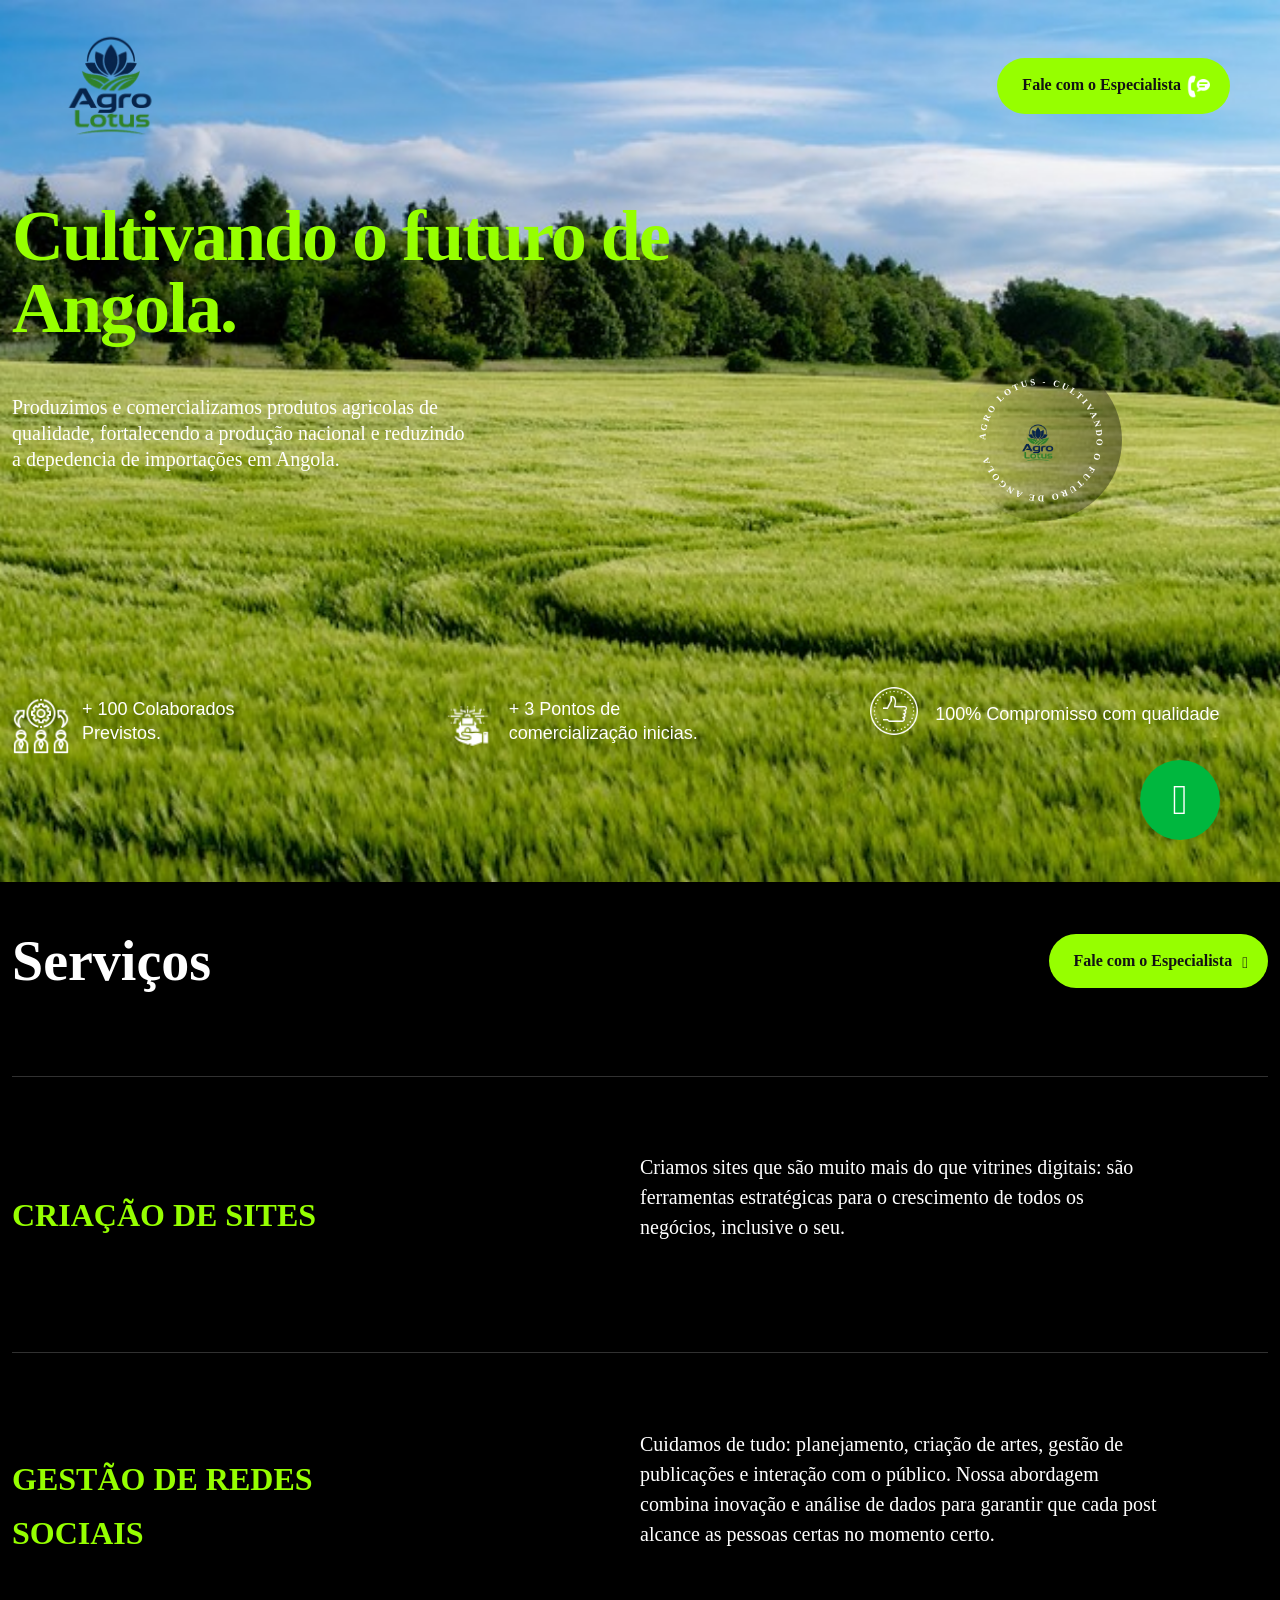
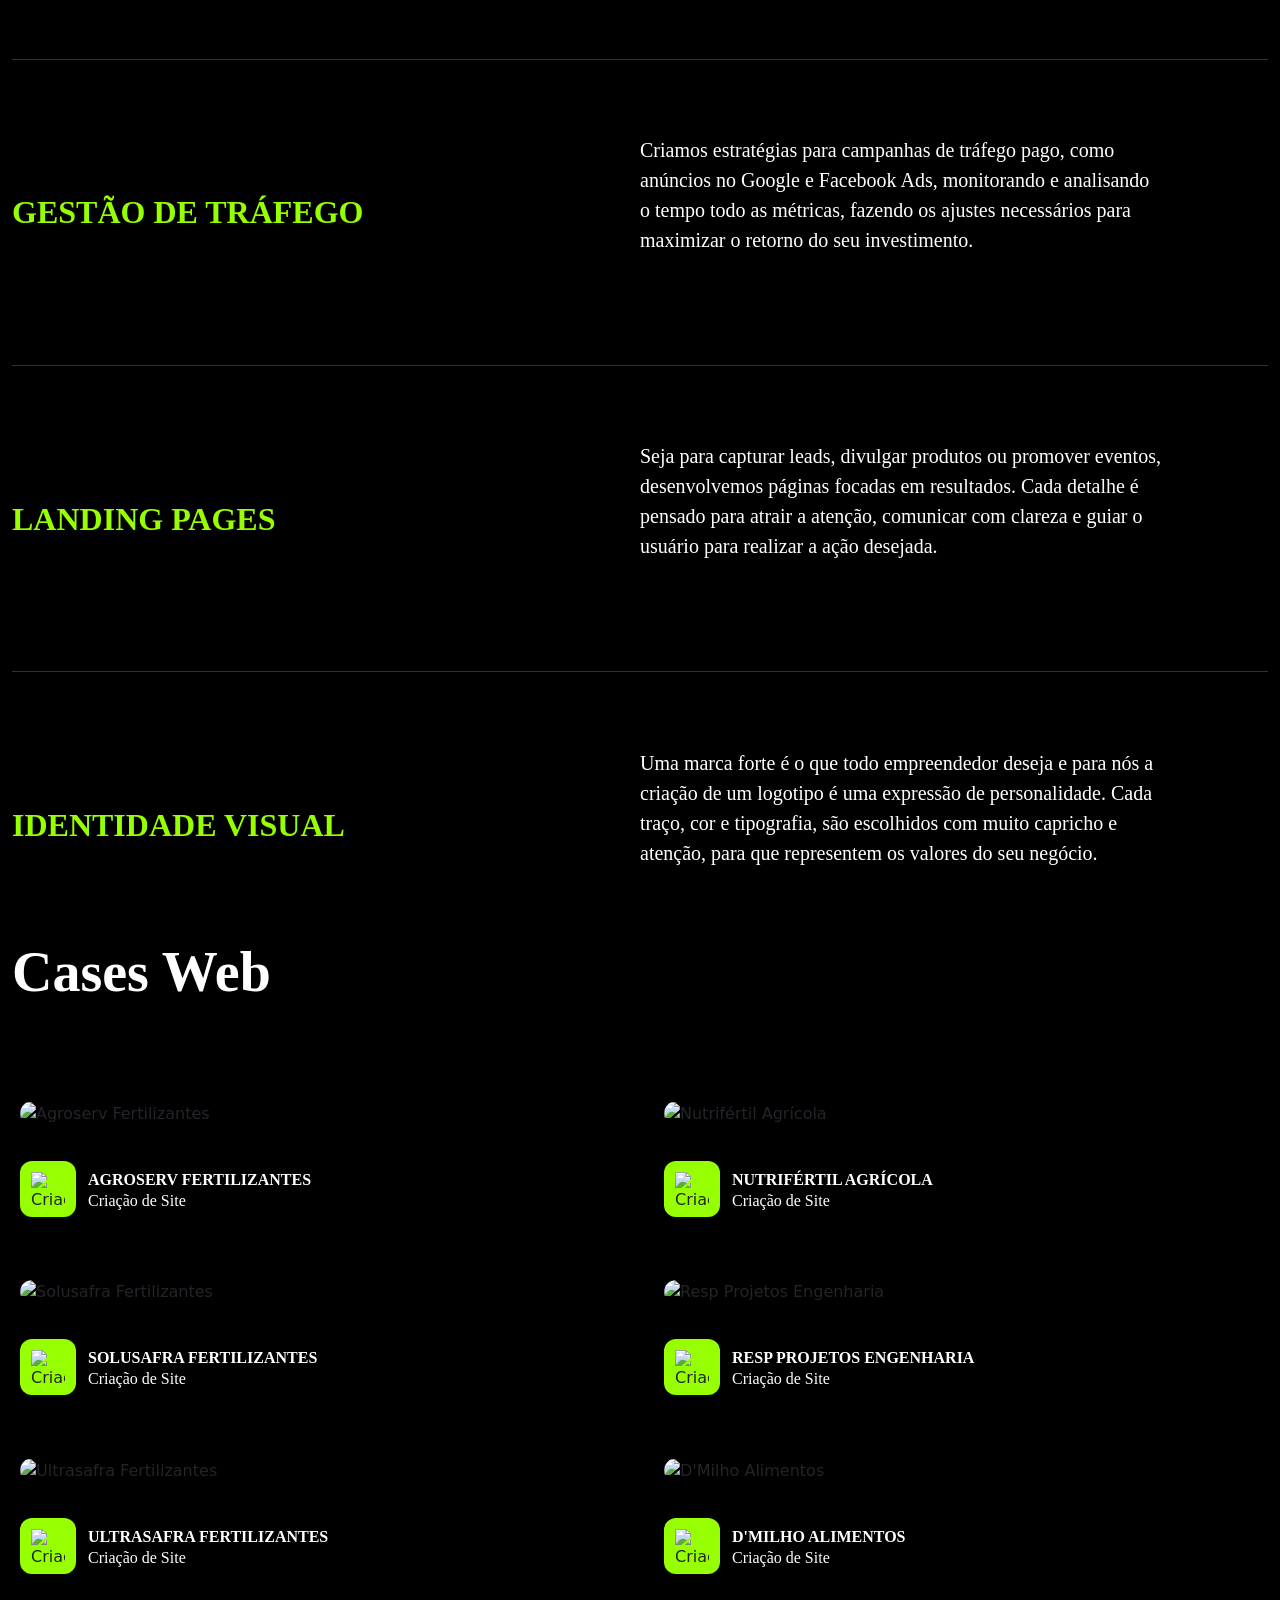
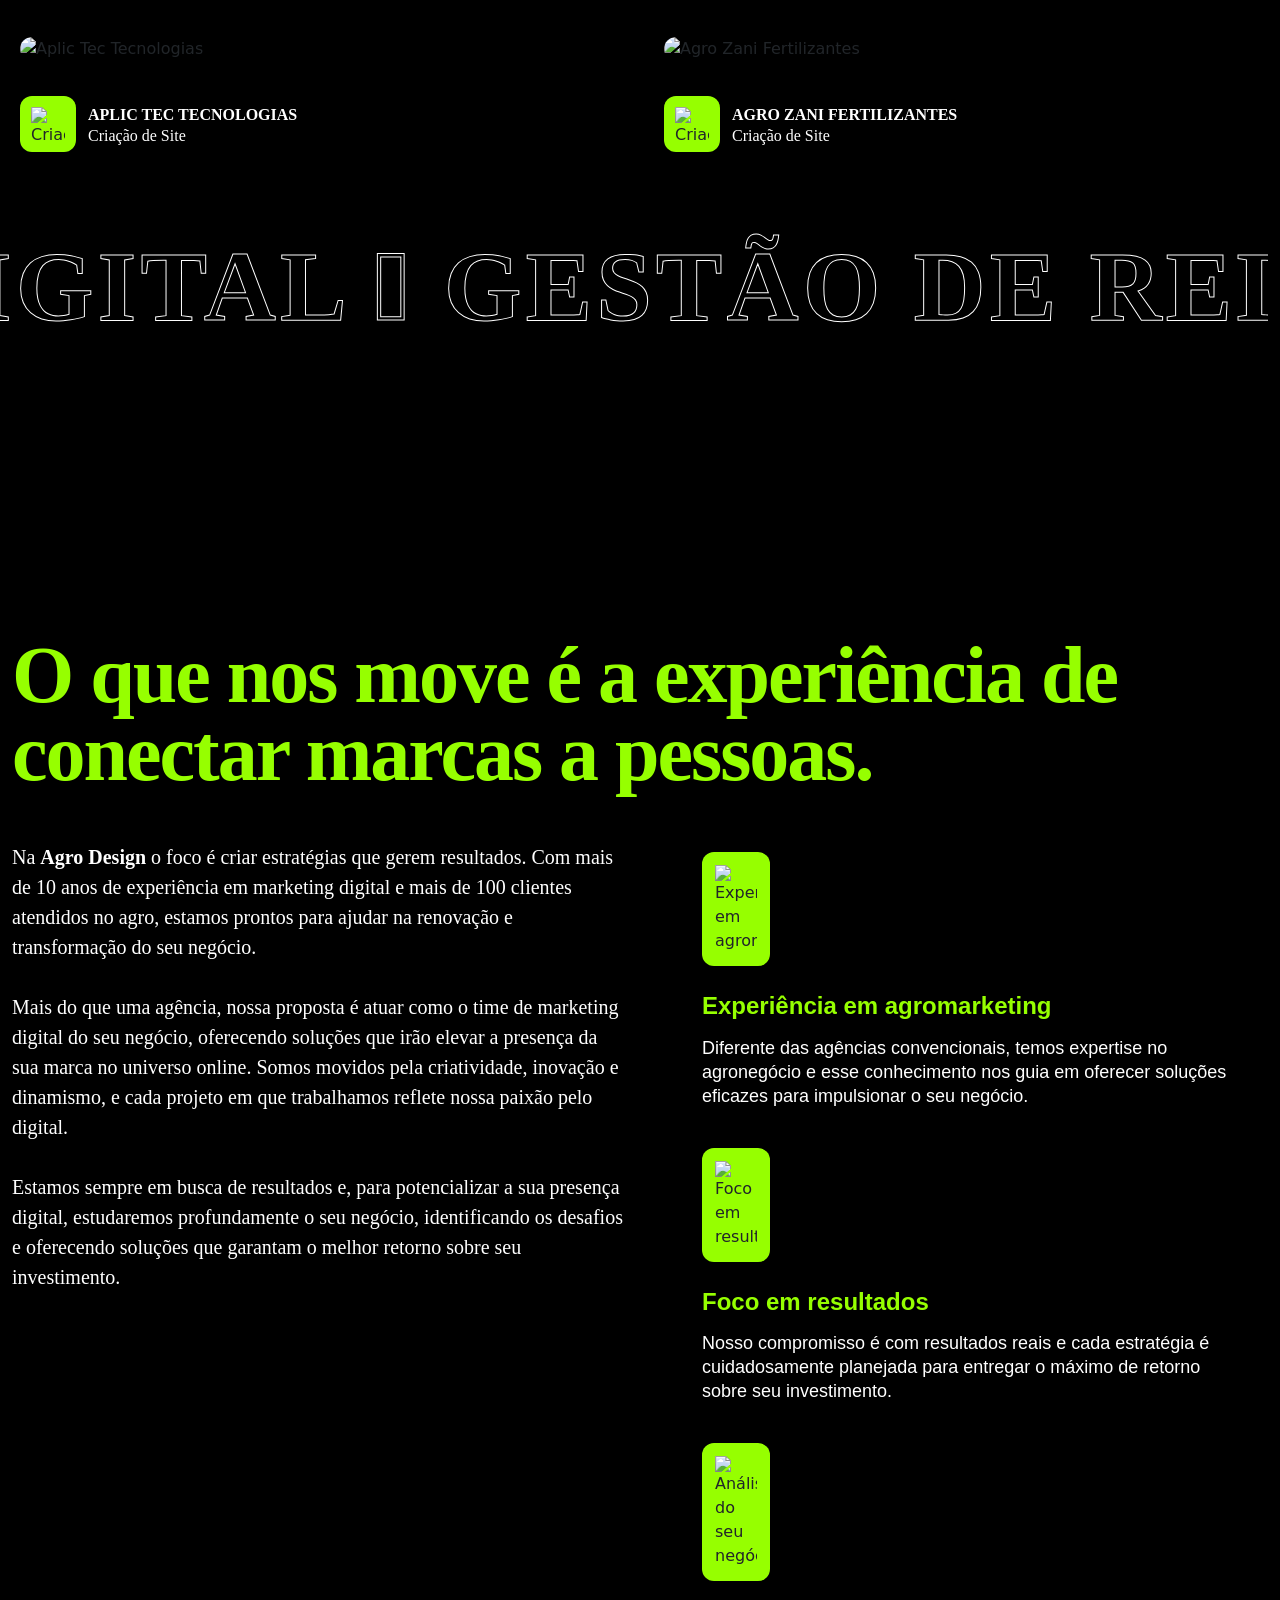
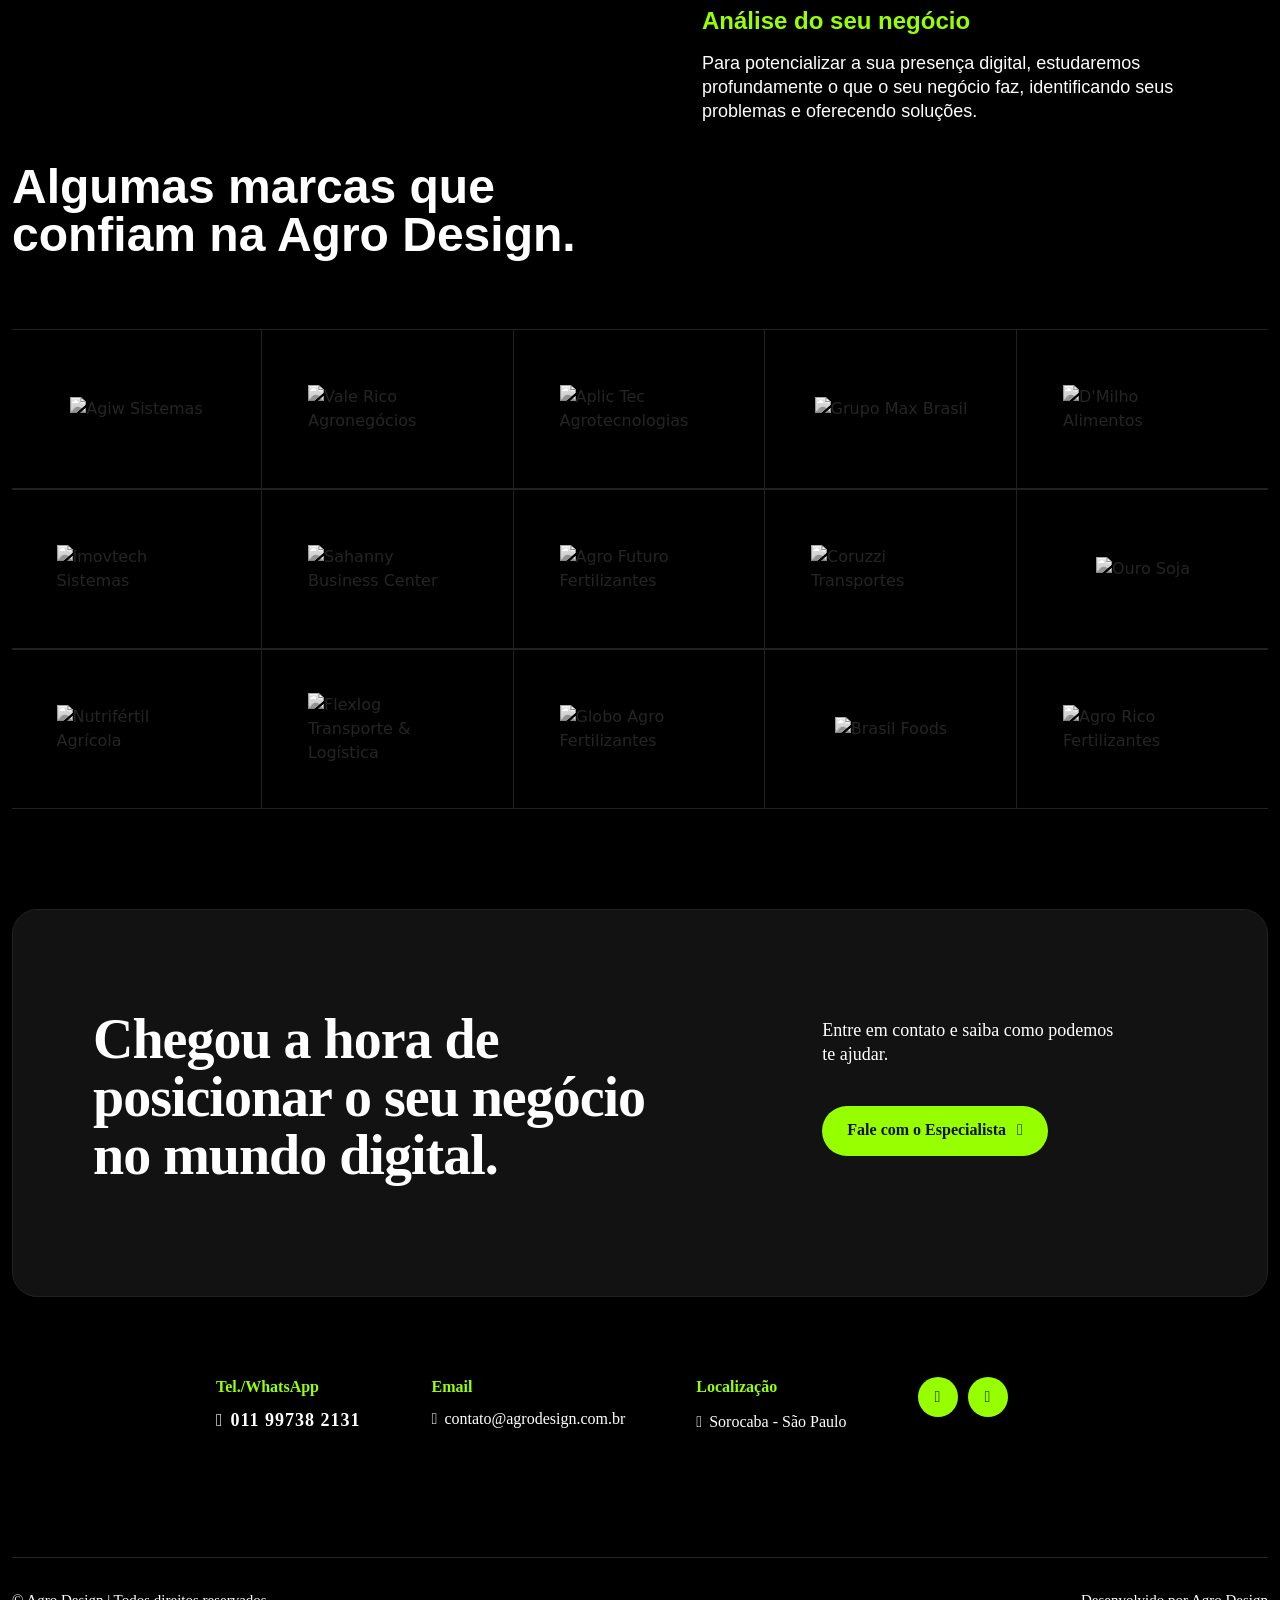
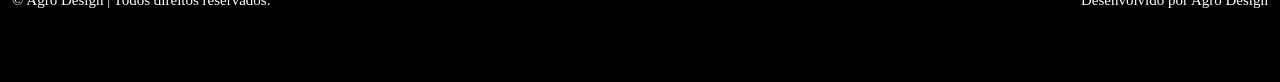
==== index.html @ 631aa1d1 "log" ====
<!DOCTYPE html>
<html lang="pt-br">

<head>

    <!-- Google Tag Manager -->
    <script>(function (w, d, s, l, i) {
            w[l] = w[l] || []; w[l].push({
                'gtm.start':
                    new Date().getTime(), event: 'gtm.js'
            }); var f = d.getElementsByTagName(s)[0],
                j = d.createElement(s), dl = l != 'dataLayer' ? '&l=' + l : ''; j.async = true; j.src =
                    'https://www.googletagmanager.com/gtm.js?id=GTM-P2ZMRZ6Q' + i + dl; f.parentNode.insertBefore(j, f);
        })(window, document, 'script', 'dataLayer', '');</script>
    <!-- End Google Tag Manager -->

    <meta charset="utf-8">
    <meta http-equiv="X-UA-Compatible" content="IE=edge">
    <meta http-equiv="Content-Language" content="pt-br">
    <meta name="viewport" content="width=device-width, initial-scale=1">

    <title>Agro Lotus</title>
    <!-- Favicon -->
    <link rel="shortcut icon" href="images/favicon.png" type="image/x-icon" />
    <link rel="icon" href="images/favicon.png" type="image/x-icon" />

    <link rel="stylesheet" href="assets/fontawesome-6.css">
    <link rel="stylesheet" href="assets/swiper.min.css">
    <link rel="stylesheet" href="assets/metismenu.css">
    <link rel="stylesheet" href="assets/animate.min.css">
    <link rel="stylesheet" href="assets/bootstrap.min.css">
    <link rel="stylesheet" href="assets/style.css">

</head>

<body>

    <!-- Google Tag Manager (noscript) -->
    <noscript><iframe src="https://www.googletagmanager.com/ns.html?id=GTM-P2ZMRZ6Q" height="0" width="0"
            style="display:none;visibility:hidden"></iframe></noscript>
    <!-- End Google Tag Manager (noscript) -->

    <!-- Header -->
    <header class="header-area header-one">
        <div class="header-container-one">
            <div class="header-wrapper">
                <a href="#" class="logo">
                    <img src="file_00000000485471fd9cdb11c4f41bfc1b-removebg-preview.png" alt="Agro Lotus - Cultivando o Futuro de Angola.">
                </a>
                <div class="header-right">
                    <div class="menu-btn">

                        <div class="rts-offcanvas-wrapper">
                            <div class="container-menu">
                                <a href="https://api.whatsapp.com/send?phone=+244953959108&text=Olá! Gostaria de saber mais sobre os serviços da Agro Lotus."
                                    title="Fale com a gente" target="_blank"><span class="whats">Fale com o Especialista <img src="icons8-bolha-telefônica-60.png" alt="" style="width: 25px;"></span></a>
                           </div>
                        </div>
                    </div>
                </div>
            </div>
        </div>          
    </header>
    <!-- Fim Header -->

    <!-- Api WhatsApp -->
    <a href="https://api.whatsapp.com/send?phone=244953959108&text=Olá! Gostaria de saber mais sobre os serviços da Agro Lotus."
        target="_blank" title="WhatsApp">
        <button class="btn-whatsapp">WhatsApp<i class="fa-brands fa-whatsapp" aria-hidden="true"></i></button></a>

    <div id="smooth-wrapper">
        <div id="smooth-content">

            <!-- Banner -->
            <section class="banner-area banner-style-one banner-bg-1 hero__area-3 banner__jump" style="background-image: url(coernl-field-7217003_640.jpg); background-position: center center; background-repeat: no-repeat; background-size: cover">
                <div class="top-center-image rts-scroll-down-circle-wrapper-3">
                    <div class="speen-shape scroll-down-circle-3">
                        <svg class="uni-circle-text-path uk-text-secondary uni-animation-spin" viewBox="0 0 100 100"
                            width="150" height="150">
                            <defs>
                                <path id="circle" d="M 50, 50 m -37, 0 a 37,37 0 1,1 74,0 a 37,37 0 1,1 -74,0">
                                </path>
                            </defs>
                            <text>
                                <textPath xlink:href="#circle">Agro Lotus - Cultivando o futuro de Angola</textPath>
                            </text>
                        </svg>
                        <div class="isotipo"> <img src="file_00000000485471fd9cdb11c4f41bfc1b-removebg-preview.png" alt="Agro Design"
                                title="Agro Lotus"></div>
                    </div>
                </div>
                <div class="container">
                    <div class="row ptb--200 ptb_sm--150">
                        <div class="col-lg-9">
                            <div class="banner-one-wrapper mt_sm--0">
                                <h1 class="title wow fadeInUp">
                                    Cultivando o futuro de Angola.
                                </h1>
                                <div class="para-wraph">
                                    <p class="wow fadeInUp" data-wow-delay="0.3s">
                                        Produzimos e comercializamos produtos agricolas de qualidade, fortalecendo a produção nacional e reduzindo a depedencia de importações em Angola.
                                    </p>
                                </div>
                              </div>
                            </div>
                         </div>
                       </div>
                    </section>
                <!-- Fim Banner -->

                  <!-- Destaques -->
                    <section class="destaques">
                       <div class="container">
                        <div class="row">
                        <div class="col-lg-4 col-md-4 col-sm-12 wow fadeInUp">
                            <div class="destaque">
                            <img src="icons8-colaborar-64.png" style="width: 70px;">
                            <p>+ 100 Colaborados Previstos.</p>
                            </div>
                        </div>
                        

                        <div class="col-lg-4 col-md-4 col-sm-12 wow fadeInUp" data-wow-delay="0.3s">
                            <div class="destaque">
                            <img src="icons8-comercialização-50.png" alt="+ de 100 sites desenvolvidos no agronegócio."
                                class="img-responsive center-block" style="width: 70px;">
                            <p>+ 3 Pontos de comercialização inicias.</strong></p>
                            </div>
                        </div>

                        <div class="col-lg-4 col-md-4 col-sm-12 wow fadeInUp" data-wow-delay="0.6s">
                            <div class="clientes-img">
                            <img src="icons8-boa-qualidade-80.png" alt="+ de 30 clientes ativos."
                                class="img-responsive center-block" style="width: 70px;">
                            <p>100% Compromisso com qualidade</p>
                            </div>
                        </div>

                        </div>
                    </div>
                </section>
                 <!-- Fim Destaques -->

            <!-- Serviços -->
            <section class="rts-section-gap rts-service-area serv-margin">
                <div class="container">
                    <div class="row">
                        <div class="col-lg-12">
                            <div class="title-top-service-varticle">
                                <h2 class="title wow fadeInUp">Serviços</h2>

                                <a href="https://api.whatsapp.com/send?phone=5511997382131&text=Olá, Luiz! Gostaria de saber mais sobre os serviços da Agro Design." class="learn-more-btn"
                                title="Fale com o Especialista" target="_blank">Fale com o Especialista<i
                                        class="fa-solid fa-arrow-up-right"></i></a>
                            </div>
                        </div>
                    </div>
                    <div class="row">
                        <div class="col-lg-12">
                            <div class="service-area-one-main-wrapper">

                                <div class="single-item-service-one wow fadeInUp">
                                    <div class="rts-img-contaciner">
                                        <figure class="list-img">
                                            <img class="list-img" src="images/icon-sites.svg" alt="Criação de Sites">
                                        </figure>
                                    </div>
                                    <div class="list-title col-md-6">
                                        <h3>Criação de Sites</h3>
                                    </div>
                                    <div class="list-info col-md-5">
                                        <p class="disc">
                                            Criamos sites que são muito mais do que vitrines digitais: são
                                            ferramentas estratégicas para o crescimento de todos os negócios,
                                            inclusive o seu.
                                        </p>
                                    </div>
                                </div>
                                <div class="single-item-service-one wow fadeInUp">
                                    <div class="rts-img-contaciner">
                                        <figure class="list-img">
                                            <img class="list-img" src="images/icon-redes-sociais.svg"
                                                alt="Gestão de Redes Sociais">
                                        </figure>
                                    </div>
                                    <div class="list-title col-md-6">
                                        <h3>Gestão de Redes Sociais</h3>
                                    </div>
                                    <div class="list-info col-md-5">
                                        <p class="disc">
                                            Cuidamos de tudo: planejamento, criação de artes, gestão de
                                            publicações e interação com o público. Nossa abordagem combina
                                            inovação e análise de dados para garantir que cada post alcance as
                                            pessoas certas no momento certo.
                                        </p>
                                    </div>
                                </div>
                                <div class="single-item-service-one wow fadeInUp">
                                    <div class="rts-img-contaciner">
                                        <figure class="list-img">
                                            <img class="list-img" src="images/icon-trafego.svg" alt="Gestão de Tráfego">
                                        </figure>
                                    </div>
                                    <div class="list-title col-md-6">
                                        <h3>Gestão de Tráfego</h3>
                                    </div>
                                    <div class="list-info col-md-5">
                                        <p class="disc">
                                            Criamos estratégias para campanhas de tráfego pago, como anúncios no
                                            Google e Facebook Ads, monitorando e analisando o tempo todo as
                                            métricas, fazendo os ajustes necessários para maximizar o retorno do
                                            seu investimento.
                                        </p>
                                    </div>
                                </div>
                                <div class="single-item-service-one wow fadeInUp">
                                    <div class="rts-img-contaciner">
                                        <figure class="list-img">
                                            <img class="list-img" src="images/icon-landing-pages.svg"
                                                alt="Landing Pages">
                                        </figure>
                                    </div>
                                    <div class="list-title col-md-6">
                                        <h3>Landing Pages</h3>
                                    </div>
                                    <div class="list-info col-md-5">
                                        <p class="disc">
                                            Seja para capturar leads, divulgar produtos ou promover eventos,
                                            desenvolvemos páginas focadas em resultados. Cada detalhe é pensado
                                            para atrair a atenção, comunicar com clareza e guiar o usuário para
                                            realizar a ação desejada.
                                        </p>
                                    </div>
                                </div>
                                <div class="single-item-service-one wow fadeInUp">
                                    <div class="rts-img-contaciner">
                                        <figure class="list-img">
                                            <img class="list-img" src="images/icon-identidadevisual.svg"
                                                alt="Identidade Visual">
                                        </figure>
                                    </div>
                                    <div class="list-title col-md-6">
                                        <h3>Identidade Visual</h3>
                                    </div>
                                    <div class="list-info col-md-5">
                                        <p class="disc">
                                            Uma marca forte é o que todo empreendedor deseja e para nós a
                                            criação de um logotipo é uma expressão de personalidade. Cada traço,
                                            cor e tipografia, são escolhidos com muito capricho e atenção, para
                                            que representem os valores do seu negócio.
                                        </p>
                                    </div>
                                    </a>
                                </div>
                            </div>
                        </div>
                     </div>
                 </div>
             </section>
            <!-- Fim Serviços -->

             <!-- Cases -->
            <section class="rts-portfolio-grid-area">
                 <div class="container">
                    <div class="row">
                        <div class="col-lg-12">
                            <div class="title-portfolio">
                                <h2 class="title wow fadeInUp">Cases Web</h2>
                            </div>
                        </div>
                    </div>
                </div>

                <div class="container-140">
                    <div class="row g-0 g-md-5 g-sm-5">
                        <div class="col-lg-6 col-md-6 col-sm-12">
                            <div class="signle-portfolio-style-four-inner wow fadeInUp">
                                <a href="https://agroservibira.com.br/" class="thumbnail" target="_blank">
                                    <img src="uploads/portfolio/agroserv.webp" alt="Agroserv Fertilizantes">
                                </a>
                                <div class="inner-content">
                                    <a href="https://agroservibira.com.br/" target="_blank">
                                        <h5 class="name">Ver o site <i class="fa-solid fa-arrow-up-right"></i></h5>
                                    </a>
                                </div>
                            </div>
                            <div class="infos-cliente rts-slide-up-gsap">
                                <img src="images/icon-sites-2.svg" alt="Criação de Site">
                                <div class="st-single-info-details">
                                    <h1>Agroserv Fertilizantes</h1>
                                    <h2>Criação de Site</h2>
                                </div>
                            </div>
                        </div>

                        <div class="col-lg-6 col-md-6 col-sm-12 wow fadeInUp" data-wow-delay="0.3s">
                            <div class="signle-portfolio-style-four-inner rts-slide-up-gsap">
                                <a href="https://nutrifertilagricola.com.br/" class="thumbnail" target="_blank">
                                    <img src="uploads/portfolio/nutrifertil.webp" alt="Nutrifértil Agrícola">
                                </a>
                                <div class="inner-content">
                                    <a href="https://nutrifertilagricola.com.br/" target="_blank">
                                        <h5 class="name">Ver o site <i class="fa-solid fa-arrow-up-right"></i></h5>
                                    </a>
                                </div>
                            </div>
                            <div class="infos-cliente rts-slide-up-gsap">
                                <img src="images/icon-sites-2.svg" alt="Criação de Site">
                                <div class="st-single-info-details">
                                    <h1>Nutrifértil Agrícola</h1>
                                    <h2>Criação de Site</h2>
                                </div>
                            </div>
                        </div>

                        <div class="col-lg-6 col-md-6 col-sm-12 wow fadeInUp">
                            <div class="signle-portfolio-style-four-inner rts-slide-up-gsap">
                                <a href="https://solusafra.com.br/" class="thumbnail" target="_blank">
                                    <img src="uploads/portfolio/solusafra.webp" alt="Solusafra Fertilizantes">
                                </a>
                                <div class="inner-content">
                                    <a href="https://solusafra.com.br/" target="_blank">
                                        <h5 class="name">Ver o site <i class="fa-solid fa-arrow-up-right"></i></h5>
                                    </a>
                                </div>
                            </div>
                            <div class="infos-cliente rts-slide-up-gsap">
                                <img src="images/icon-sites-2.svg" alt="Criação de Site">
                                <div class="st-single-info-details">
                                    <h1>Solusafra Fertilizantes</h1>
                                    <h2>Criação de Site</h2>
                                </div>
                            </div>
                        </div>

                            <div class="col-lg-6 col-md-6 col-sm-12 wow fadeInUp" data-wow-delay="0.3s">
                            <div class="signle-portfolio-style-four-inner rts-slide-up-gsap">
                                <a href="https://respprojetos.com.br/" class="thumbnail" target="_blank">
                                    <img src="uploads/portfolio/resp-projetos.webp" alt="Resp Projetos Engenharia">
                                </a>
                                <div class="inner-content">
                                    <a href="https://respprojetos.com.br/" target="_blank">
                                        <h5 class="name">Ver o site <i class="fa-solid fa-arrow-up-right"></i></h5>
                                    </a>
                                </div>
                            </div>
                            <div class="infos-cliente rts-slide-up-gsap">
                                <img src="images/icon-sites-2.svg" alt="Criação de Site">
                                <div class="st-single-info-details">
                                    <h1>Resp Projetos Engenharia</h1>
                                    <h2>Criação de Site</h2>
                                </div>
                            </div>
                        </div>

                        <div class="col-lg-6 col-md-6 col-sm-12 wow fadeInUp">
                            <div class="signle-portfolio-style-four-inner rts-slide-up-gsap">
                                <a href="https://ultrasafra.com.br/" class="thumbnail" target="_blank">
                                    <img src="uploads/portfolio/ultrasafra.webp" alt="Ultrasafra Fertilizantes">
                                </a>
                                <div class="inner-content">
                                    <a href="https://ultrasafra.com.br/" target="_blank">
                                        <h5 class="name">Ver o site <i class="fa-solid fa-arrow-up-right"></i></h5>
                                    </a>
                                </div>
                            </div>
                            <div class="infos-cliente rts-slide-up-gsap">
                                <img src="images/icon-sites-2.svg" alt="Criação de Site">
                                <div class="st-single-info-details">
                                    <h1>Ultrasafra Fertilizantes</h1>
                                    <h2>Criação de Site</h2>
                                </div>
                            </div>
                        </div>

                            <div class="col-lg-6 col-md-6 col-sm-12 wow fadeInUp" data-wow-delay="0.3s">
                            <div class="signle-portfolio-style-four-inner rts-slide-up-gsap">
                                <a href="https://grupocoruzzi.com.br/dmilho/" class="thumbnail" target="_blank">
                                    <img src="uploads/portfolio/dmilhoalimentos.webp" alt="D'Milho Alimentos">
                                </a>
                                <div class="inner-content">
                                    <a href="https://grupocoruzzi.com.br/dmilho/" target="_blank">
                                        <h5 class="name">Ver o site <i class="fa-solid fa-arrow-up-right"></i></h5>
                                    </a>
                                </div>
                            </div>
                            <div class="infos-cliente rts-slide-up-gsap">
                                <img src="images/icon-sites-2.svg" alt="Criação de Site">
                                <div class="st-single-info-details">
                                    <h1>D'Milho Alimentos</h1>
                                    <h2>Criação de Site</h2>
                                </div>
                            </div>
                        </div>
                        
                           <div class="col-lg-6 col-md-6 col-sm-12 wow fadeInUp">
                            <div class="signle-portfolio-style-four-inner rts-slide-up-gsap">
                                <a href="https://aplictecagro.com.br/" class="thumbnail" target="_blank">
                                    <img src="uploads/portfolio/aplictec.webp" alt="Aplic Tec Tecnologias">
                                </a>
                                <div class="inner-content">
                                    <a href="https://aplictecagro.com.br/" target="_blank">
                                        <h5 class="name">Ver o site <i class="fa-solid fa-arrow-up-right"></i></h5>
                                    </a>
                                </div>
                            </div>
                            <div class="infos-cliente rts-slide-up-gsap">
                                <img src="images/icon-sites-2.svg" alt="Criação de Site">
                                <div class="st-single-info-details">
                                    <h1>Aplic Tec Tecnologias</h1>
                                    <h2>Criação de Site</h2>
                                </div>
                            </div>
                        </div>
                        
                            <div class="col-lg-6 col-md-6 col-sm-12 wow fadeInUp" data-wow-delay="0.3s">
                            <div class="signle-portfolio-style-four-inner rts-slide-up-gsap">
                                <a href="https://agrozani.com.br/" class="thumbnail" target="_blank">
                                    <img src="uploads/portfolio/agrozani.webp" alt="Agro Zani Fertilizantes">
                                </a>
                                <div class="inner-content">
                                    <a href="https://agrozani.com.br/" target="_blank">
                                        <h5 class="name">Ver o site <i class="fa-solid fa-arrow-up-right"></i></h5>
                                    </a>
                                </div>
                            </div>
                            <div class="infos-cliente rts-slide-up-gsap">
                                <img src="images/icon-sites-2.svg" alt="Criação de Site">
                                <div class="st-single-info-details">
                                    <h1>Agro Zani Fertilizantes</h1>
                                    <h2>Criação de Site</h2>
                                </div>
                            </div>
                        </div>

                    </div>
                </div>
            </section>
            <!-- Fm Cases -->

            <!-- Faixa Serviços -->
            <section class="rts-about-area-1">
                <div class="container-full">
                    <div class="row">
                       <div class="text-split-wrap-about scrolltext-wrapper">
                        <div class="text-split scrollingText-two">
                            <h2 class="title">
                                Marketing Digital <i class="fa-sharp fa-solid fa-arrow-down-right"></i><span> Criação de
                                    Sites</span>
                                <i class="fa-sharp fa-solid fa-arrow-down-right"></i> Marketing Digital <i
                                    class="fa-sharp fa-solid fa-arrow-down-right"></i><span> Gestão de Redes
                                    Sociais</span>
                                <i class="fa-sharp fa-solid fa-arrow-down-right"></i> Marketing Digital <i
                                    class="fa-sharp fa-solid fa-arrow-down-right"></i><span> Gestão de Tráfego</span>
                            </h2>
                        </div>
                    </div>
                </div>
                        <div class="col-lg-12">
                            <div class="gsap-inner sec1">
                                <div class="image-wrapper-main-about rts-reveal-one">
                                    <img src="images/bg-agencia.webp" alt="Agro Design"
                                        class="rts-reveal-image-one">
                                </div>
                            </div>
                        </div>
                    </div>

            </section>
            <!-- Faixa Serviços -->

            <!-- Quem Somos -->
            <section class="sobre">
                <div class="container">
                <div class="row">
                   <h1 class="title wow fadeInUp">
                   O que nos move é a experiência de conectar marcas a pessoas.
                   </h1>
                    <div class="col-lg-6 col-md-6">
                            <p class="wow fadeInUp" data-wow-delay="0.3s">
                                Na <strong>Agro Design</strong> o foco é criar estratégias que gerem resultados. Com mais de 10 anos de experiência
                                em marketing digital e mais de 100 clientes atendidos no agro, estamos prontos para ajudar na renovação e transformação do seu negócio.<br>
                                <br>
                                Mais do que uma agência, nossa proposta é atuar como o time de marketing digital do seu
                                negócio, oferecendo soluções que irão elevar a presença da sua marca no universo online. Somos
                                movidos pela criatividade, inovação e dinamismo, e cada projeto em que
                                trabalhamos reflete nossa paixão pelo digital.<br>
                                <br>
                                Estamos sempre em busca de resultados e, para potencializar a sua presença digital,
                                estudaremos profundamente o seu negócio, identificando os desafios e oferecendo soluções que garantam o melhor retorno sobre seu
                                investimento.
                               </p>
                             </div>
                           <div class="col-lg-6 col-md-6 mt_sm--30">
                            <div class="destaque wow fadeInUp">
                            <img src="images/icon-experiencia-2.svg" alt="Experiência em agromarketing" class="img-responsive center-block">
                            <h2>Experiência em agromarketing</h2>
                            <p>Diferente das agências convencionais, temos expertise no agronegócio e esse conhecimento nos guia em oferecer soluções eficazes para impulsionar o seu negócio.</p>
                            </div>

                            <div class="destaque wow fadeInUp" data-wow-delay="0.3s">
                            <img src="images/icon-resultados.svg" alt="Foco em resultados" class="img-responsive center-block">
                            <h2>Foco em resultados</h2>
                            <p>Nosso compromisso é com resultados reais e cada estratégia é cuidadosamente planejada para entregar o máximo de retorno sobre seu investimento.</p>
                            </div>

                            <div class="destaque wow fadeInUp" data-wow-delay="0.6s">
                            <img src="images/icon-analise.svg" alt="Análise do seu negócio" class="img-responsive center-block">
                            <h2>Análise do seu negócio</h2>
                            <p>Para potencializar a sua presença digital, estudaremos profundamente o que o seu negócio faz, identificando seus problemas e oferecendo soluções.</p>
                            </div>
                        </div>
                        </div>
                    </div>
                </div>
            </div>
        </div>
    </section>
    <!-- Fim Quem Somos -->

            <!-- Clientes -->
            <section class="clientes pt50 rtes-brand-area">
                <div class="container">
                    <div class="row">
                        <div class="col-lg-12 wow fadeInUp">
                          <h1>Algumas marcas que confiam na Agro Design.</h1>
                        </div>
                    </div>
                </div>
                <div class="container">
                    <div class="row pt30">
                        <div class="col-lg-12 wow fadeInUp">
                            <div class="brand-main-wrapper-about linha1">
                                <a class="single-brand">
                                    <img src="uploads/clientes/agiw.svg" alt="Agiw Sistemas">
                                </a>
                                <a href="https://valerico.com.br/" class="single-brand" target="_blank">
                                    <img src="uploads/clientes/valerico.svg" alt="Vale Rico Agronegócios">
                                </a>
                                <a href="https://aplictecagro.com.br/" class="single-brand" target="_blank">
                                    <img src="uploads/clientes/aplictec.svg" alt="Aplic Tec Agrotecnologias">
                                </a>
                                <a href="https://grupomaxbrasil.com.br/" class="single-brand" target="_blank">
                                    <img src="uploads/clientes/grupomax.svg" alt="Grupo Max Brasil">
                                </a>
                                <a href="https://grupocoruzzi.com.br/dmilho/" class="single-brand" target="_blank">
                                    <img src="uploads/clientes/dmilho.svg" alt="D'Milho Alimentos">
                                </a>
                            </div>
                            <div class="brand-main-wrapper-about linha2">
                                <a class="single-brand">
                                    <img src="uploads/clientes/imovtech.svg" alt="Imovtech Sistemas">
                                </a>
                                <a href="https://sahanny.com.br/" class="single-brand" target="_blank">
                                    <img src="uploads/clientes/sahanny.svg" alt="Sahanny Business Center">
                                </a>
                                <a href="https://agrofuturo.ind.br/" class="single-brand" target="_blank">
                                    <img src="uploads/clientes/agrofuturo.svg" alt="Agro Futuro Fertilizantes">
                                </a>
                                <a href="https://grupocoruzzi.com.br/coruzzi/" class="single-brand" target="_blank">
                                    <img src="uploads/clientes/coruzzi.svg" alt="Coruzzi Transportes">
                                </a>
                                <a href="https://www.ourosoja.com.br/" class="single-brand" target="_blank">
                                    <img src="uploads/clientes/ourosoja.svg" alt="Ouro Soja">
                                </a>
                            </div>
                            <div class="brand-main-wrapper-about linha3">
                                <a href="https://nutrifertilagricola.com.br/" class="single-brand" target="_blank">
                                    <img src="uploads/clientes/nutrifertil.svg" alt="Nutrifértil Agrícola">
                                </a>
                                <a class="single-brand" target="_blank">
                                    <img src="uploads/clientes/flexlog.svg" alt="Flexlog Transporte & Logística">
                                </a>
                                <a href="https://globoagro.com.br/" class="single-brand" target="_blank">
                                    <img src="uploads/clientes/globoagro.svg" alt="Globo Agro Fertilizantes">
                                </a>
                                <a class="single-brand" target="_blank">
                                    <img src="uploads/clientes/brasilfoods.svg" alt="Brasil Foods">
                                </a>
                                <a href="https://agrorico.com.br/" class="single-brand" target="_blank">
                                    <img src="uploads/clientes/agrorico.svg" alt="Agro Rico Fertilizantes">
                                </a>
                            </div>
                        </div>
                    </div>
                </div>
            </section>
            <!-- Fim Clientes -->

            <!-- Chamada WhatsApp -->
            <section class="cta-main-wrapper-three rts-section-gapBottom">
                <div class="container">
                    <div class="row">
                        <div class="col-lg-12">
                            <div class="cta-main-wrapper-inner rts-slide-up-gsap">
                                <div class="col-md-8 left">
                                    <h3 class="title animated fadeIn">Chegou a hora de posicionar o seu negócio no mundo digital.</h3>
                                </div>
                                <div class="col-md-4 right">
                                    <p>Entre em contato e saiba como podemos te ajudar.</p>
                                    <a href="https://api.whatsapp.com/send?phone=5511997382131&text=Olá, Luiz! Gostaria de saber mais sobre os serviços da Agro Design."
                                        class="rts-btn btn-primary" target="_blank">Fale com o Especialista <i
                                            class="fa-solid fa-arrow-up-right"></i></a>
                                </div>
                            </div>
                        </div>
                    </div>
                </div>
            </section>
            <!-- Fim Chamada WhatsApp -->

            <!-- Rodapé -->
            <section class="rts-footer-area-one">
                <div class="container">
                    <div class="row rts-section-gapBottom">
                        <div class="col-lg-12">
                            <div class="footer-main-wrapper-one">
                                <div class="footer-left-area">
                                    <div class="logo-footer">
                                        Agro Design
                                    </div>
                                </div>
                                <div class="contato">
                                    <h4>Tel./WhatsApp</h4>
                                    <a href="https://api.whatsapp.com/send?phone=5511997382131&text=Olá, Luiz! Gostaria de saber mais sobre os serviços da Agro Design."
                                        target="_blank" title="WhatsApp"><span class="whats-rodape"><i
                                                class="fa-brands fa-whatsapp"></i>011 99738 2131</span></a>
                                </div>
                                <div class="contato">
                                    <h4>Email</h4>
                                    <a href="mailto:contato@agrodesign.com.br" target="_blank" title="Email"><span
                                            class="email"><i
                                                class="fa-regular fa-envelope"></i>contato@agrodesign.com.br</span></a>
                                </div>
                                <div class="contato">
                                    <h4>Localização</h4>
                                    <p><i class="fa-regular fa-location-dot"></i>Sorocaba - São Paulo</p>
                                </div>
                                <div class="rts-social-area-one social">
                                    <ul>
                                        <li><a href="https://www.facebook.com/agenciaagrodesign" target="_blank"
                                                title="Instagram"><i class="fa-brands fa-facebook-f"></i></a></li>

                                        <li><a href="https://www.instagram.com/agenciaagrodesign" target="_blank"
                                                title="Instagram"><i class="fa-brands fa-instagram"></i></a></li>
                                    </ul>
                                </div>
                            </div>
                        </div>
                    </div>

                    <div class="row">
                        <div class="col-lg-12">
                            <div class="copyright-area">
                                <div class="col-md-6">
                                    <p>© Agro Design | Todos direitos reservados.</p>
                                </div>
                                <div class="autor col-md-6">
                                    <p>Desenvolvido por Agro Design</p>
                                </div>
                            </div>
                        </div>
                    </div>
                </div>
            </section>


            <!-- Voltar ao Topo -->
            <div class="progress-wrap">
                <svg class="progress-circle svg-content" width="100%" height="100%" viewBox="-1 -1 102 102">
                    <path d="M50,1 a49,49 0 0,1 0,98 a49,49 0 0,1 0,-98"></path>
                </svg>
            </div>
            <!-- Fim Voltar ao Topo -->

            <script defer src="js/vendor/jquery.min.js"></script>
            <script defer src="js/plugins/bootstrap.min.js"></script>
            <script defer src="js/plugins/contact.form.js"></script>
            <script defer src="js/vendor/waypoint.js"></script>
            <script defer src="js/plugins/swiper.js"></script>


            <!-- for side bar sticky -->
            <script defer src="js/plugins/resizer-sensor.js"></script>
            <script defer src="js/plugins/sticky-sidebar.js"></script>
            <!-- for side bar sticky end-->

            <script defer src="js/plugins/isotop.js"></script>
            <script defer src="js/plugins/imagesloaded.pkgd.min.js"></script>

            <script defer src="js/plugins/smoothscroll-varticle.js"></script>
            <script defer src="js/vendor/gsap.js"></script>
            <script defer src="js/plugins/scrolltiger.js"></script>
            <script defer src="js/plugins/scrolltoplugin.js"></script>
            <script defer src="js/plugins/splittext.js"></script>
            <script defer src="js/plugins/smoothscroll.js"></script>

            <!-- title opacity scroll magix -->
            <script defer src="js/plugins/scrollmagic.js"></script>
            <script defer src="js/plugins/animate-scrollmagic.js"></script>
            <!-- title opacity scroll magic end -->

            <script defer src="js/plugins/tilt.js"></script>
            <script defer src="js/plugins/counterup.js"></script>

            <script defer src="js/vendor/waw.js"></script>
            <!-- custom javascripts -->
            <script defer src="js/main.js"></script>
            <!-- Scripts style two End -->
</body>

</html>
---- assets/metismenu.css ----
.metismenu .arrow {
    float: right;
    line-height: 1.42857;
  }
  *[dir="rtl"] .metismenu .arrow {
    float: left;
  }
  
  /*
   * Require Bootstrap 3.x
   * https://github.com/twbs/bootstrap
  */
  
  .metismenu .glyphicon.arrow:before {
    content: "\e079";
  }
  .metismenu .mm-active > a > .glyphicon.arrow:before {
    content: "\e114";
  }
  
  /*
   * Require Font-Awesome
   * http://fortawesome.github.io/Font-Awesome/
  */
  
  .metismenu .fa.arrow:before {
    content: "\f104";
  }
  .metismenu .mm-active > a > .fa.arrow:before {
    content: "\f107";
  }
  
  /*
   * Require Ionicons
   * http://ionicons.com/
  */
  
  .metismenu .ion.arrow:before {
    content: "\f3d2"
  }
  .metismenu .mm-active > a > .ion.arrow:before {
    content: "\f3d0";
  }
  .metismenu .plus-times {
    float: right;
  }
  *[dir="rtl"] .metismenu .plus-times {
    float: left;
  }
  .metismenu .fa.plus-times:before {
    content: "\f067";
  }
  .metismenu .mm-active > a > .fa.plus-times {
    -webkit-transform: rotate(45deg);
        -ms-transform: rotate(45deg);
            transform: rotate(45deg);
  }
  .metismenu .plus-minus {
    float: right;
  }
  *[dir="rtl"] .metismenu .plus-minus {
    float: left;
  }
  .metismenu .fa.plus-minus:before {
    content: "\f067";
  }
  .metismenu .mm-active > a > .fa.plus-minus:before {
    content: "\f068";
  }
  .metismenu .mm-collapse:not(.mm-show) {
    display: none;
  }
  
  .metismenu .mm-collapsing {
    position: relative;
    height: 0;
    overflow: hidden;
    -webkit-transition-timing-function: ease;
         -o-transition-timing-function: ease;
            transition-timing-function: ease;
    -webkit-transition-duration: .35s;
         -o-transition-duration: .35s;
            transition-duration: .35s;
    -webkit-transition-property: height, visibility;
    -o-transition-property: height, visibility;
    transition-property: height, visibility;
  }
  
  .metismenu .has-arrow {
    position: relative;
  }
  
  .metismenu .has-arrow::after {
    position: absolute;
    content: '';
    width: .5em;
    height: .5em;
    border-width: 1px 0 0 1px;
    border-style: solid;
    border-color: initial;
    right: 1em;
    -webkit-transform: rotate(-45deg) translate(0, -50%);
        -ms-transform: rotate(-45deg) translate(0, -50%);
            transform: rotate(-45deg) translate(0, -50%);
    -webkit-transform-origin: top;
        -ms-transform-origin: top;
            transform-origin: top;
    top: 50%;
    -webkit-transition: all .3s ease-out;
    -o-transition: all .3s ease-out;
    transition: all .3s ease-out;
  }
  
  *[dir="rtl"] .metismenu .has-arrow::after {
    right: auto;
    left: 1em;
    -webkit-transform: rotate(135deg) translate(0, -50%);
        -ms-transform: rotate(135deg) translate(0, -50%);
            transform: rotate(135deg) translate(0, -50%);
  }
  
  .metismenu .mm-active > .has-arrow::after,
  .metismenu .has-arrow[aria-expanded="true"]::after {
    -webkit-transform: rotate(-135deg) translate(0, -50%);
        -ms-transform: rotate(-135deg) translate(0, -50%);
            transform: rotate(-135deg) translate(0, -50%);
  }
  
  *[dir="rtl"] .metismenu .mm-active > .has-arrow::after,
  *[dir="rtl"] .metismenu .has-arrow[aria-expanded="true"]::after {
    -webkit-transform: rotate(225deg) translate(0, -50%);
        -ms-transform: rotate(225deg) translate(0, -50%);
            transform: rotate(225deg) translate(0, -50%);
  }
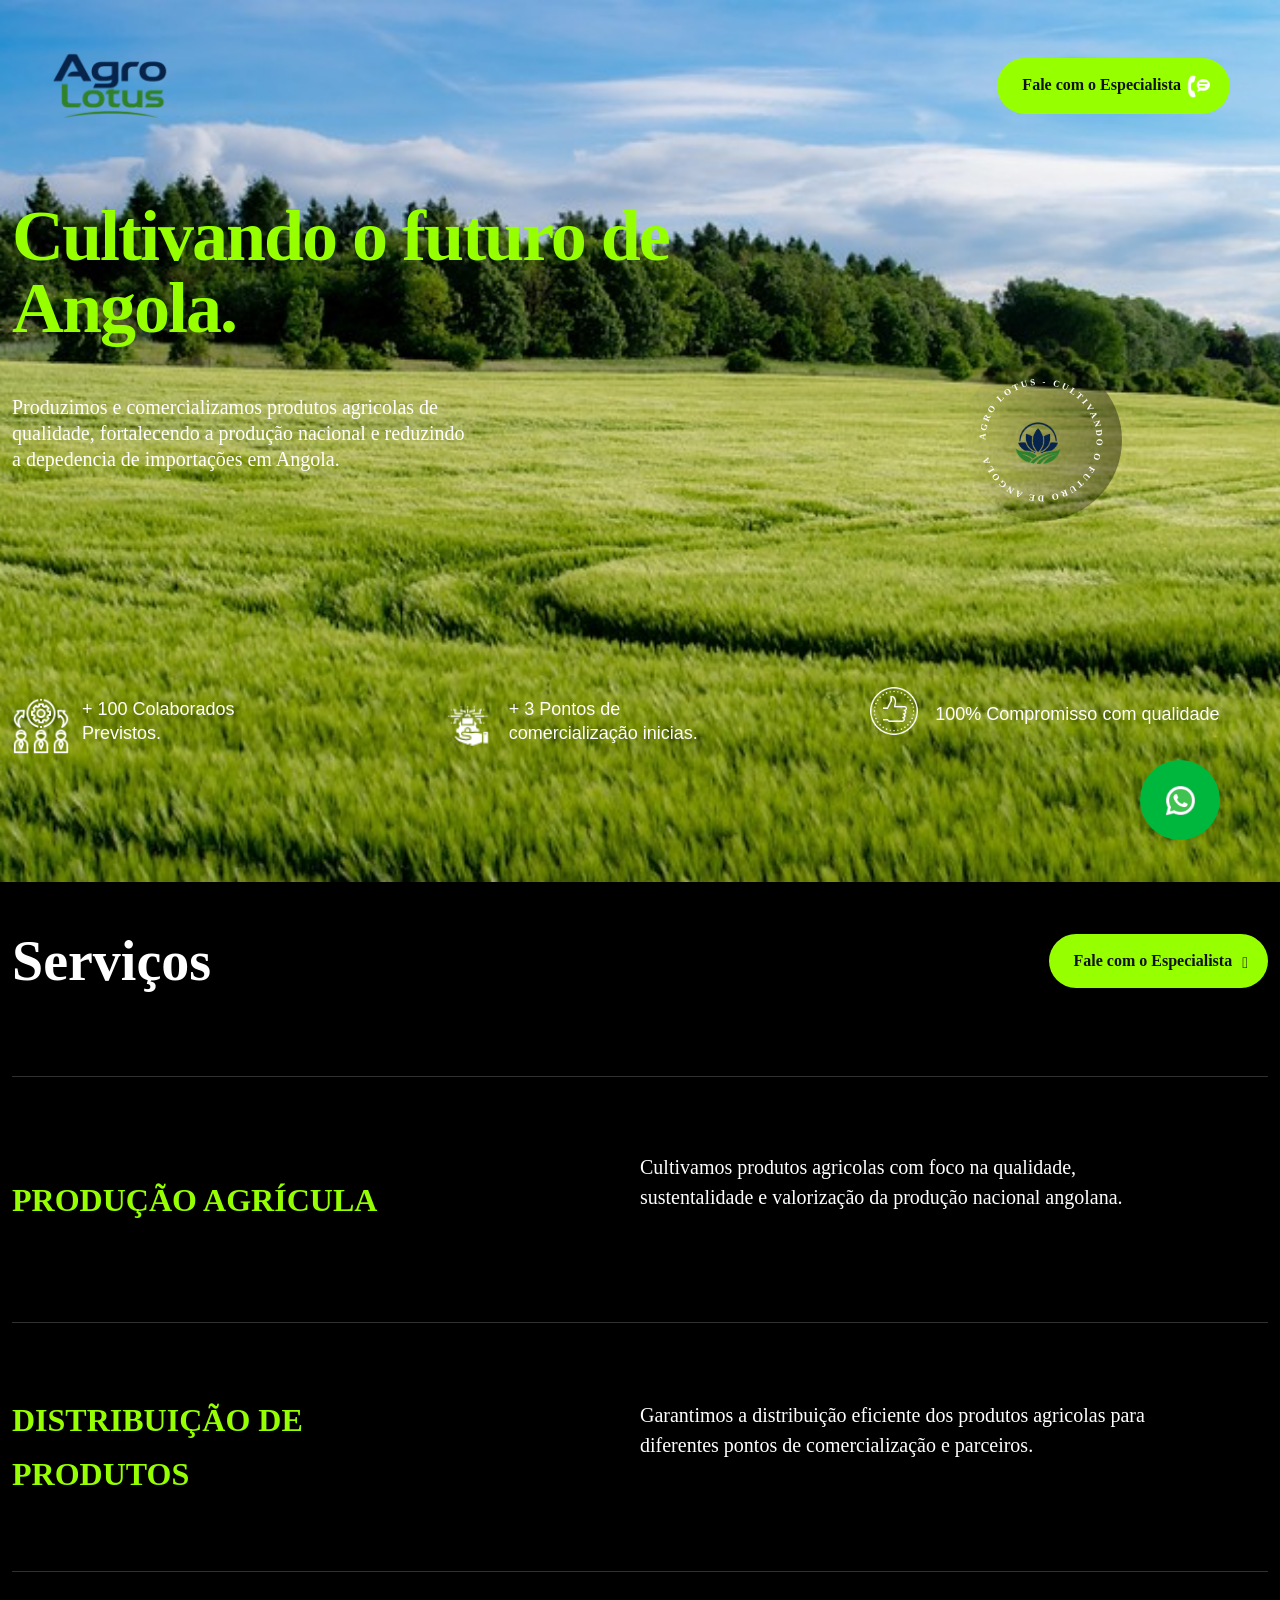
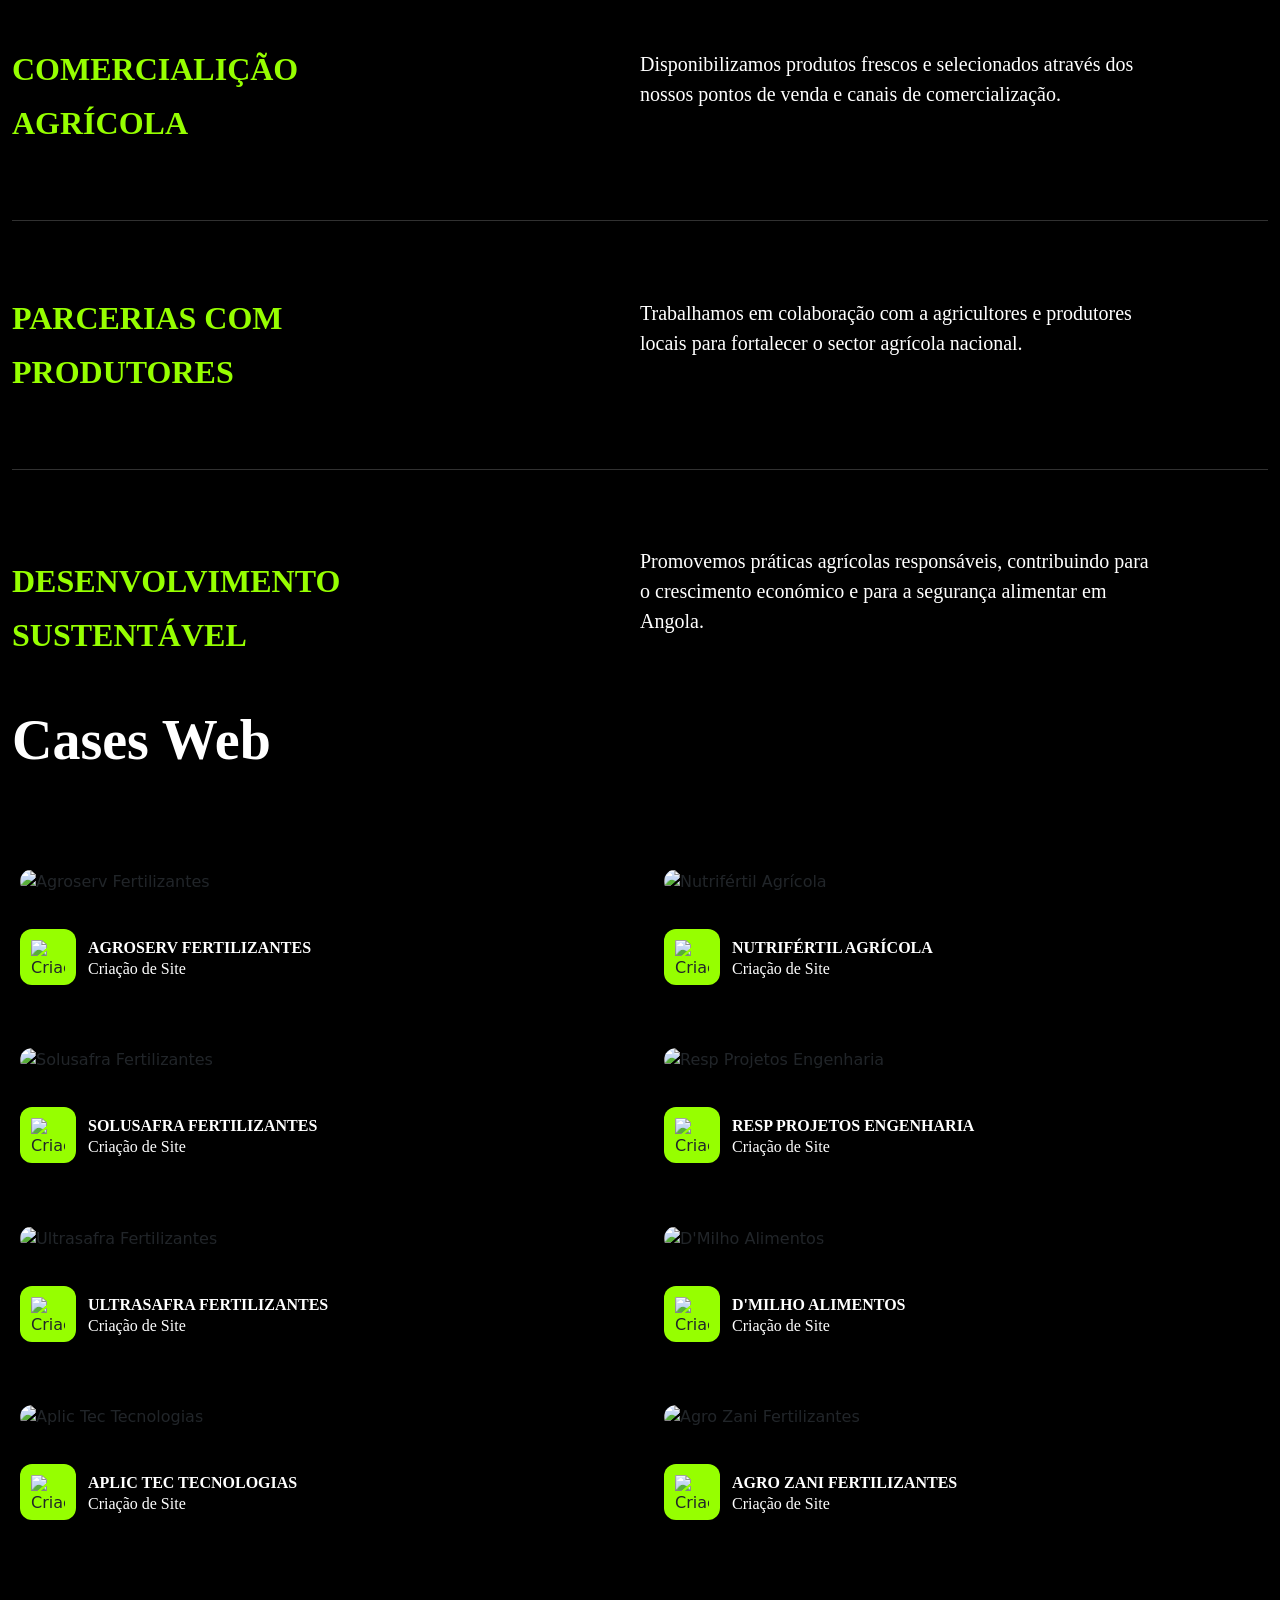
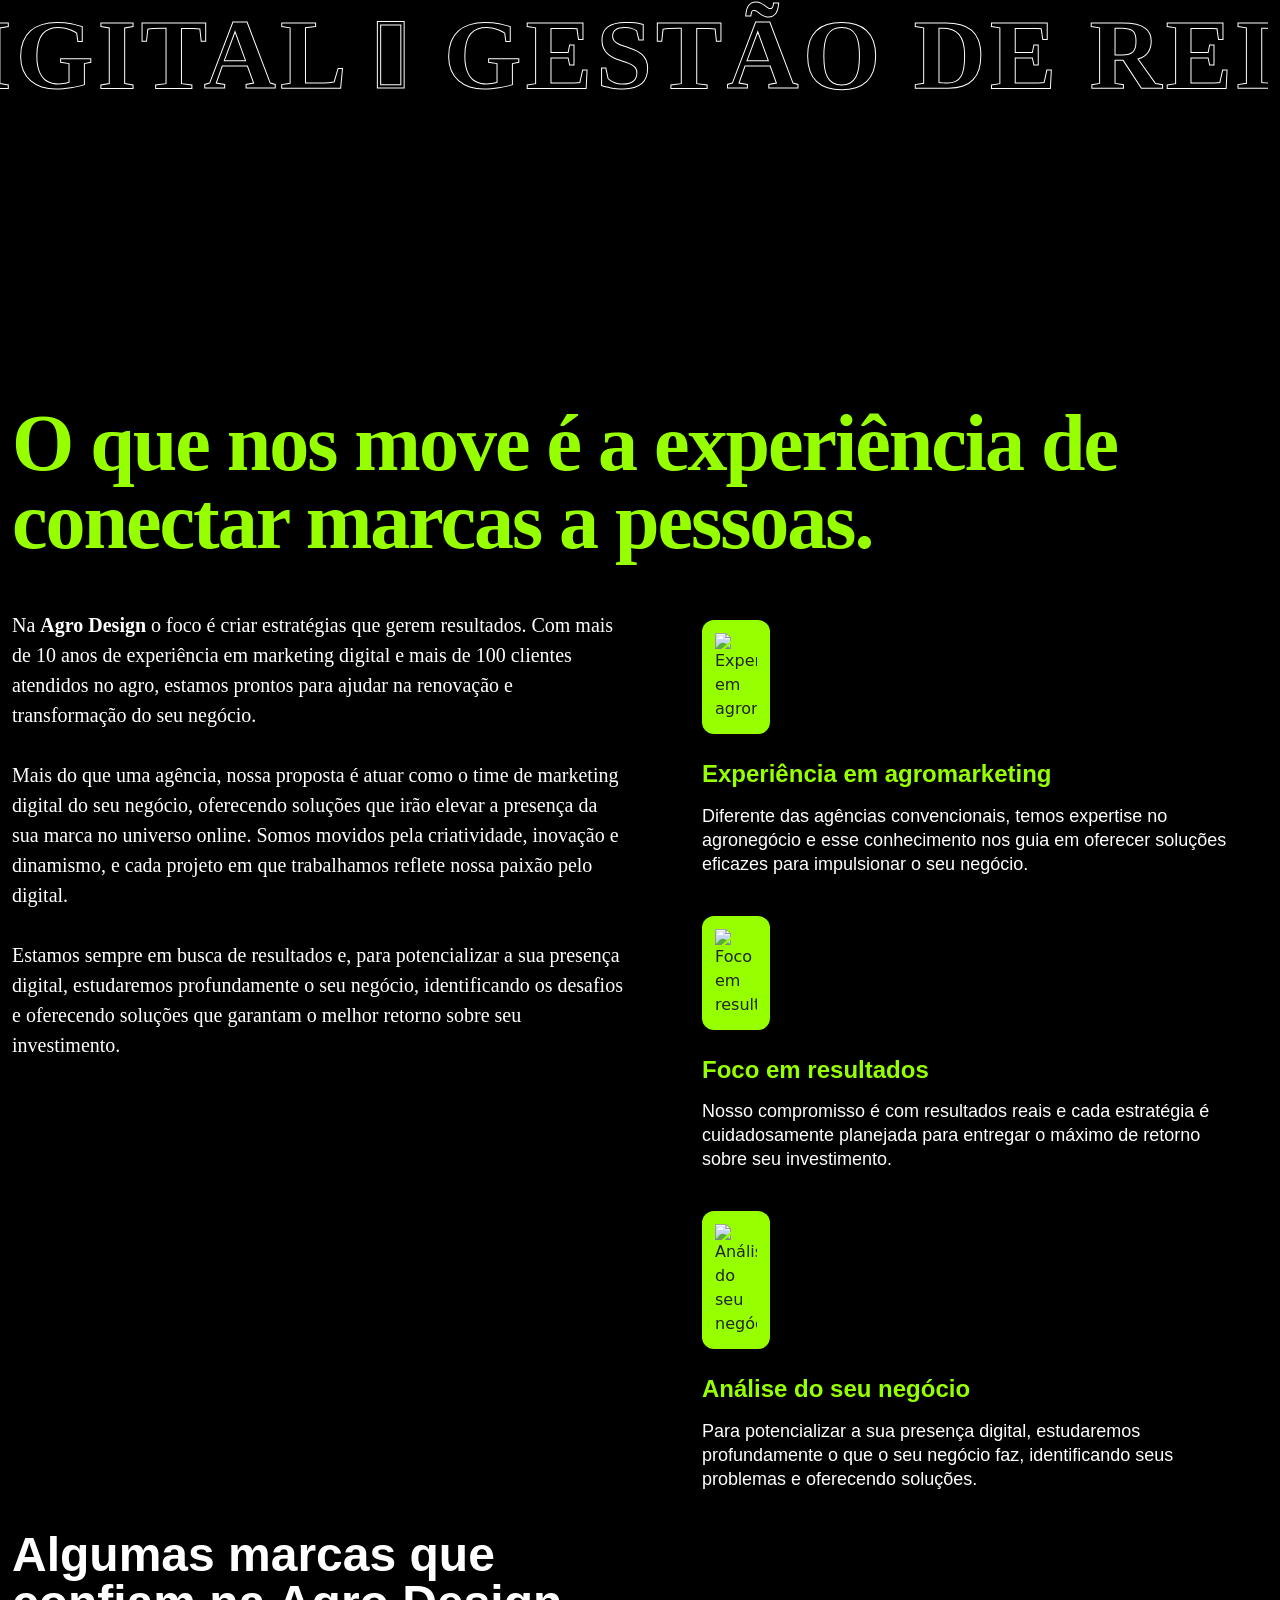
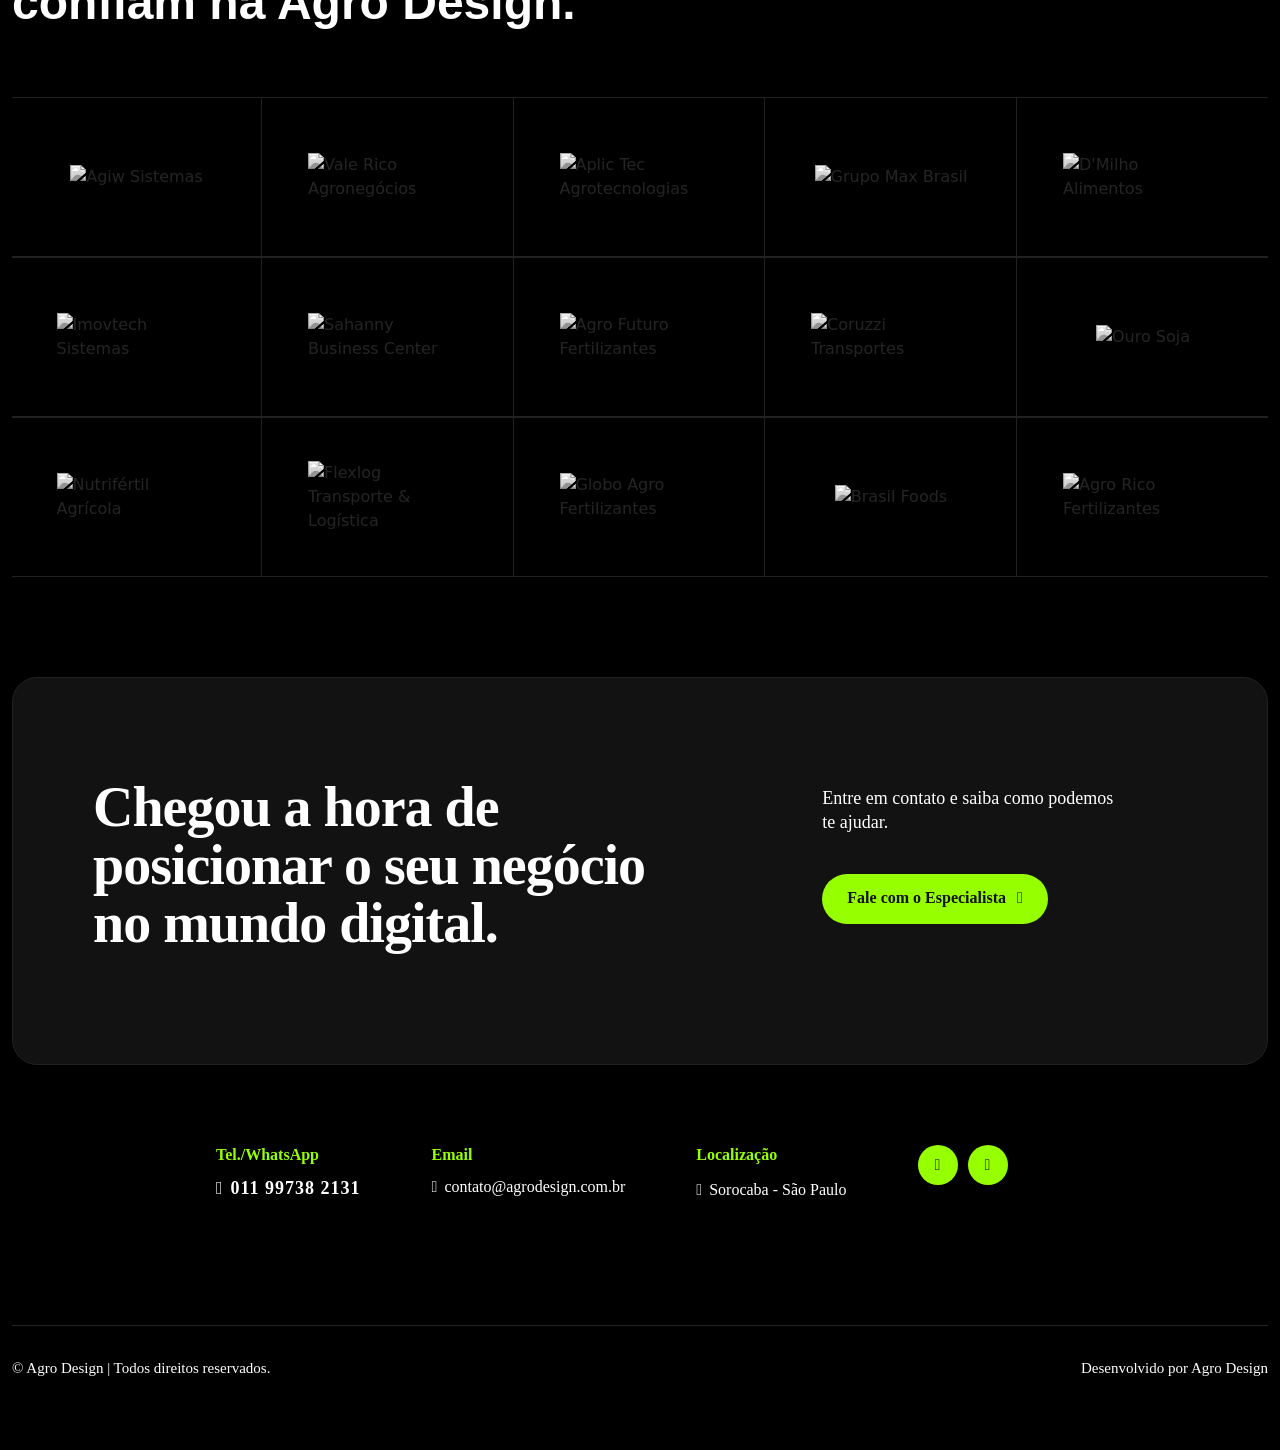
==== commit adc40410: "logo" ====
--- a/index.html
+++ b/index.html
@@ -22,8 +22,7 @@
 
     <title>Agro Lotus</title>
     <!-- Favicon -->
-    <link rel="shortcut icon" href="images/favicon.png" type="image/x-icon" />
-    <link rel="icon" href="images/favicon.png" type="image/x-icon" />
+    <link rel="shortcut icon" href="Design_sem_nome__3_-removebg-preview.png" type="image/x-icon" />
 
     <link rel="stylesheet" href="assets/fontawesome-6.css">
     <link rel="stylesheet" href="assets/swiper.min.css">
@@ -46,7 +45,7 @@
         <div class="header-container-one">
             <div class="header-wrapper">
                 <a href="#" class="logo">
-                    <img src="file_00000000485471fd9cdb11c4f41bfc1b-removebg-preview.png" alt="Agro Lotus - Cultivando o Futuro de Angola.">
+                    <img src="Design_sem_nome__1_-removebg-preview.png" alt="Agro Lotus - Cultivando o Futuro de Angola.">
                 </a>
                 <div class="header-right">
                     <div class="menu-btn">
@@ -67,7 +66,7 @@
     <!-- Api WhatsApp -->
     <a href="https://api.whatsapp.com/send?phone=244953959108&text=Olá! Gostaria de saber mais sobre os serviços da Agro Lotus."
         target="_blank" title="WhatsApp">
-        <button class="btn-whatsapp">WhatsApp<i class="fa-brands fa-whatsapp" aria-hidden="true"></i></button></a>
+        <button class="btn-whatsapp">WhatsApp <img src="icons8-whatsapp-48.png" alt="" style="width: 35px;"></i></button></a>
 
     <div id="smooth-wrapper">
         <div id="smooth-content">
@@ -86,7 +85,7 @@
                                 <textPath xlink:href="#circle">Agro Lotus - Cultivando o futuro de Angola</textPath>
                             </text>
                         </svg>
-                        <div class="isotipo"> <img src="file_00000000485471fd9cdb11c4f41bfc1b-removebg-preview.png" alt="Agro Design"
+                        <div class="isotipo"> <img src="Design_sem_nome__3_-removebg-preview.png" alt="Agro Design"
                                 title="Agro Lotus"></div>
                     </div>
                 </div>
@@ -167,13 +166,11 @@
                                         </figure>
                                     </div>
                                     <div class="list-title col-md-6">
-                                        <h3>Criação de Sites</h3>
+                                        <h3>Produção Agrícula</h3>
                                     </div>
                                     <div class="list-info col-md-5">
                                         <p class="disc">
-                                            Criamos sites que são muito mais do que vitrines digitais: são
-                                            ferramentas estratégicas para o crescimento de todos os negócios,
-                                            inclusive o seu.
+                                            Cultivamos produtos agricolas com foco na qualidade, sustentalidade e valorização da produção nacional angolana.
                                         </p>
                                     </div>
                                 </div>
@@ -185,14 +182,11 @@
                                         </figure>
                                     </div>
                                     <div class="list-title col-md-6">
-                                        <h3>Gestão de Redes Sociais</h3>
+                                        <h3>Distribuição de Produtos</h3>
                                     </div>
                                     <div class="list-info col-md-5">
                                         <p class="disc">
-                                            Cuidamos de tudo: planejamento, criação de artes, gestão de
-                                            publicações e interação com o público. Nossa abordagem combina
-                                            inovação e análise de dados para garantir que cada post alcance as
-                                            pessoas certas no momento certo.
+                                            Garantimos a distribuição eficiente dos produtos agricolas para diferentes pontos de comercialização e parceiros. 
                                         </p>
                                     </div>
                                 </div>
@@ -203,14 +197,11 @@
                                         </figure>
                                     </div>
                                     <div class="list-title col-md-6">
-                                        <h3>Gestão de Tráfego</h3>
+                                        <h3>Comercialição Agrícola</h3>
                                     </div>
                                     <div class="list-info col-md-5">
                                         <p class="disc">
-                                            Criamos estratégias para campanhas de tráfego pago, como anúncios no
-                                            Google e Facebook Ads, monitorando e analisando o tempo todo as
-                                            métricas, fazendo os ajustes necessários para maximizar o retorno do
-                                            seu investimento.
+                                            Disponibilizamos produtos frescos e selecionados através dos nossos pontos de venda e canais de comercialização.
                                         </p>
                                     </div>
                                 </div>
@@ -222,14 +213,11 @@
                                         </figure>
                                     </div>
                                     <div class="list-title col-md-6">
-                                        <h3>Landing Pages</h3>
+                                        <h3>Parcerias com Produtores</h3>
                                     </div>
                                     <div class="list-info col-md-5">
                                         <p class="disc">
-                                            Seja para capturar leads, divulgar produtos ou promover eventos,
-                                            desenvolvemos páginas focadas em resultados. Cada detalhe é pensado
-                                            para atrair a atenção, comunicar com clareza e guiar o usuário para
-                                            realizar a ação desejada.
+                                            Trabalhamos em colaboração com a agricultores e produtores locais para fortalecer o sector agrícola nacional.
                                         </p>
                                     </div>
                                 </div>
@@ -241,14 +229,11 @@
                                         </figure>
                                     </div>
                                     <div class="list-title col-md-6">
-                                        <h3>Identidade Visual</h3>
+                                        <h3>Desenvolvimento Sustentável</h3>
                                     </div>
                                     <div class="list-info col-md-5">
                                         <p class="disc">
-                                            Uma marca forte é o que todo empreendedor deseja e para nós a
-                                            criação de um logotipo é uma expressão de personalidade. Cada traço,
-                                            cor e tipografia, são escolhidos com muito capricho e atenção, para
-                                            que representem os valores do seu negócio.
+                                            Promovemos práticas agrícolas responsáveis, contribuindo para o crescimento económico e para a segurança alimentar em Angola.
                                         </p>
                                     </div>
                                     </a>
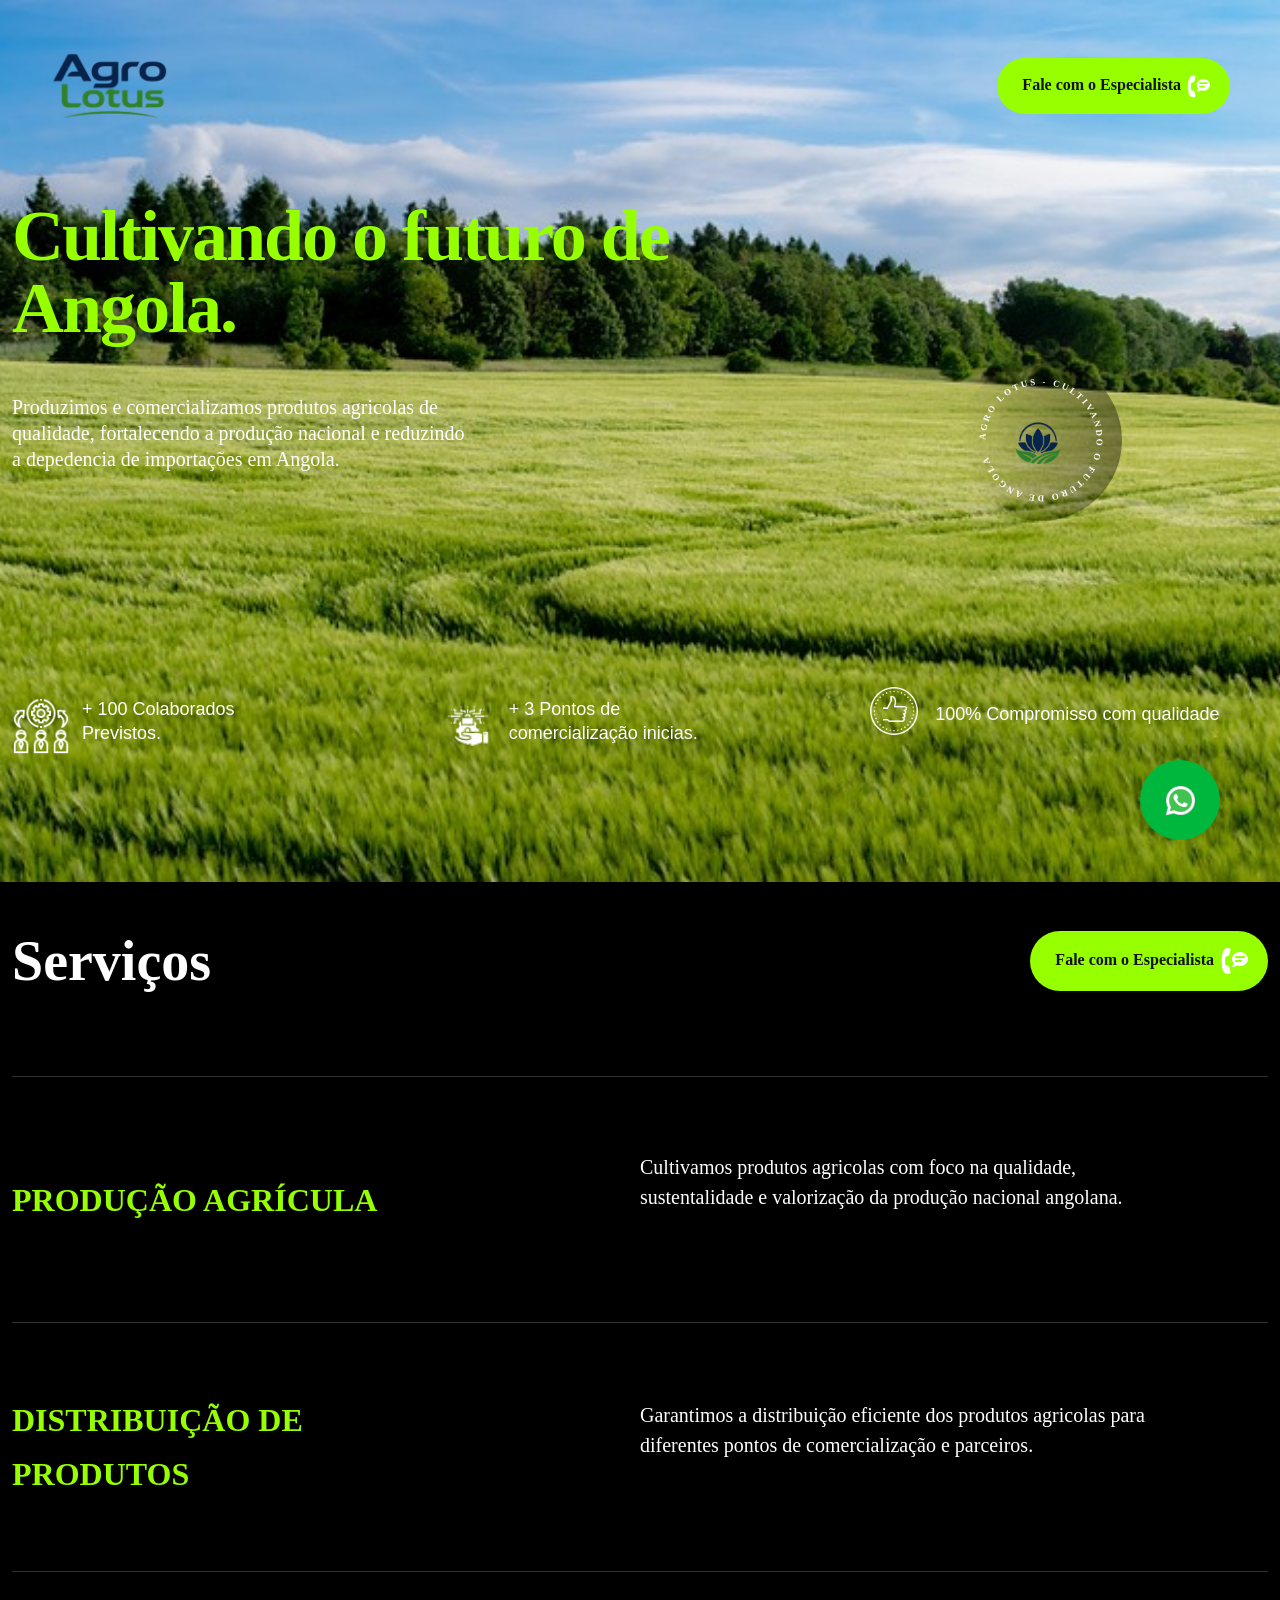
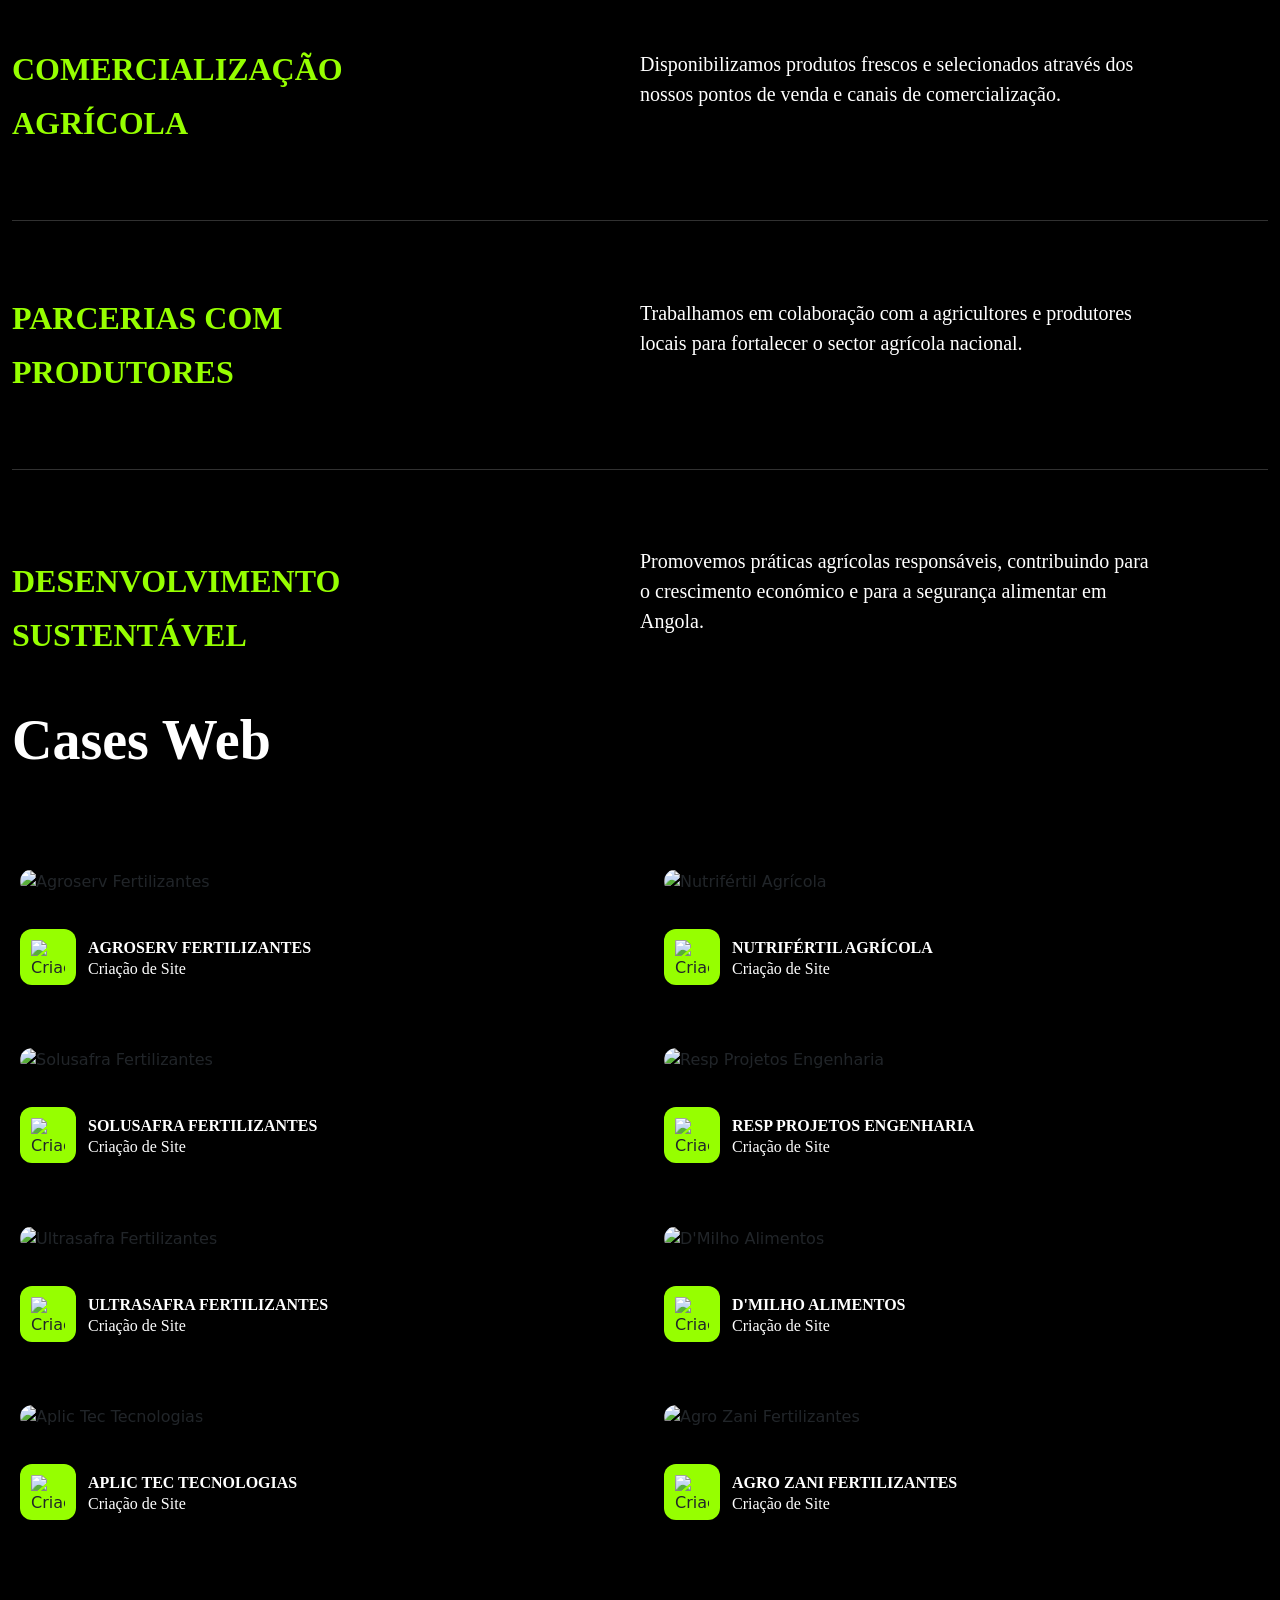
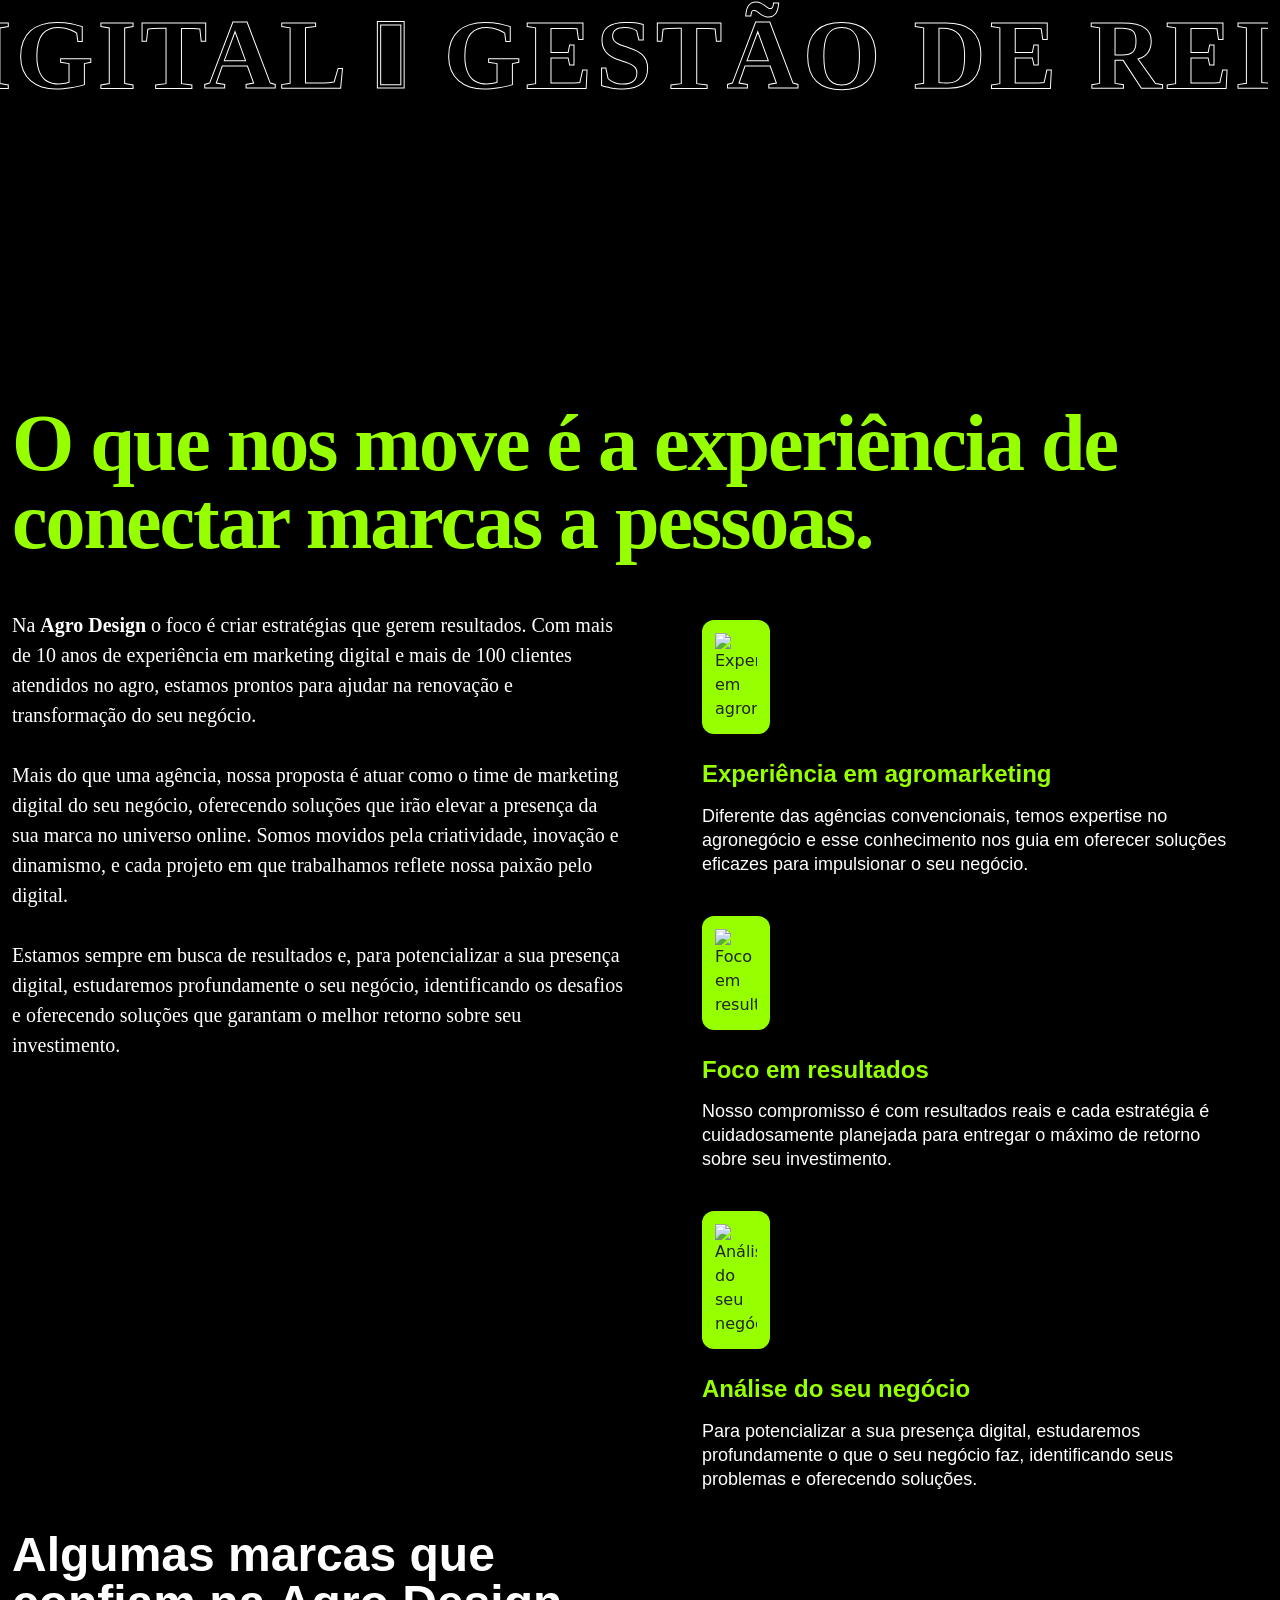
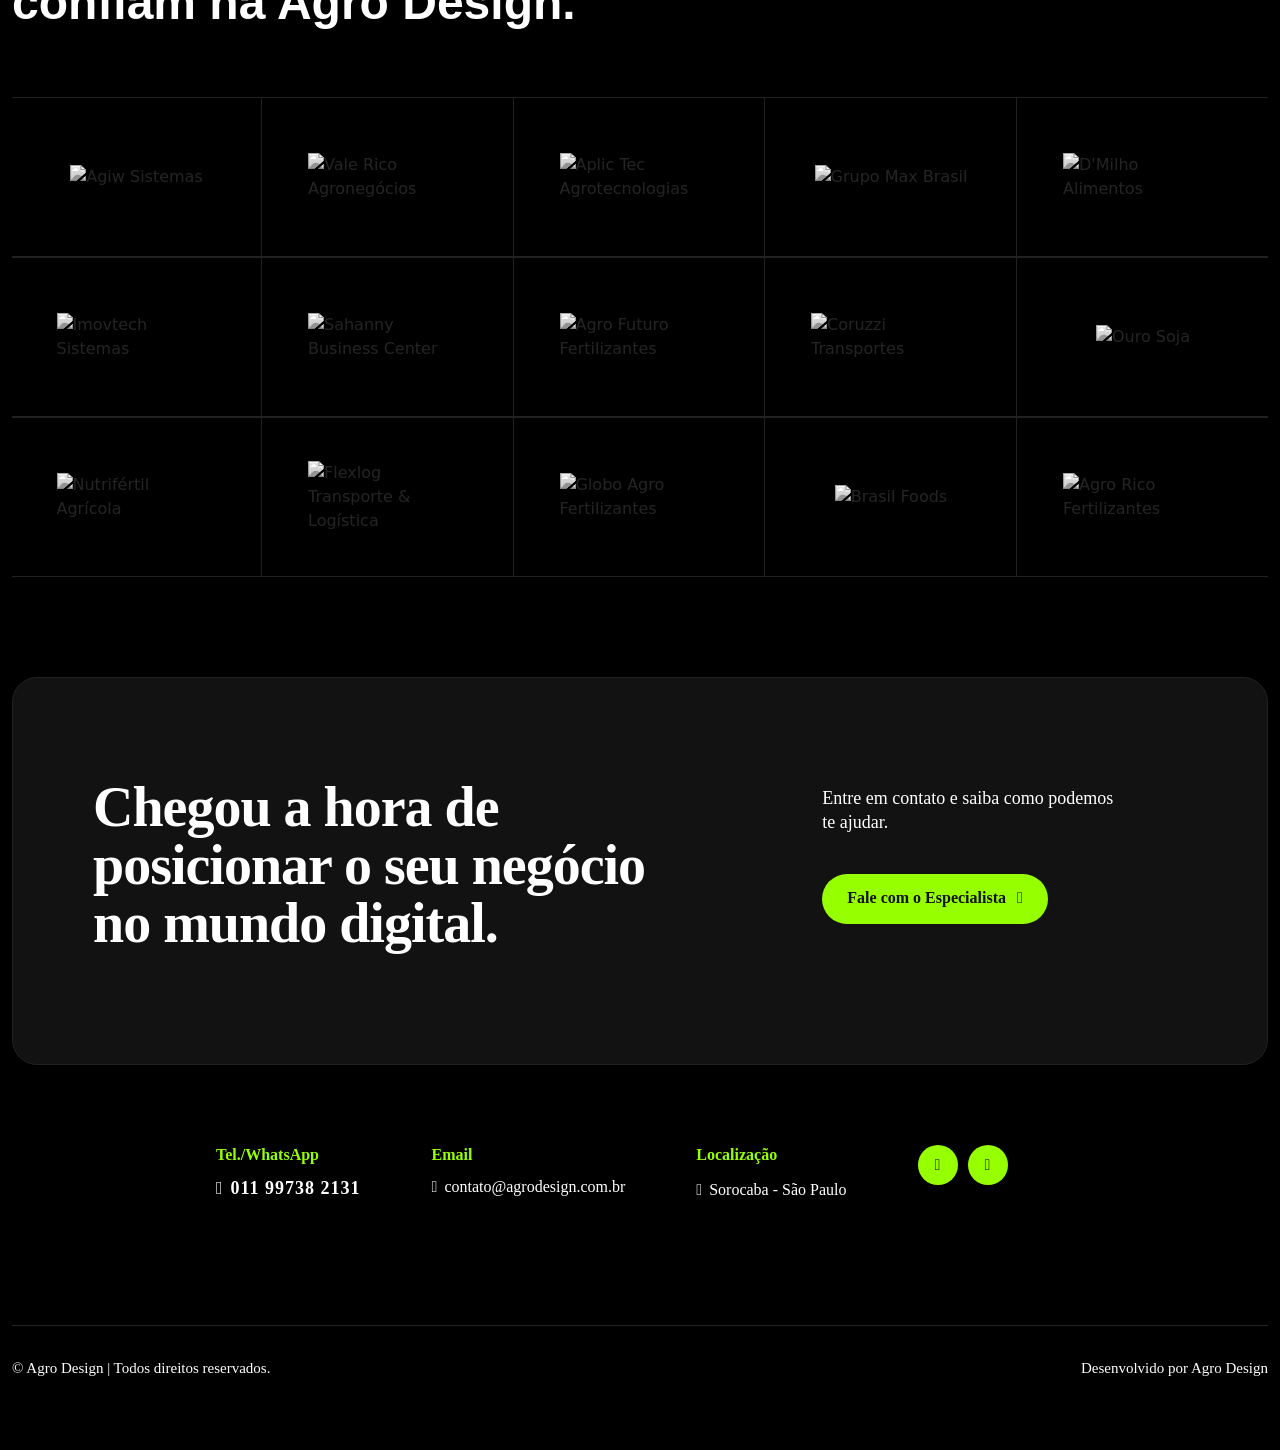
==== commit 26f1e559: "fim" ====
--- a/index.html
+++ b/index.html
@@ -150,8 +150,7 @@
                                 <h2 class="title wow fadeInUp">Serviços</h2>
 
                                 <a href="https://api.whatsapp.com/send?phone=5511997382131&text=Olá, Luiz! Gostaria de saber mais sobre os serviços da Agro Design." class="learn-more-btn"
-                                title="Fale com o Especialista" target="_blank">Fale com o Especialista<i
-                                        class="fa-solid fa-arrow-up-right"></i></a>
+                                title="Fale com o Especialista" target="_blank">Fale com o Especialista <img src="icons8-bolha-telefônica-60.png" alt="" style="width: 30px;"></a>
                             </div>
                         </div>
                     </div>
@@ -162,7 +161,7 @@
                                 <div class="single-item-service-one wow fadeInUp">
                                     <div class="rts-img-contaciner">
                                         <figure class="list-img">
-                                            <img class="list-img" src="images/icon-sites.svg" alt="Criação de Sites">
+                                            <img class="list-img" src="icons8-agronomia-64.png" alt="Criação de Sites">
                                         </figure>
                                     </div>
                                     <div class="list-title col-md-6">
@@ -177,7 +176,7 @@
                                 <div class="single-item-service-one wow fadeInUp">
                                     <div class="rts-img-contaciner">
                                         <figure class="list-img">
-                                            <img class="list-img" src="images/icon-redes-sociais.svg"
+                                            <img class="list-img" src="icons8-distribuir-100.png"
                                                 alt="Gestão de Redes Sociais">
                                         </figure>
                                     </div>
@@ -193,11 +192,11 @@
                                 <div class="single-item-service-one wow fadeInUp">
                                     <div class="rts-img-contaciner">
                                         <figure class="list-img">
-                                            <img class="list-img" src="images/icon-trafego.svg" alt="Gestão de Tráfego">
+                                            <img class="list-img" src="icons8-comercialização-50.png" alt="Gestão de Tráfego">
                                         </figure>
                                     </div>
                                     <div class="list-title col-md-6">
-                                        <h3>Comercialição Agrícola</h3>
+                                        <h3>Comercialização Agrícola</h3>
                                     </div>
                                     <div class="list-info col-md-5">
                                         <p class="disc">
@@ -208,7 +207,7 @@
                                 <div class="single-item-service-one wow fadeInUp">
                                     <div class="rts-img-contaciner">
                                         <figure class="list-img">
-                                            <img class="list-img" src="images/icon-landing-pages.svg"
+                                            <img class="list-img" src="icons8-negócios-64.png"
                                                 alt="Landing Pages">
                                         </figure>
                                     </div>
@@ -224,7 +223,7 @@
                                 <div class="single-item-service-one wow fadeInUp">
                                     <div class="rts-img-contaciner">
                                         <figure class="list-img">
-                                            <img class="list-img" src="images/icon-identidadevisual.svg"
+                                            <img class="list-img" src="icons8-analytics-96.png"
                                                 alt="Identidade Visual">
                                         </figure>
                                     </div>
@@ -237,6 +236,7 @@
                                         </p>
                                     </div>
                                     </a>
+                                    <br>
                                 </div>
                             </div>
                         </div>
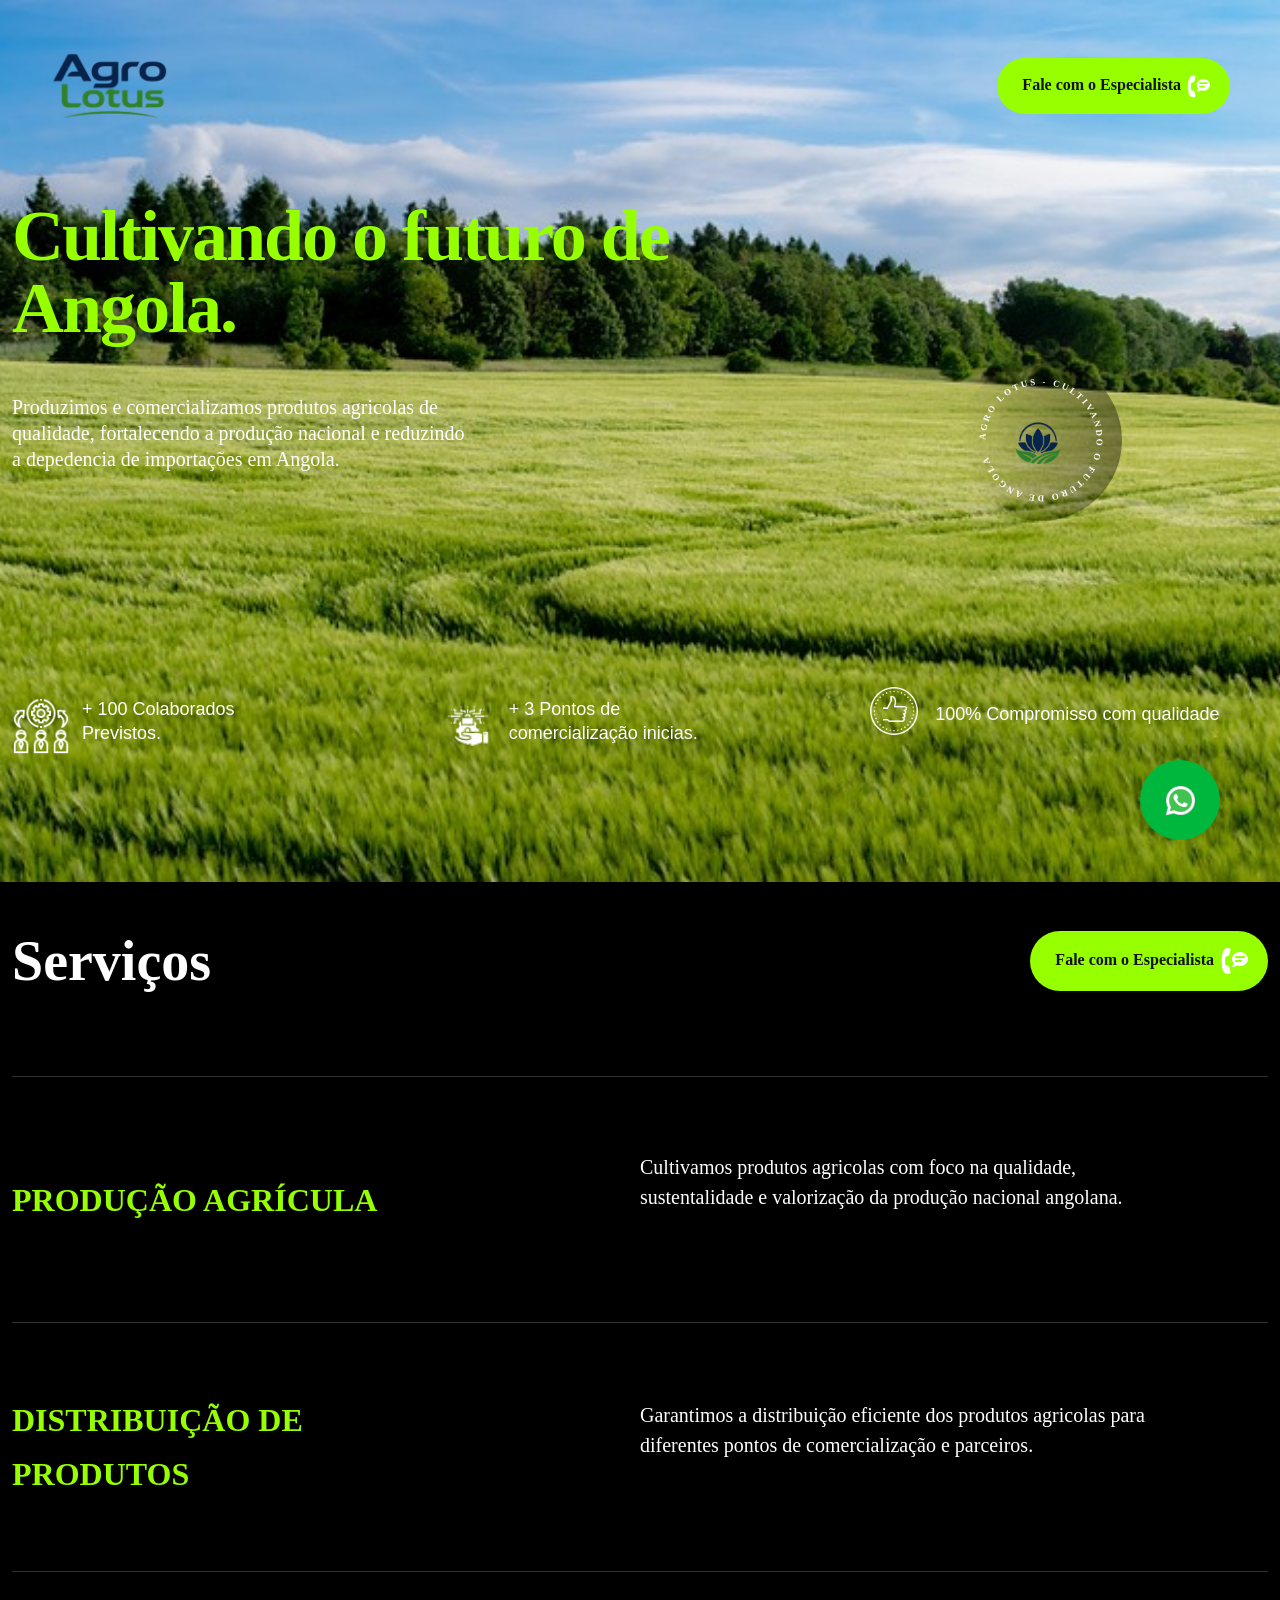
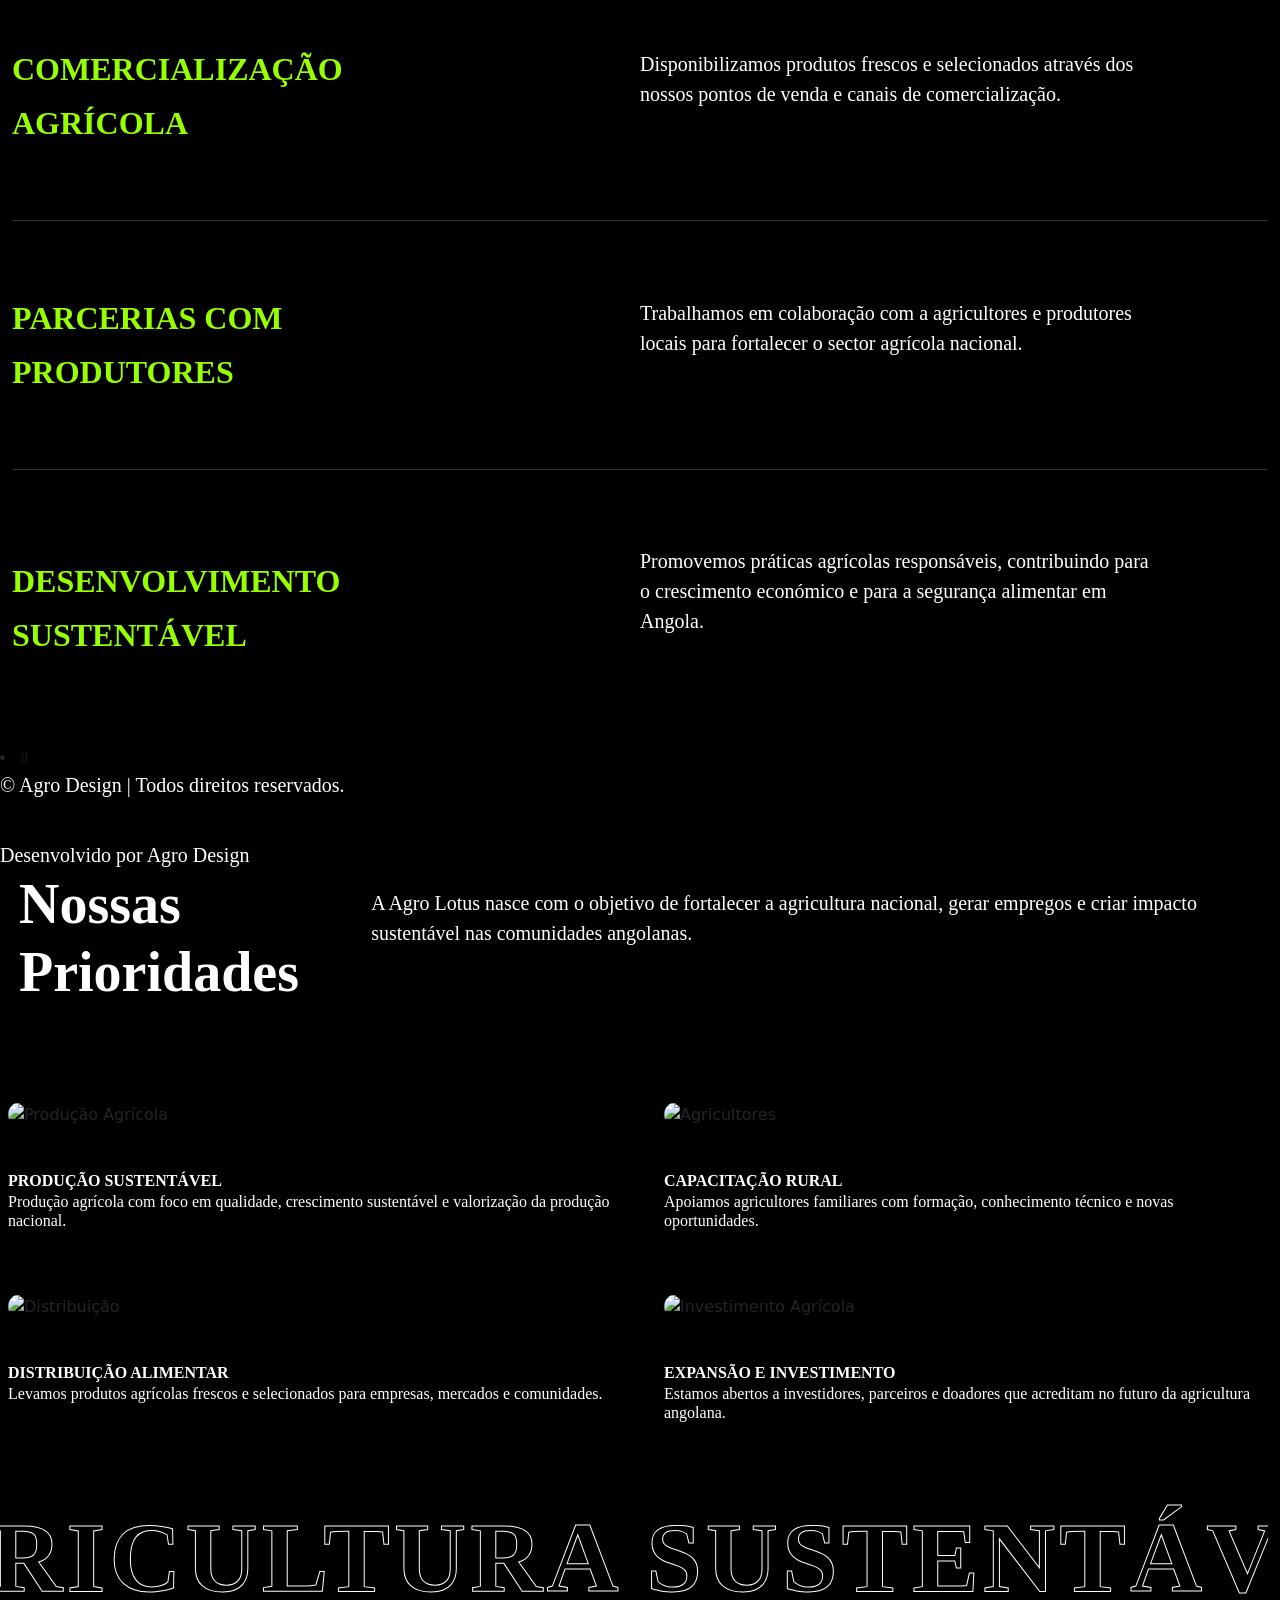
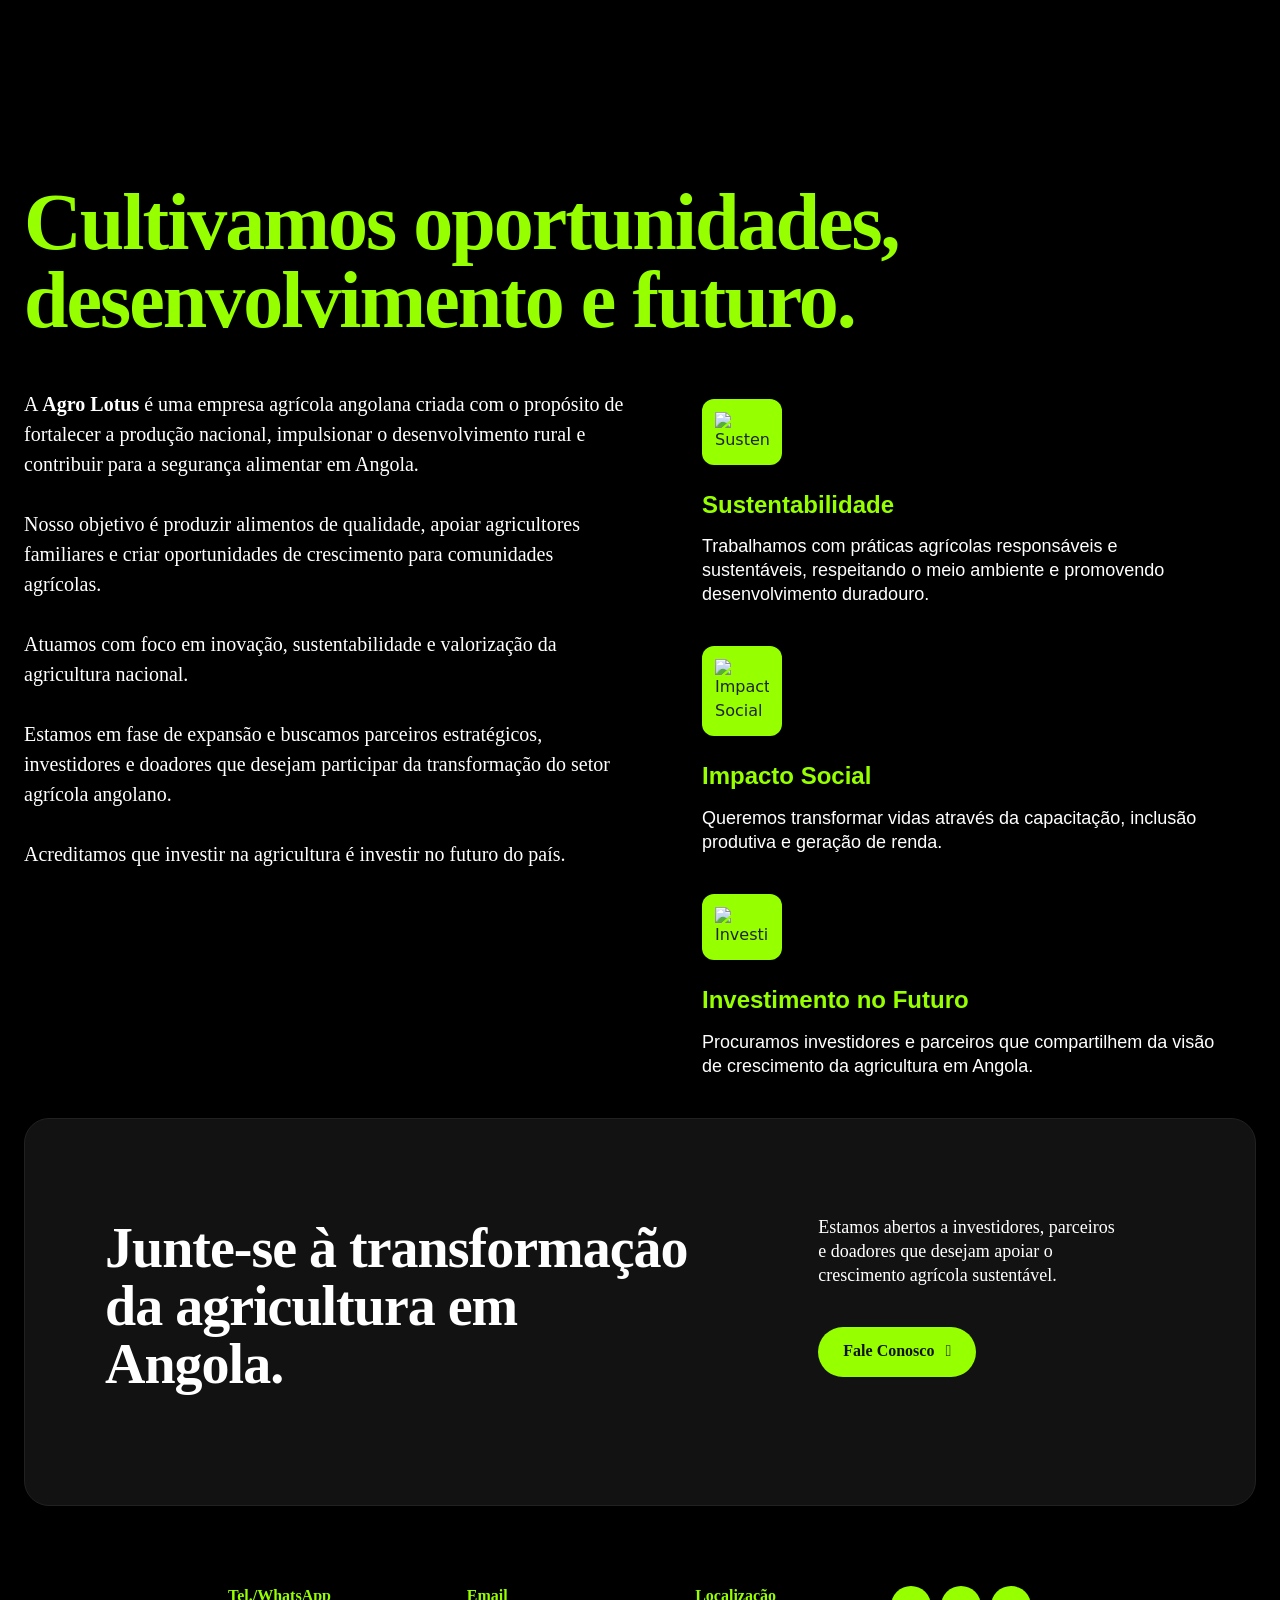
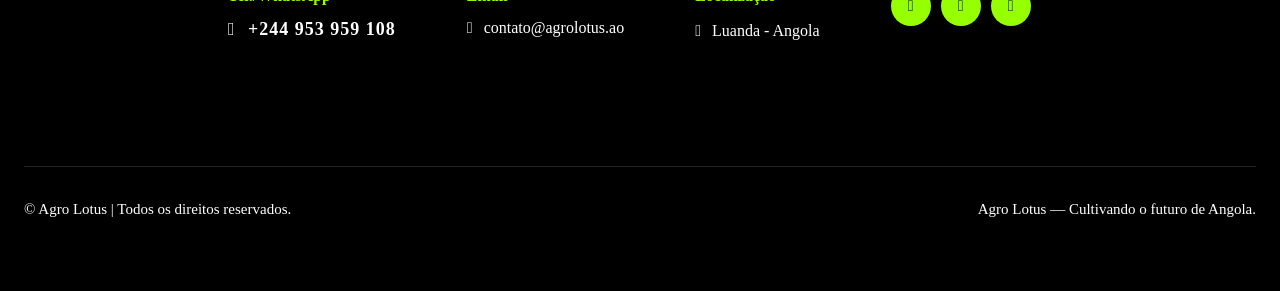
==== commit a01f02ef: "Update index.html" ====
--- a/index.html
+++ b/index.html
@@ -245,389 +245,7 @@
              </section>
             <!-- Fim Serviços -->
 
-             <!-- Cases -->
-            <section class="rts-portfolio-grid-area">
-                 <div class="container">
-                    <div class="row">
-                        <div class="col-lg-12">
-                            <div class="title-portfolio">
-                                <h2 class="title wow fadeInUp">Cases Web</h2>
-                            </div>
-                        </div>
-                    </div>
-                </div>
-
-                <div class="container-140">
-                    <div class="row g-0 g-md-5 g-sm-5">
-                        <div class="col-lg-6 col-md-6 col-sm-12">
-                            <div class="signle-portfolio-style-four-inner wow fadeInUp">
-                                <a href="https://agroservibira.com.br/" class="thumbnail" target="_blank">
-                                    <img src="uploads/portfolio/agroserv.webp" alt="Agroserv Fertilizantes">
-                                </a>
-                                <div class="inner-content">
-                                    <a href="https://agroservibira.com.br/" target="_blank">
-                                        <h5 class="name">Ver o site <i class="fa-solid fa-arrow-up-right"></i></h5>
-                                    </a>
-                                </div>
-                            </div>
-                            <div class="infos-cliente rts-slide-up-gsap">
-                                <img src="images/icon-sites-2.svg" alt="Criação de Site">
-                                <div class="st-single-info-details">
-                                    <h1>Agroserv Fertilizantes</h1>
-                                    <h2>Criação de Site</h2>
-                                </div>
-                            </div>
-                        </div>
-
-                        <div class="col-lg-6 col-md-6 col-sm-12 wow fadeInUp" data-wow-delay="0.3s">
-                            <div class="signle-portfolio-style-four-inner rts-slide-up-gsap">
-                                <a href="https://nutrifertilagricola.com.br/" class="thumbnail" target="_blank">
-                                    <img src="uploads/portfolio/nutrifertil.webp" alt="Nutrifértil Agrícola">
-                                </a>
-                                <div class="inner-content">
-                                    <a href="https://nutrifertilagricola.com.br/" target="_blank">
-                                        <h5 class="name">Ver o site <i class="fa-solid fa-arrow-up-right"></i></h5>
-                                    </a>
-                                </div>
-                            </div>
-                            <div class="infos-cliente rts-slide-up-gsap">
-                                <img src="images/icon-sites-2.svg" alt="Criação de Site">
-                                <div class="st-single-info-details">
-                                    <h1>Nutrifértil Agrícola</h1>
-                                    <h2>Criação de Site</h2>
-                                </div>
-                            </div>
-                        </div>
-
-                        <div class="col-lg-6 col-md-6 col-sm-12 wow fadeInUp">
-                            <div class="signle-portfolio-style-four-inner rts-slide-up-gsap">
-                                <a href="https://solusafra.com.br/" class="thumbnail" target="_blank">
-                                    <img src="uploads/portfolio/solusafra.webp" alt="Solusafra Fertilizantes">
-                                </a>
-                                <div class="inner-content">
-                                    <a href="https://solusafra.com.br/" target="_blank">
-                                        <h5 class="name">Ver o site <i class="fa-solid fa-arrow-up-right"></i></h5>
-                                    </a>
-                                </div>
-                            </div>
-                            <div class="infos-cliente rts-slide-up-gsap">
-                                <img src="images/icon-sites-2.svg" alt="Criação de Site">
-                                <div class="st-single-info-details">
-                                    <h1>Solusafra Fertilizantes</h1>
-                                    <h2>Criação de Site</h2>
-                                </div>
-                            </div>
-                        </div>
-
-                            <div class="col-lg-6 col-md-6 col-sm-12 wow fadeInUp" data-wow-delay="0.3s">
-                            <div class="signle-portfolio-style-four-inner rts-slide-up-gsap">
-                                <a href="https://respprojetos.com.br/" class="thumbnail" target="_blank">
-                                    <img src="uploads/portfolio/resp-projetos.webp" alt="Resp Projetos Engenharia">
-                                </a>
-                                <div class="inner-content">
-                                    <a href="https://respprojetos.com.br/" target="_blank">
-                                        <h5 class="name">Ver o site <i class="fa-solid fa-arrow-up-right"></i></h5>
-                                    </a>
-                                </div>
-                            </div>
-                            <div class="infos-cliente rts-slide-up-gsap">
-                                <img src="images/icon-sites-2.svg" alt="Criação de Site">
-                                <div class="st-single-info-details">
-                                    <h1>Resp Projetos Engenharia</h1>
-                                    <h2>Criação de Site</h2>
-                                </div>
-                            </div>
-                        </div>
-
-                        <div class="col-lg-6 col-md-6 col-sm-12 wow fadeInUp">
-                            <div class="signle-portfolio-style-four-inner rts-slide-up-gsap">
-                                <a href="https://ultrasafra.com.br/" class="thumbnail" target="_blank">
-                                    <img src="uploads/portfolio/ultrasafra.webp" alt="Ultrasafra Fertilizantes">
-                                </a>
-                                <div class="inner-content">
-                                    <a href="https://ultrasafra.com.br/" target="_blank">
-                                        <h5 class="name">Ver o site <i class="fa-solid fa-arrow-up-right"></i></h5>
-                                    </a>
-                                </div>
-                            </div>
-                            <div class="infos-cliente rts-slide-up-gsap">
-                                <img src="images/icon-sites-2.svg" alt="Criação de Site">
-                                <div class="st-single-info-details">
-                                    <h1>Ultrasafra Fertilizantes</h1>
-                                    <h2>Criação de Site</h2>
-                                </div>
-                            </div>
-                        </div>
-
-                            <div class="col-lg-6 col-md-6 col-sm-12 wow fadeInUp" data-wow-delay="0.3s">
-                            <div class="signle-portfolio-style-four-inner rts-slide-up-gsap">
-                                <a href="https://grupocoruzzi.com.br/dmilho/" class="thumbnail" target="_blank">
-                                    <img src="uploads/portfolio/dmilhoalimentos.webp" alt="D'Milho Alimentos">
-                                </a>
-                                <div class="inner-content">
-                                    <a href="https://grupocoruzzi.com.br/dmilho/" target="_blank">
-                                        <h5 class="name">Ver o site <i class="fa-solid fa-arrow-up-right"></i></h5>
-                                    </a>
-                                </div>
-                            </div>
-                            <div class="infos-cliente rts-slide-up-gsap">
-                                <img src="images/icon-sites-2.svg" alt="Criação de Site">
-                                <div class="st-single-info-details">
-                                    <h1>D'Milho Alimentos</h1>
-                                    <h2>Criação de Site</h2>
-                                </div>
-                            </div>
-                        </div>
-                        
-                           <div class="col-lg-6 col-md-6 col-sm-12 wow fadeInUp">
-                            <div class="signle-portfolio-style-four-inner rts-slide-up-gsap">
-                                <a href="https://aplictecagro.com.br/" class="thumbnail" target="_blank">
-                                    <img src="uploads/portfolio/aplictec.webp" alt="Aplic Tec Tecnologias">
-                                </a>
-                                <div class="inner-content">
-                                    <a href="https://aplictecagro.com.br/" target="_blank">
-                                        <h5 class="name">Ver o site <i class="fa-solid fa-arrow-up-right"></i></h5>
-                                    </a>
-                                </div>
-                            </div>
-                            <div class="infos-cliente rts-slide-up-gsap">
-                                <img src="images/icon-sites-2.svg" alt="Criação de Site">
-                                <div class="st-single-info-details">
-                                    <h1>Aplic Tec Tecnologias</h1>
-                                    <h2>Criação de Site</h2>
-                                </div>
-                            </div>
-                        </div>
-                        
-                            <div class="col-lg-6 col-md-6 col-sm-12 wow fadeInUp" data-wow-delay="0.3s">
-                            <div class="signle-portfolio-style-four-inner rts-slide-up-gsap">
-                                <a href="https://agrozani.com.br/" class="thumbnail" target="_blank">
-                                    <img src="uploads/portfolio/agrozani.webp" alt="Agro Zani Fertilizantes">
-                                </a>
-                                <div class="inner-content">
-                                    <a href="https://agrozani.com.br/" target="_blank">
-                                        <h5 class="name">Ver o site <i class="fa-solid fa-arrow-up-right"></i></h5>
-                                    </a>
-                                </div>
-                            </div>
-                            <div class="infos-cliente rts-slide-up-gsap">
-                                <img src="images/icon-sites-2.svg" alt="Criação de Site">
-                                <div class="st-single-info-details">
-                                    <h1>Agro Zani Fertilizantes</h1>
-                                    <h2>Criação de Site</h2>
-                                </div>
-                            </div>
-                        </div>
-
-                    </div>
-                </div>
-            </section>
-            <!-- Fm Cases -->
-
-            <!-- Faixa Serviços -->
-            <section class="rts-about-area-1">
-                <div class="container-full">
-                    <div class="row">
-                       <div class="text-split-wrap-about scrolltext-wrapper">
-                        <div class="text-split scrollingText-two">
-                            <h2 class="title">
-                                Marketing Digital <i class="fa-sharp fa-solid fa-arrow-down-right"></i><span> Criação de
-                                    Sites</span>
-                                <i class="fa-sharp fa-solid fa-arrow-down-right"></i> Marketing Digital <i
-                                    class="fa-sharp fa-solid fa-arrow-down-right"></i><span> Gestão de Redes
-                                    Sociais</span>
-                                <i class="fa-sharp fa-solid fa-arrow-down-right"></i> Marketing Digital <i
-                                    class="fa-sharp fa-solid fa-arrow-down-right"></i><span> Gestão de Tráfego</span>
-                            </h2>
-                        </div>
-                    </div>
-                </div>
-                        <div class="col-lg-12">
-                            <div class="gsap-inner sec1">
-                                <div class="image-wrapper-main-about rts-reveal-one">
-                                    <img src="images/bg-agencia.webp" alt="Agro Design"
-                                        class="rts-reveal-image-one">
-                                </div>
-                            </div>
-                        </div>
-                    </div>
-
-            </section>
-            <!-- Faixa Serviços -->
-
-            <!-- Quem Somos -->
-            <section class="sobre">
-                <div class="container">
-                <div class="row">
-                   <h1 class="title wow fadeInUp">
-                   O que nos move é a experiência de conectar marcas a pessoas.
-                   </h1>
-                    <div class="col-lg-6 col-md-6">
-                            <p class="wow fadeInUp" data-wow-delay="0.3s">
-                                Na <strong>Agro Design</strong> o foco é criar estratégias que gerem resultados. Com mais de 10 anos de experiência
-                                em marketing digital e mais de 100 clientes atendidos no agro, estamos prontos para ajudar na renovação e transformação do seu negócio.<br>
-                                <br>
-                                Mais do que uma agência, nossa proposta é atuar como o time de marketing digital do seu
-                                negócio, oferecendo soluções que irão elevar a presença da sua marca no universo online. Somos
-                                movidos pela criatividade, inovação e dinamismo, e cada projeto em que
-                                trabalhamos reflete nossa paixão pelo digital.<br>
-                                <br>
-                                Estamos sempre em busca de resultados e, para potencializar a sua presença digital,
-                                estudaremos profundamente o seu negócio, identificando os desafios e oferecendo soluções que garantam o melhor retorno sobre seu
-                                investimento.
-                               </p>
-                             </div>
-                           <div class="col-lg-6 col-md-6 mt_sm--30">
-                            <div class="destaque wow fadeInUp">
-                            <img src="images/icon-experiencia-2.svg" alt="Experiência em agromarketing" class="img-responsive center-block">
-                            <h2>Experiência em agromarketing</h2>
-                            <p>Diferente das agências convencionais, temos expertise no agronegócio e esse conhecimento nos guia em oferecer soluções eficazes para impulsionar o seu negócio.</p>
-                            </div>
-
-                            <div class="destaque wow fadeInUp" data-wow-delay="0.3s">
-                            <img src="images/icon-resultados.svg" alt="Foco em resultados" class="img-responsive center-block">
-                            <h2>Foco em resultados</h2>
-                            <p>Nosso compromisso é com resultados reais e cada estratégia é cuidadosamente planejada para entregar o máximo de retorno sobre seu investimento.</p>
-                            </div>
-
-                            <div class="destaque wow fadeInUp" data-wow-delay="0.6s">
-                            <img src="images/icon-analise.svg" alt="Análise do seu negócio" class="img-responsive center-block">
-                            <h2>Análise do seu negócio</h2>
-                            <p>Para potencializar a sua presença digital, estudaremos profundamente o que o seu negócio faz, identificando seus problemas e oferecendo soluções.</p>
-                            </div>
-                        </div>
-                        </div>
-                    </div>
-                </div>
-            </div>
-        </div>
-    </section>
-    <!-- Fim Quem Somos -->
-
-            <!-- Clientes -->
-            <section class="clientes pt50 rtes-brand-area">
-                <div class="container">
-                    <div class="row">
-                        <div class="col-lg-12 wow fadeInUp">
-                          <h1>Algumas marcas que confiam na Agro Design.</h1>
-                        </div>
-                    </div>
-                </div>
-                <div class="container">
-                    <div class="row pt30">
-                        <div class="col-lg-12 wow fadeInUp">
-                            <div class="brand-main-wrapper-about linha1">
-                                <a class="single-brand">
-                                    <img src="uploads/clientes/agiw.svg" alt="Agiw Sistemas">
-                                </a>
-                                <a href="https://valerico.com.br/" class="single-brand" target="_blank">
-                                    <img src="uploads/clientes/valerico.svg" alt="Vale Rico Agronegócios">
-                                </a>
-                                <a href="https://aplictecagro.com.br/" class="single-brand" target="_blank">
-                                    <img src="uploads/clientes/aplictec.svg" alt="Aplic Tec Agrotecnologias">
-                                </a>
-                                <a href="https://grupomaxbrasil.com.br/" class="single-brand" target="_blank">
-                                    <img src="uploads/clientes/grupomax.svg" alt="Grupo Max Brasil">
-                                </a>
-                                <a href="https://grupocoruzzi.com.br/dmilho/" class="single-brand" target="_blank">
-                                    <img src="uploads/clientes/dmilho.svg" alt="D'Milho Alimentos">
-                                </a>
-                            </div>
-                            <div class="brand-main-wrapper-about linha2">
-                                <a class="single-brand">
-                                    <img src="uploads/clientes/imovtech.svg" alt="Imovtech Sistemas">
-                                </a>
-                                <a href="https://sahanny.com.br/" class="single-brand" target="_blank">
-                                    <img src="uploads/clientes/sahanny.svg" alt="Sahanny Business Center">
-                                </a>
-                                <a href="https://agrofuturo.ind.br/" class="single-brand" target="_blank">
-                                    <img src="uploads/clientes/agrofuturo.svg" alt="Agro Futuro Fertilizantes">
-                                </a>
-                                <a href="https://grupocoruzzi.com.br/coruzzi/" class="single-brand" target="_blank">
-                                    <img src="uploads/clientes/coruzzi.svg" alt="Coruzzi Transportes">
-                                </a>
-                                <a href="https://www.ourosoja.com.br/" class="single-brand" target="_blank">
-                                    <img src="uploads/clientes/ourosoja.svg" alt="Ouro Soja">
-                                </a>
-                            </div>
-                            <div class="brand-main-wrapper-about linha3">
-                                <a href="https://nutrifertilagricola.com.br/" class="single-brand" target="_blank">
-                                    <img src="uploads/clientes/nutrifertil.svg" alt="Nutrifértil Agrícola">
-                                </a>
-                                <a class="single-brand" target="_blank">
-                                    <img src="uploads/clientes/flexlog.svg" alt="Flexlog Transporte & Logística">
-                                </a>
-                                <a href="https://globoagro.com.br/" class="single-brand" target="_blank">
-                                    <img src="uploads/clientes/globoagro.svg" alt="Globo Agro Fertilizantes">
-                                </a>
-                                <a class="single-brand" target="_blank">
-                                    <img src="uploads/clientes/brasilfoods.svg" alt="Brasil Foods">
-                                </a>
-                                <a href="https://agrorico.com.br/" class="single-brand" target="_blank">
-                                    <img src="uploads/clientes/agrorico.svg" alt="Agro Rico Fertilizantes">
-                                </a>
-                            </div>
-                        </div>
-                    </div>
-                </div>
-            </section>
-            <!-- Fim Clientes -->
-
-            <!-- Chamada WhatsApp -->
-            <section class="cta-main-wrapper-three rts-section-gapBottom">
-                <div class="container">
-                    <div class="row">
-                        <div class="col-lg-12">
-                            <div class="cta-main-wrapper-inner rts-slide-up-gsap">
-                                <div class="col-md-8 left">
-                                    <h3 class="title animated fadeIn">Chegou a hora de posicionar o seu negócio no mundo digital.</h3>
-                                </div>
-                                <div class="col-md-4 right">
-                                    <p>Entre em contato e saiba como podemos te ajudar.</p>
-                                    <a href="https://api.whatsapp.com/send?phone=5511997382131&text=Olá, Luiz! Gostaria de saber mais sobre os serviços da Agro Design."
-                                        class="rts-btn btn-primary" target="_blank">Fale com o Especialista <i
-                                            class="fa-solid fa-arrow-up-right"></i></a>
-                                </div>
-                            </div>
-                        </div>
-                    </div>
-                </div>
-            </section>
-            <!-- Fim Chamada WhatsApp -->
-
-            <!-- Rodapé -->
-            <section class="rts-footer-area-one">
-                <div class="container">
-                    <div class="row rts-section-gapBottom">
-                        <div class="col-lg-12">
-                            <div class="footer-main-wrapper-one">
-                                <div class="footer-left-area">
-                                    <div class="logo-footer">
-                                        Agro Design
-                                    </div>
-                                </div>
-                                <div class="contato">
-                                    <h4>Tel./WhatsApp</h4>
-                                    <a href="https://api.whatsapp.com/send?phone=5511997382131&text=Olá, Luiz! Gostaria de saber mais sobre os serviços da Agro Design."
-                                        target="_blank" title="WhatsApp"><span class="whats-rodape"><i
-                                                class="fa-brands fa-whatsapp"></i>011 99738 2131</span></a>
-                                </div>
-                                <div class="contato">
-                                    <h4>Email</h4>
-                                    <a href="mailto:contato@agrodesign.com.br" target="_blank" title="Email"><span
-                                            class="email"><i
-                                                class="fa-regular fa-envelope"></i>contato@agrodesign.com.br</span></a>
-                                </div>
-                                <div class="contato">
-                                    <h4>Localização</h4>
-                                    <p><i class="fa-regular fa-location-dot"></i>Sorocaba - São Paulo</p>
-                                </div>
-                                <div class="rts-social-area-one social">
-                                    <ul>
-                                        <li><a href="https://www.facebook.com/agenciaagrodesign" target="_blank"
-                                                title="Instagram"><i class="fa-brands fa-facebook-f"></i></a></li>
-
-                                        <li><a href="https://www.instagram.com/agenciaagrodesign" target="_blank"
+                                    <li><a href="https://www.instagram.com/agenciaagrodesign" target="_blank"
                                                 title="Instagram"><i class="fa-brands fa-instagram"></i></a></li>
                                     </ul>
                                 </div>
@@ -646,53 +264,561 @@
                                 </div>
                             </div>
                         </div>
-                    </div>
-                </div>
-            </section>
-
-
-            <!-- Voltar ao Topo -->
-            <div class="progress-wrap">
-                <svg class="progress-circle svg-content" width="100%" height="100%" viewBox="-1 -1 102 102">
-                    <path d="M50,1 a49,49 0 0,1 0,98 a49,49 0 0,1 0,-98"></path>
-                </svg>
-            </div>
-            <!-- Fim Voltar ao Topo -->
-
-            <script defer src="js/vendor/jquery.min.js"></script>
-            <script defer src="js/plugins/bootstrap.min.js"></script>
-            <script defer src="js/plugins/contact.form.js"></script>
-            <script defer src="js/vendor/waypoint.js"></script>
-            <script defer src="js/plugins/swiper.js"></script>
-
-
-            <!-- for side bar sticky -->
-            <script defer src="js/plugins/resizer-sensor.js"></script>
-            <script defer src="js/plugins/sticky-sidebar.js"></script>
-            <!-- for side bar sticky end-->
-
-            <script defer src="js/plugins/isotop.js"></script>
-            <script defer src="js/plugins/imagesloaded.pkgd.min.js"></script>
-
-            <script defer src="js/plugins/smoothscroll-varticle.js"></script>
-            <script defer src="js/vendor/gsap.js"></script>
-            <script defer src="js/plugins/scrolltiger.js"></script>
-            <script defer src="js/plugins/scrolltoplugin.js"></script>
-            <script defer src="js/plugins/splittext.js"></script>
-            <script defer src="js/plugins/smoothscroll.js"></script>
-
-            <!-- title opacity scroll magix -->
-            <script defer src="js/plugins/scrollmagic.js"></script>
-            <script defer src="js/plugins/animate-scrollmagic.js"></script>
-            <!-- title opacity scroll magic end -->
-
-            <script defer src="js/plugins/tilt.js"></script>
-            <script defer src="js/plugins/counterup.js"></script>
-
-            <script defer src="js/vendor/waw.js"></script>
-            <!-- custom javascripts -->
-            <script defer src="js/main.js"></script>
-            <!-- Scripts style two End -->
+                    </di<!-- =========================
+PROJETOS / PRIORIDADES
+========================= -->
+<section class="rts-portfolio-grid-area">
+
+    <div class="container">
+
+        <div class="row">
+
+            <div class="col-lg-12">
+
+                <div class="title-portfolio">
+
+                    <h2 class="title wow fadeInUp">
+                        Nossas Prioridades
+                    </h2>
+
+                    <p class="wow fadeInUp" data-wow-delay="0.2s">
+                        A Agro Lotus nasce com o objetivo de fortalecer
+                        a agricultura nacional, gerar empregos e criar
+                        impacto sustentável nas comunidades angolanas.
+                    </p>
+
+                </div>
+
+            </div>
+
+        </div>
+
+    </div>
+
+    <div class="container-140">
+
+        <div class="row g-0 g-md-5 g-sm-5">
+
+            <!-- CARD 1 -->
+            <div class="col-lg-6 col-md-6 col-sm-12">
+
+                <div class="signle-portfolio-style-four-inner wow fadeInUp">
+
+                    <div class="thumbnail">
+
+                        <img src="https://images.unsplash.com/photo-1500937386664-56d1dfef3854?q=80&w=1200&auto=format&fit=crop"
+                            alt="Produção Agrícola">
+
+                    </div>
+
+                </div>
+
+                <div class="infos-cliente">
+
+                    <div class="st-single-info-details">
+
+                        <h1>Produção Sustentável</h1>
+
+                        <h2>
+                            Produção agrícola com foco em qualidade,
+                            crescimento sustentável e valorização
+                            da produção nacional.
+                        </h2>
+
+                    </div>
+
+                </div>
+
+            </div>
+
+            <!-- CARD 2 -->
+            <div class="col-lg-6 col-md-6 col-sm-12 wow fadeInUp"
+                data-wow-delay="0.3s">
+
+                <div class="signle-portfolio-style-four-inner">
+
+                    <div class="thumbnail">
+
+                        <img src="https://images.unsplash.com/photo-1625246333195-78d9c38ad449?q=80&w=1200&auto=format&fit=crop"
+                            alt="Agricultores">
+
+                    </div>
+
+                </div>
+
+                <div class="infos-cliente">
+
+                    <div class="st-single-info-details">
+
+                        <h1>Capacitação Rural</h1>
+
+                        <h2>
+                            Apoiamos agricultores familiares com
+                            formação, conhecimento técnico e novas
+                            oportunidades.
+                        </h2>
+
+                    </div>
+
+                </div>
+
+            </div>
+
+            <!-- CARD 3 -->
+            <div class="col-lg-6 col-md-6 col-sm-12 wow fadeInUp">
+
+                <div class="signle-portfolio-style-four-inner">
+
+                    <div class="thumbnail">
+
+                        <img src="https://images.unsplash.com/photo-1464226184884-fa280b87c399?q=80&w=1200&auto=format&fit=crop"
+                            alt="Distribuição">
+
+                    </div>
+
+                </div>
+
+                <div class="infos-cliente">
+
+                    <div class="st-single-info-details">
+
+                        <h1>Distribuição Alimentar</h1>
+
+                        <h2>
+                            Levamos produtos agrícolas frescos e
+                            selecionados para empresas, mercados
+                            e comunidades.
+                        </h2>
+
+                    </div>
+
+                </div>
+
+            </div>
+
+            <!-- CARD 4 -->
+            <div class="col-lg-6 col-md-6 col-sm-12 wow fadeInUp"
+                data-wow-delay="0.3s">
+
+                <div class="signle-portfolio-style-four-inner">
+
+                    <div class="thumbnail">
+
+                        <img src="https://images.unsplash.com/photo-1501004318641-b39e6451bec6?q=80&w=1200&auto=format&fit=crop"
+                            alt="Investimento Agrícola">
+
+                    </div>
+
+                </div>
+
+                <div class="infos-cliente">
+
+                    <div class="st-single-info-details">
+
+                        <h1>Expansão e Investimento</h1>
+
+                        <h2>
+                            Estamos abertos a investidores,
+                            parceiros e doadores que acreditam
+                            no futuro da agricultura angolana.
+                        </h2>
+
+                    </div>
+
+                </div>
+
+            </div>
+
+        </div>
+
+    </div>
+
+</section>
+<!-- =========================
+FIM PROJETOS
+========================= -->
+
+
+
+
+
+<!-- =========================
+FAIXA SERVIÇOS
+========================= -->
+<section class="rts-about-area-1">
+
+    <div class="container-full">
+
+        <div class="row">
+
+            <div class="text-split-wrap-about scrolltext-wrapper">
+
+                <div class="text-split scrollingText-two">
+
+                    <h2 class="title">
+
+                        Agricultura Sustentável
+                    </h2>
+
+                </div>
+
+            </div>
+
+
+        </div>
+
+    </div>
+
+</section>
+<!-- =========================
+FIM FAIXA
+========================= -->
+
+
+
+
+
+
+<!-- =========================
+QUEM SOMOS
+========================= -->
+<section class="sobre">
+
+    <div class="container">
+
+        <div class="row">
+
+            <h1 class="title wow fadeInUp">
+                Cultivamos oportunidades,
+                desenvolvimento e futuro.
+            </h1>
+
+            <div class="col-lg-6 col-md-6">
+
+                <p class="wow fadeInUp" data-wow-delay="0.3s">
+
+                    A <strong>Agro Lotus</strong> é uma empresa agrícola
+                    angolana criada com o propósito de fortalecer
+                    a produção nacional, impulsionar o desenvolvimento
+                    rural e contribuir para a segurança alimentar
+                    em Angola.
+
+                    <br><br>
+
+                    Nosso objetivo é produzir alimentos de qualidade,
+                    apoiar agricultores familiares e criar oportunidades
+                    de crescimento para comunidades agrícolas.
+
+                    <br><br>
+
+                    Atuamos com foco em inovação,
+                    sustentabilidade e valorização da agricultura
+                    nacional.
+
+                    <br><br>
+
+                    Estamos em fase de expansão e buscamos
+                    parceiros estratégicos, investidores e doadores
+                    que desejam participar da transformação
+                    do setor agrícola angolano.
+
+                    <br><br>
+
+                    Acreditamos que investir na agricultura
+                    é investir no futuro do país.
+
+                </p>
+
+            </div>
+
+            <div class="col-lg-6 col-md-6 mt_sm--30">
+
+                <!-- CARD 1 -->
+                <div class="destaque wow fadeInUp">
+
+                    <img src="https://cdn-icons-png.flaticon.com/512/2909/2909761.png"
+                        alt="Sustentabilidade"
+                        style="width: 80px; margin-bottom: 20px;">
+
+                    <h2>Sustentabilidade</h2>
+
+                    <p>
+                        Trabalhamos com práticas agrícolas responsáveis
+                        e sustentáveis, respeitando o meio ambiente
+                        e promovendo desenvolvimento duradouro.
+                    </p>
+
+                </div>
+
+                <!-- CARD 2 -->
+                <div class="destaque wow fadeInUp"
+                    data-wow-delay="0.3s">
+
+                    <img src="https://cdn-icons-png.flaticon.com/512/9131/9131546.png"
+                        alt="Impacto Social"
+                        style="width: 80px; margin-bottom: 20px;">
+
+                    <h2>Impacto Social</h2>
+
+                    <p>
+                        Queremos transformar vidas através
+                        da capacitação, inclusão produtiva
+                        e geração de renda.
+                    </p>
+
+                </div>
+
+                <!-- CARD 3 -->
+                <div class="destaque wow fadeInUp"
+                    data-wow-delay="0.6s">
+
+                    <img src="https://cdn-icons-png.flaticon.com/512/3135/3135706.png"
+                        alt="Investimento"
+                        style="width: 80px; margin-bottom: 20px;">
+
+                    <h2>Investimento no Futuro</h2>
+
+                    <p>
+                        Procuramos investidores e parceiros
+                        que compartilhem da visão de crescimento
+                        da agricultura em Angola.
+                    </p>
+
+                </div>
+
+            </div>
+
+        </div>
+
+    </div>
+
+</section>
+<!-- =========================
+FIM QUEM SOMOS
+========================= -->
+
+
+
+
+
+
+
+<!-- =========================
+CTA
+========================= -->
+<section class="cta-main-wrapper-three rts-section-gapBottom">
+
+    <div class="container">
+
+        <div class="row">
+
+            <div class="col-lg-12">
+
+                <div class="cta-main-wrapper-inner rts-slide-up-gsap">
+
+                    <div class="col-md-8 left">
+
+                        <h3 class="title animated fadeIn">
+
+                            Junte-se à transformação
+                            da agricultura em Angola.
+
+                        </h3>
+
+                    </div>
+
+                    <div class="col-md-4 right">
+
+                        <p>
+                            Estamos abertos a investidores,
+                            parceiros e doadores que desejam
+                            apoiar o crescimento agrícola sustentável.
+                        </p>
+
+                        <a href="https://api.whatsapp.com/send?phone=244953959108&text=Olá! Gostaria de saber mais sobre a Agro Lotus."
+                            class="rts-btn btn-primary"
+                            target="_blank">
+
+                            Fale Conosco
+
+                            <i class="fa-solid fa-arrow-up-right"></i>
+
+                        </a>
+
+                    </div>
+
+                </div>
+
+            </div>
+
+        </div>
+
+    </div>
+
+</section>
+
+<!-- =========================
+RODAPÉ
+========================= -->
+<section class="rts-footer-area-one">
+
+    <div class="container">
+
+        <div class="row rts-section-gapBottom">
+
+            <div class="col-lg-12">
+
+                <div class="footer-main-wrapper-one">
+
+                    <div class="footer-left-area">
+
+                        <div class="logo-footer">
+
+                            <img src="Design_sem_nome__1_-removebg-preview.png"
+                                alt="Agro Lotus"
+                                style="width: 180px;">
+
+                        </div>
+
+                    </div>
+
+                    <!-- TELEFONE -->
+                    <div class="contato">
+
+                        <h4>Tel./WhatsApp</h4>
+
+                        <a href="https://api.whatsapp.com/send?phone=244953959108&text=Olá! Gostaria de saber mais sobre a Agro Lotus."
+                            target="_blank"
+                            title="WhatsApp">
+
+                            <span class="whats-rodape">
+
+                                <i class="fa-brands fa-whatsapp"></i>
+
+                                +244 953 959 108
+
+                            </span>
+
+                        </a>
+
+                    </div>
+
+                    <!-- EMAIL -->
+                    <div class="contato">
+
+                        <h4>Email</h4>
+
+                        <a href="mailto:contato@agrolotus.ao"
+                            target="_blank"
+                            title="Email">
+
+                            <span class="email">
+
+                                <i class="fa-regular fa-envelope"></i>
+
+                                contato@agrolotus.ao
+
+                            </span>
+
+                        </a>
+
+                    </div>
+
+                    <!-- LOCAL -->
+                    <div class="contato">
+
+                        <h4>Localização</h4>
+
+                        <p>
+
+                            <i class="fa-solid fa-location-dot"></i>
+
+                            Luanda - Angola
+
+                        </p>
+
+                    </div>
+
+                    <!-- REDES -->
+                    <div class="rts-social-area-one social">
+
+                        <ul>
+
+                            <li>
+
+                                <a href="#">
+
+                                    <i class="fa-brands fa-facebook-f"></i>
+
+                                </a>
+
+                            </li>
+
+                            <li>
+
+                                <a href="#">
+
+                                    <i class="fa-brands fa-instagram"></i>
+
+                                </a>
+
+                            </li>
+
+                            <li>
+
+                                <a href="#">
+
+                                    <i class="fa-brands fa-linkedin-in"></i>
+
+                                </a>
+
+                            </li>
+
+                        </ul>
+
+                    </div>
+
+                </div>
+
+            </div>
+
+        </div>
+
+        <!-- COPYRIGHT -->
+        <div class="row">
+
+            <div class="col-lg-12">
+
+                <div class="copyright-area">
+
+                    <div class="col-md-6">
+
+                        <p>
+                            © Agro Lotus | Todos os direitos reservados.
+                        </p>
+
+                    </div>
+
+                    <div class="autor col-md-6">
+
+                        <p>
+                            Agro Lotus — Cultivando o futuro de Angola.
+                        </p>
+
+                    </div>
+
+                </div>
+
+            </div>
+
+        </div>
+
+    </div>
+
+</section>
+<!-- =========================
+FIM RODAPÉ
+========================= -->
 </body>
 
-</html>+</html>
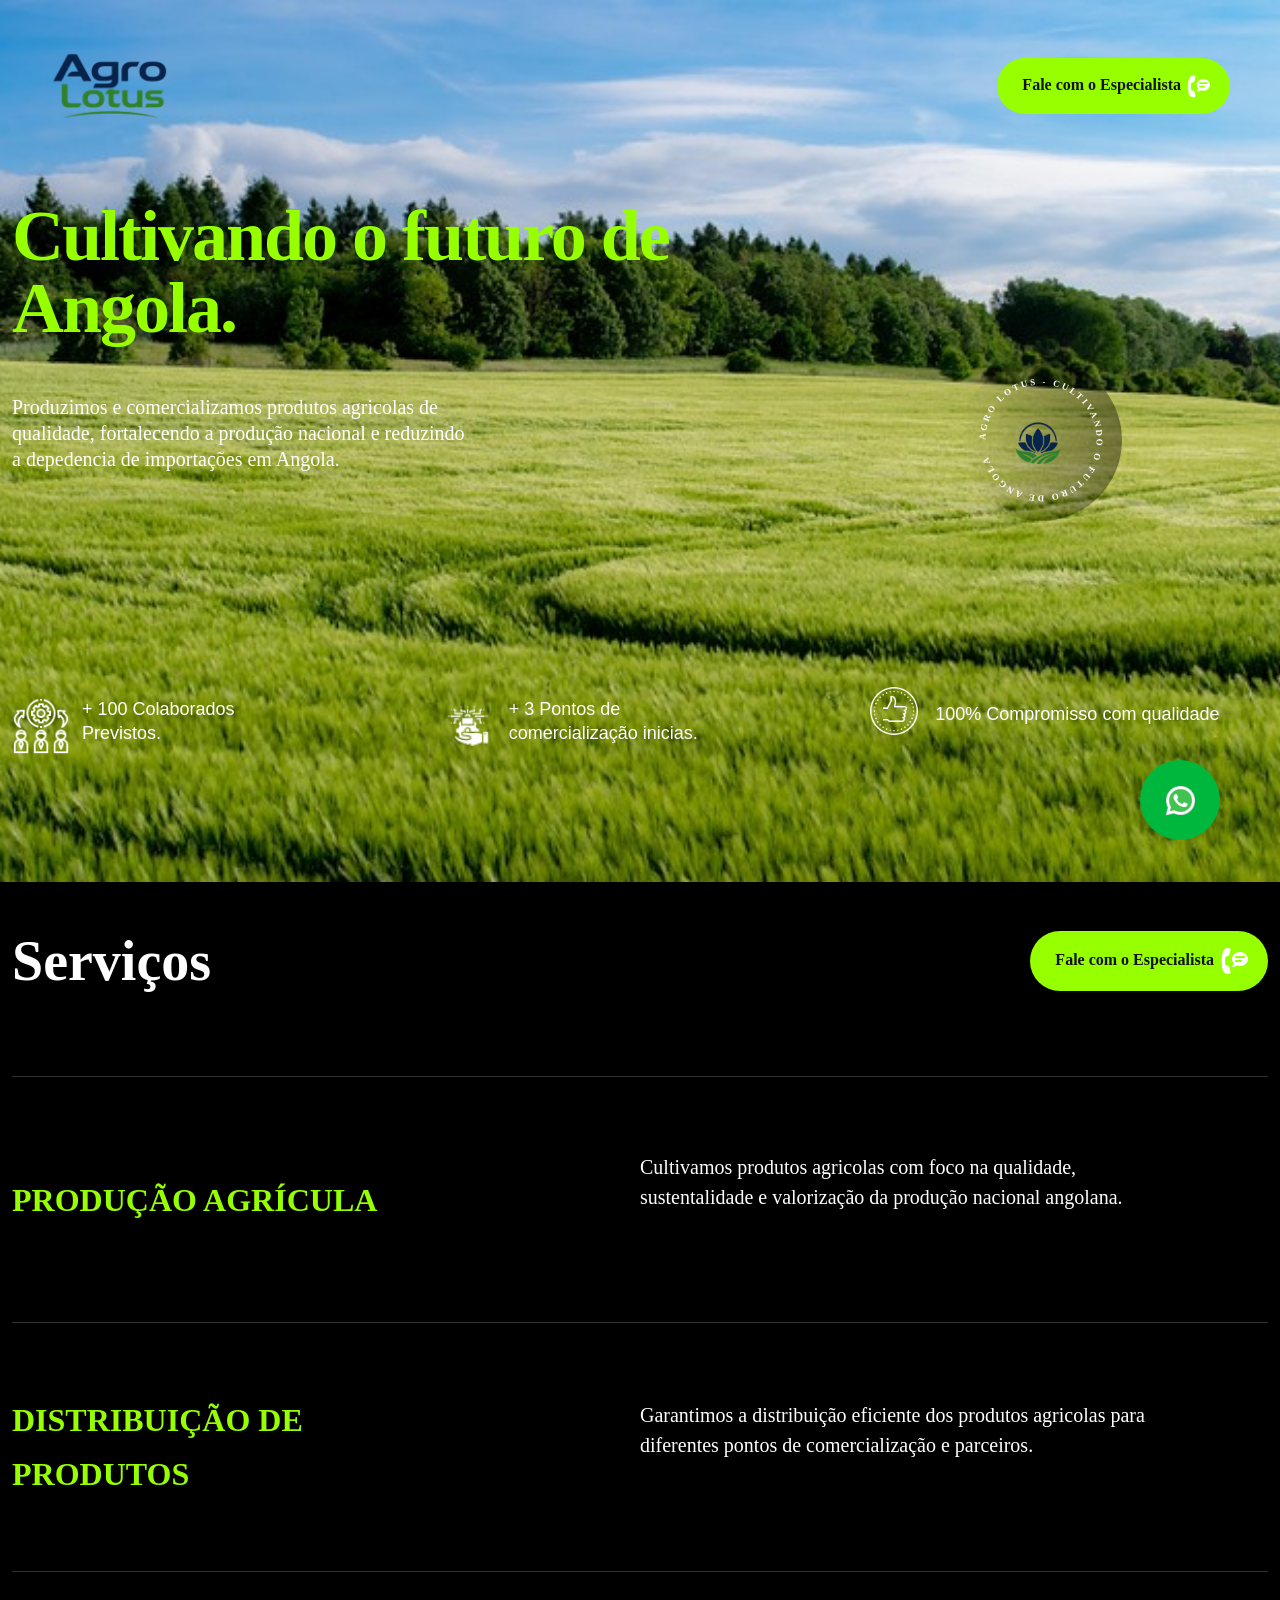
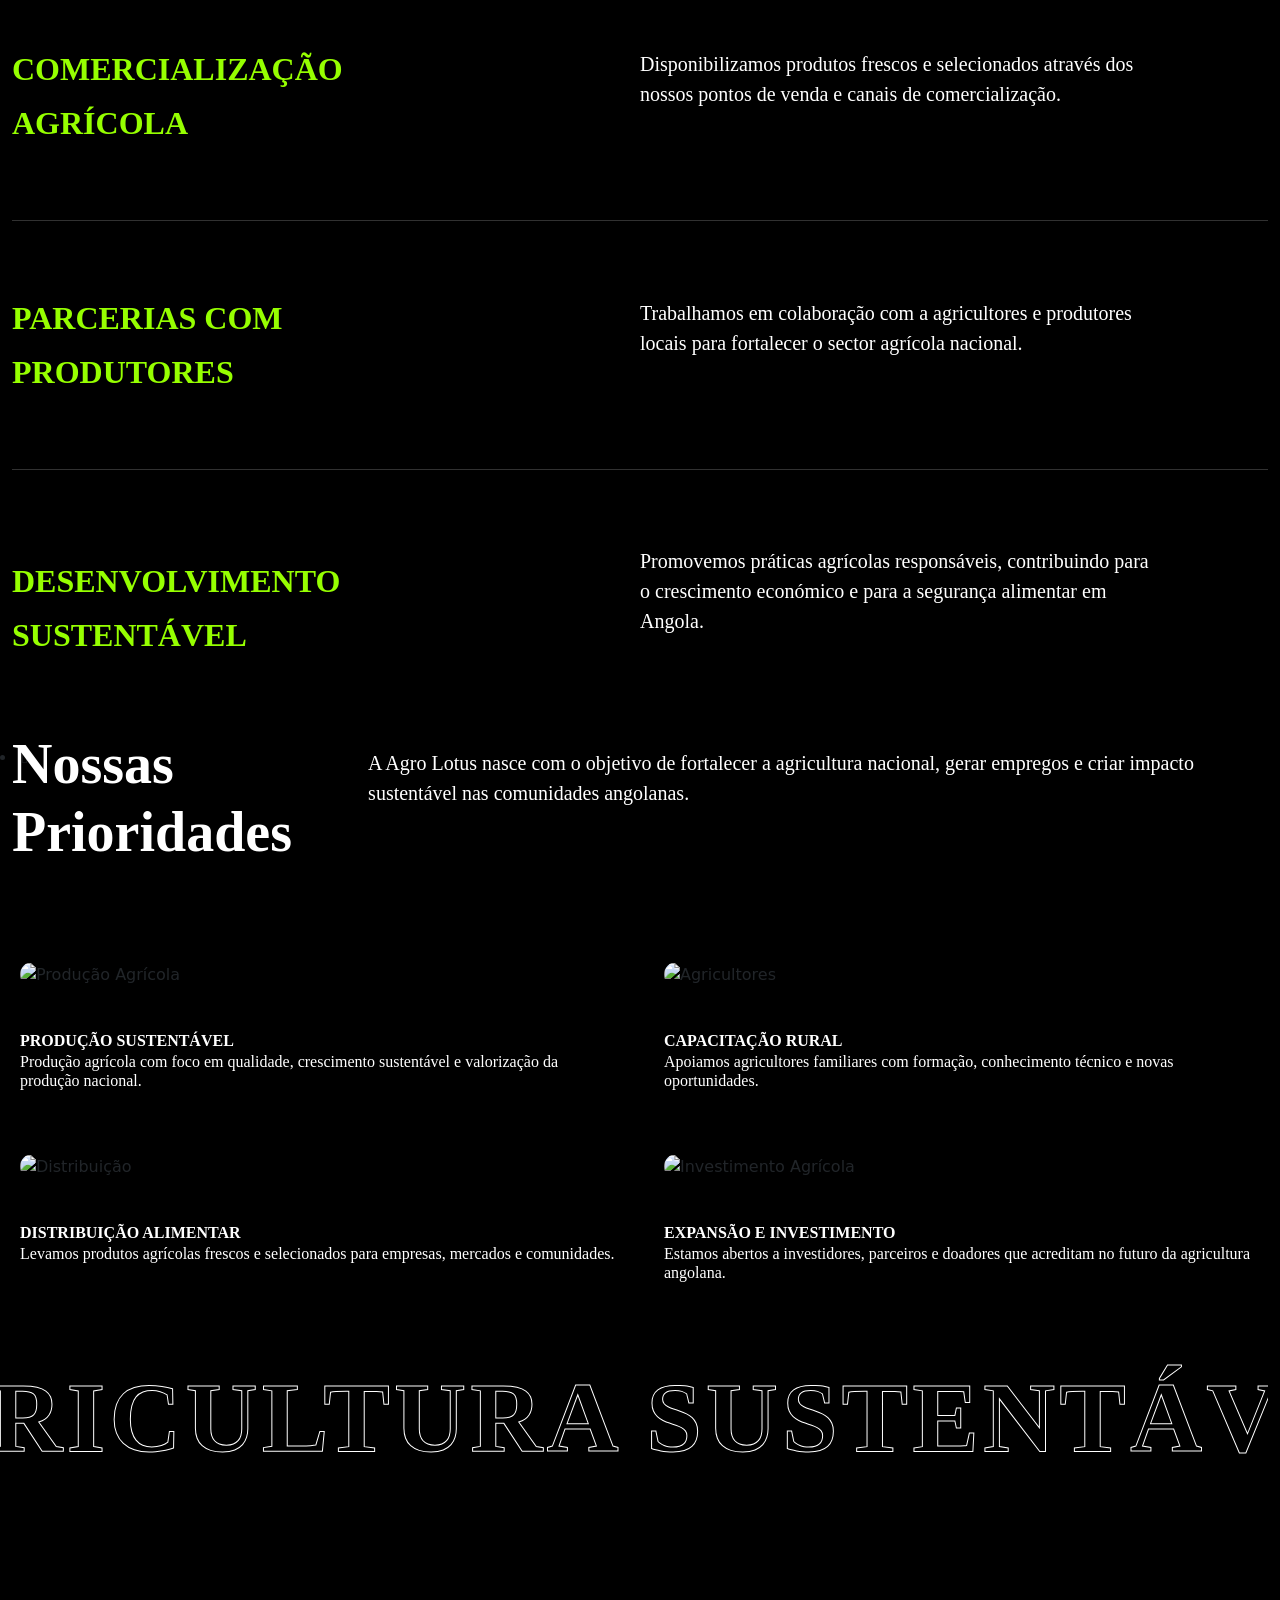
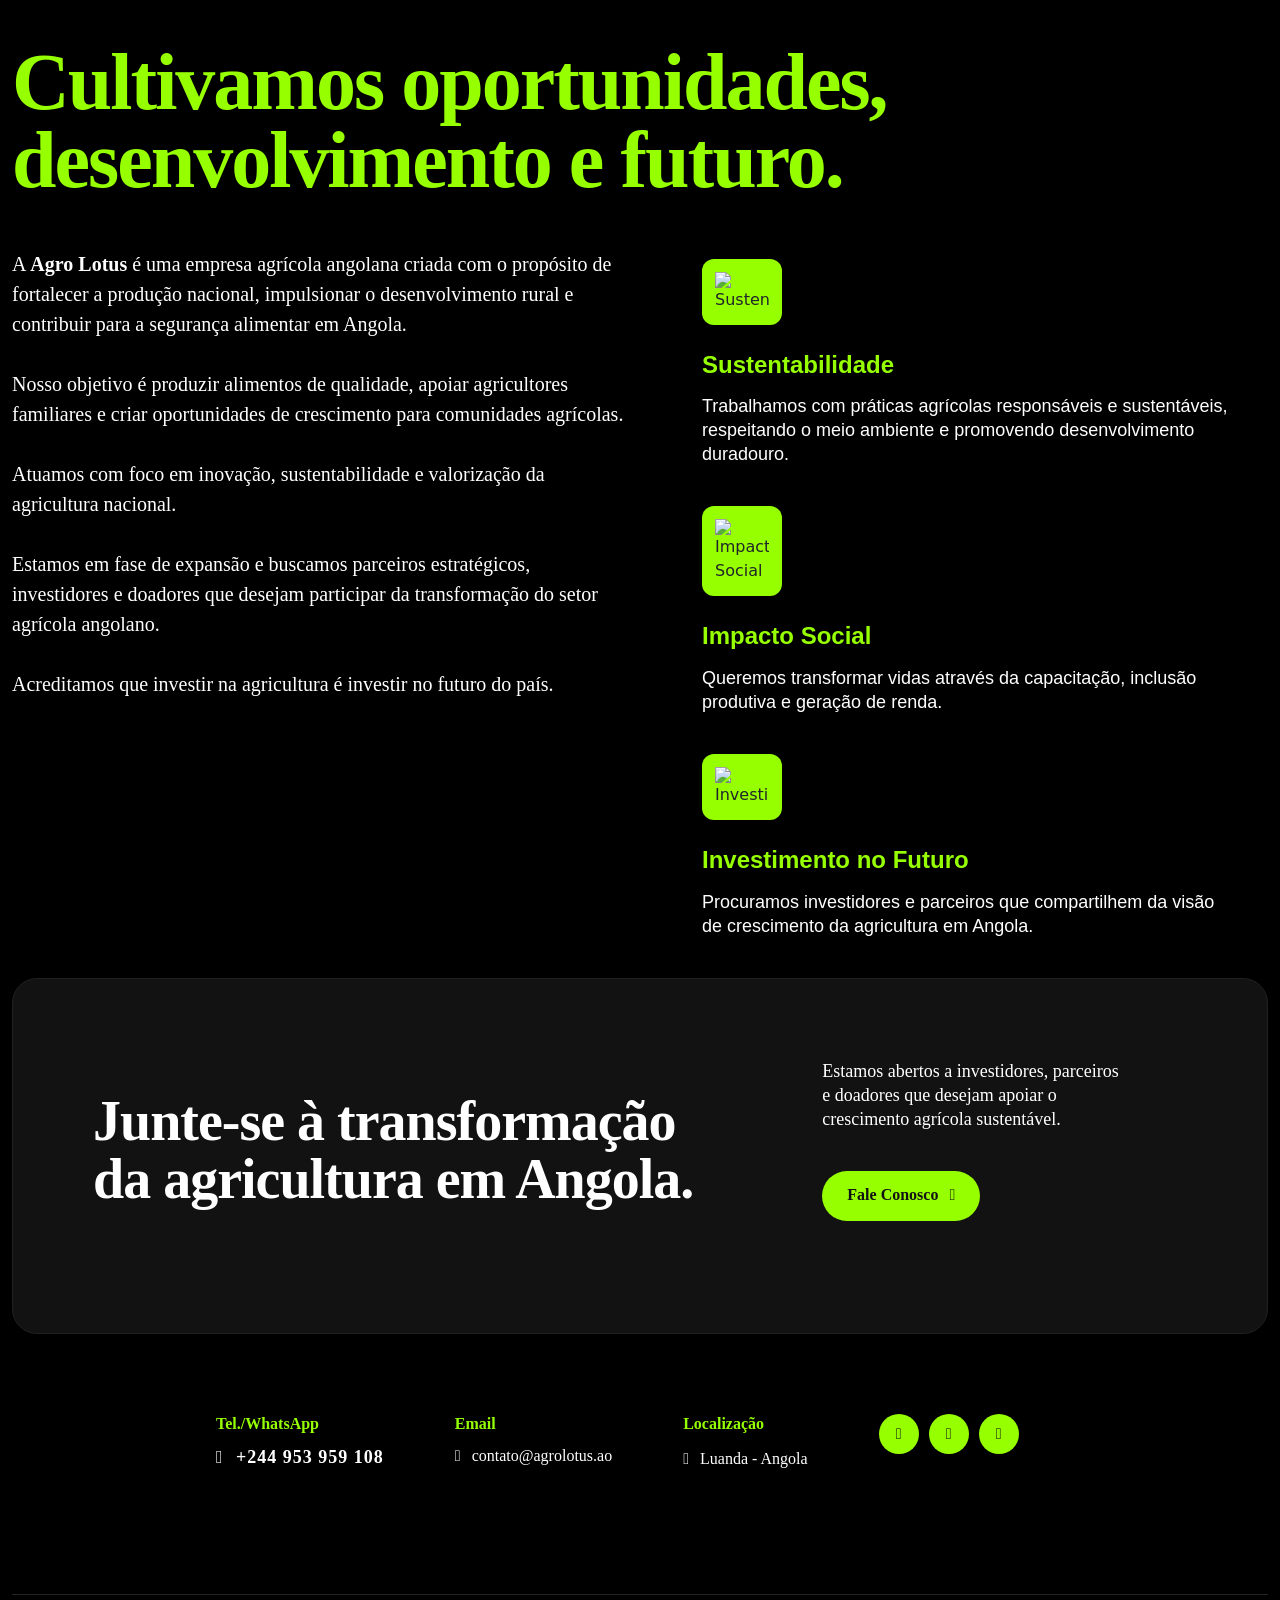
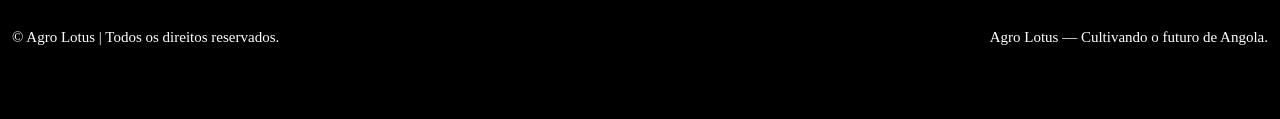
==== commit a4932592: "Update index.html" ====
--- a/index.html
+++ b/index.html
@@ -52,7 +52,7 @@
 
                         <div class="rts-offcanvas-wrapper">
                             <div class="container-menu">
-                                <a href="https://api.whatsapp.com/send?phone=+244953959108&text=Olá! Gostaria de saber mais sobre os serviços da Agro Lotus."
+                                <a href="https://api.whatsapp.com/send?phone=+244937373435&text=Olá! Gostaria de saber mais sobre os serviços da Agro Lotus."
                                     title="Fale com a gente" target="_blank"><span class="whats">Fale com o Especialista <img src="icons8-bolha-telefônica-60.png" alt="" style="width: 25px;"></span></a>
                            </div>
                         </div>
@@ -64,7 +64,7 @@
     <!-- Fim Header -->
 
     <!-- Api WhatsApp -->
-    <a href="https://api.whatsapp.com/send?phone=244953959108&text=Olá! Gostaria de saber mais sobre os serviços da Agro Lotus."
+    <a href="https://api.whatsapp.com/send?phone=244937373435&text=Olá! Gostaria de saber mais sobre os serviços da Agro Lotus."
         target="_blank" title="WhatsApp">
         <button class="btn-whatsapp">WhatsApp <img src="icons8-whatsapp-48.png" alt="" style="width: 35px;"></i></button></a>
 
@@ -149,7 +149,7 @@
                             <div class="title-top-service-varticle">
                                 <h2 class="title wow fadeInUp">Serviços</h2>
 
-                                <a href="https://api.whatsapp.com/send?phone=5511997382131&text=Olá, Luiz! Gostaria de saber mais sobre os serviços da Agro Design." class="learn-more-btn"
+                                <a href="https://api.whatsapp.com/send?phone=244937373435&text=Olá, Luiz! Gostaria de saber mais sobre os serviços da Agro Lotus." class="learn-more-btn"
                                 title="Fale com o Especialista" target="_blank">Fale com o Especialista <img src="icons8-bolha-telefônica-60.png" alt="" style="width: 30px;"></a>
                             </div>
                         </div>
@@ -253,18 +253,8 @@
                         </div>
                     </div>
 
-                    <div class="row">
-                        <div class="col-lg-12">
-                            <div class="copyright-area">
-                                <div class="col-md-6">
-                                    <p>© Agro Design | Todos direitos reservados.</p>
-                                </div>
-                                <div class="autor col-md-6">
-                                    <p>Desenvolvido por Agro Design</p>
-                                </div>
-                            </div>
-                        </div>
-                    </di<!-- =========================
+                    
+<!-- =========================
 PROJETOS / PRIORIDADES
 ========================= -->
 <section class="rts-portfolio-grid-area">
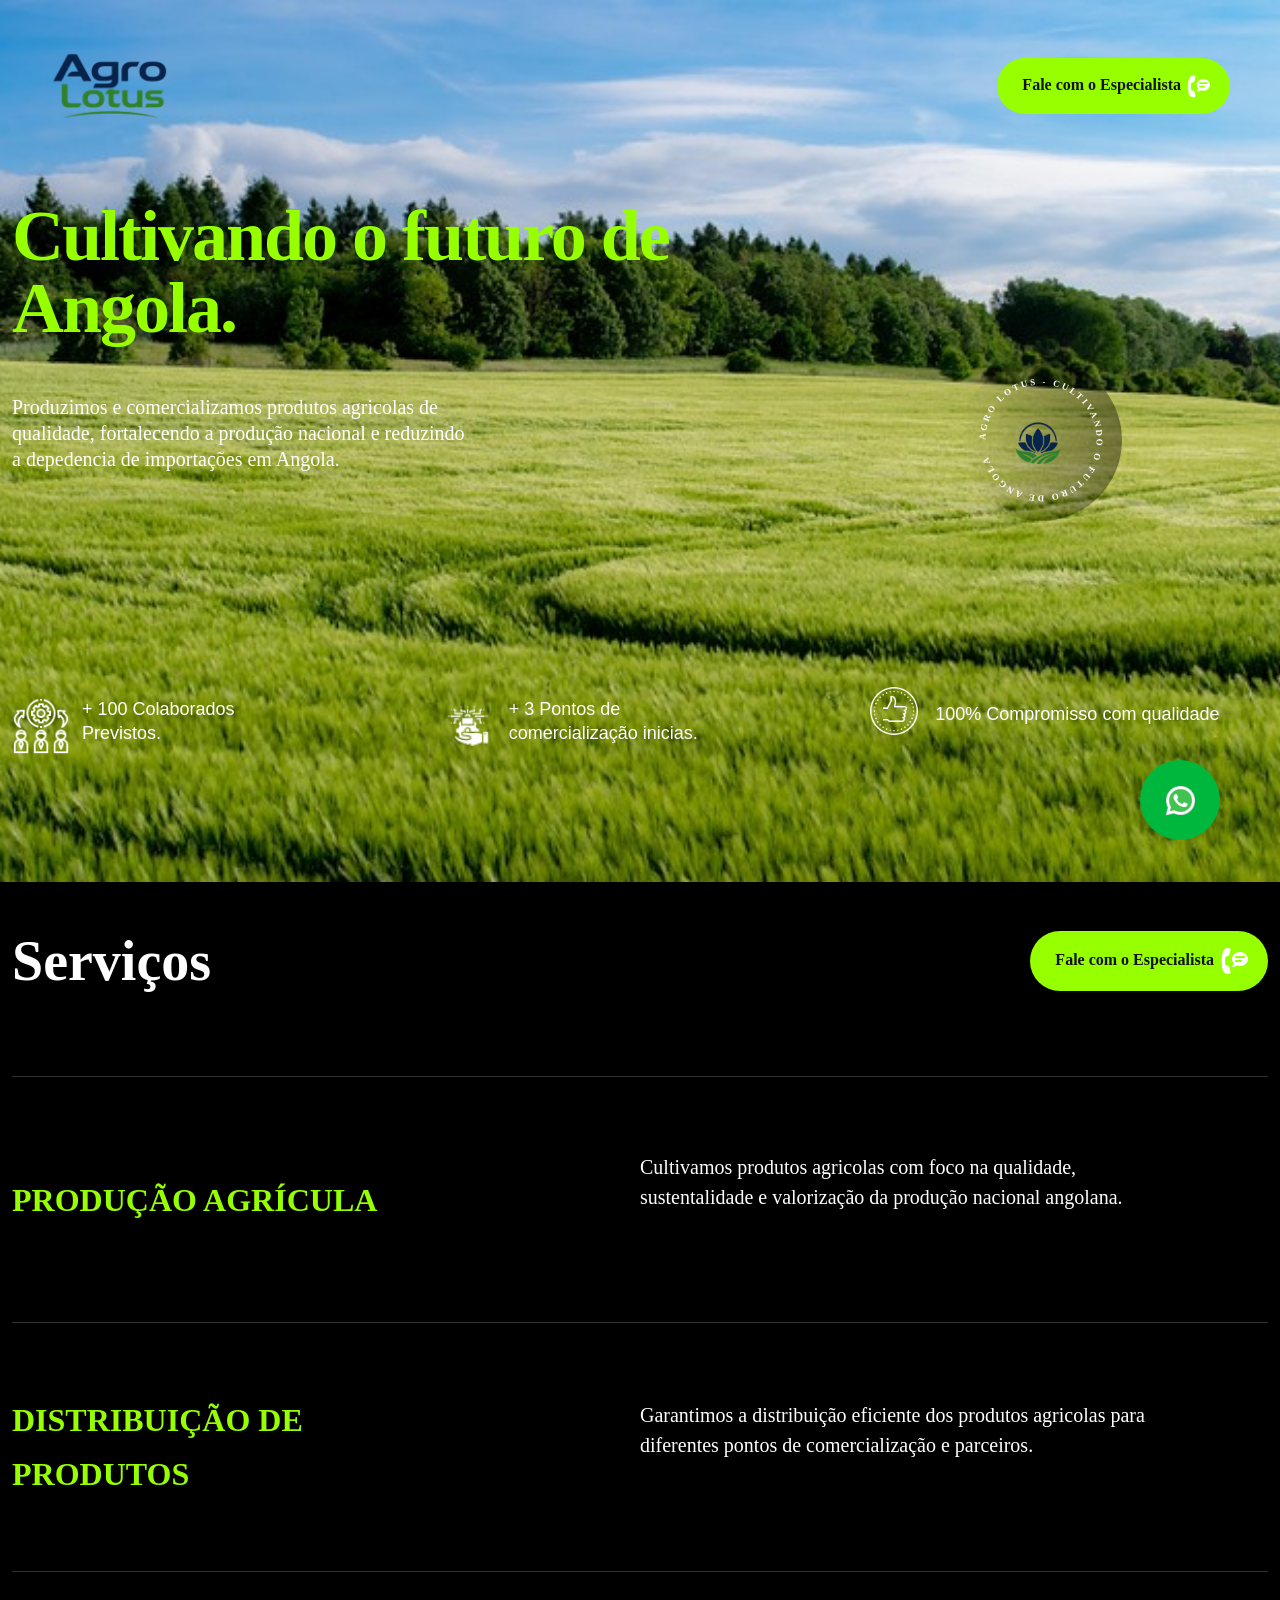
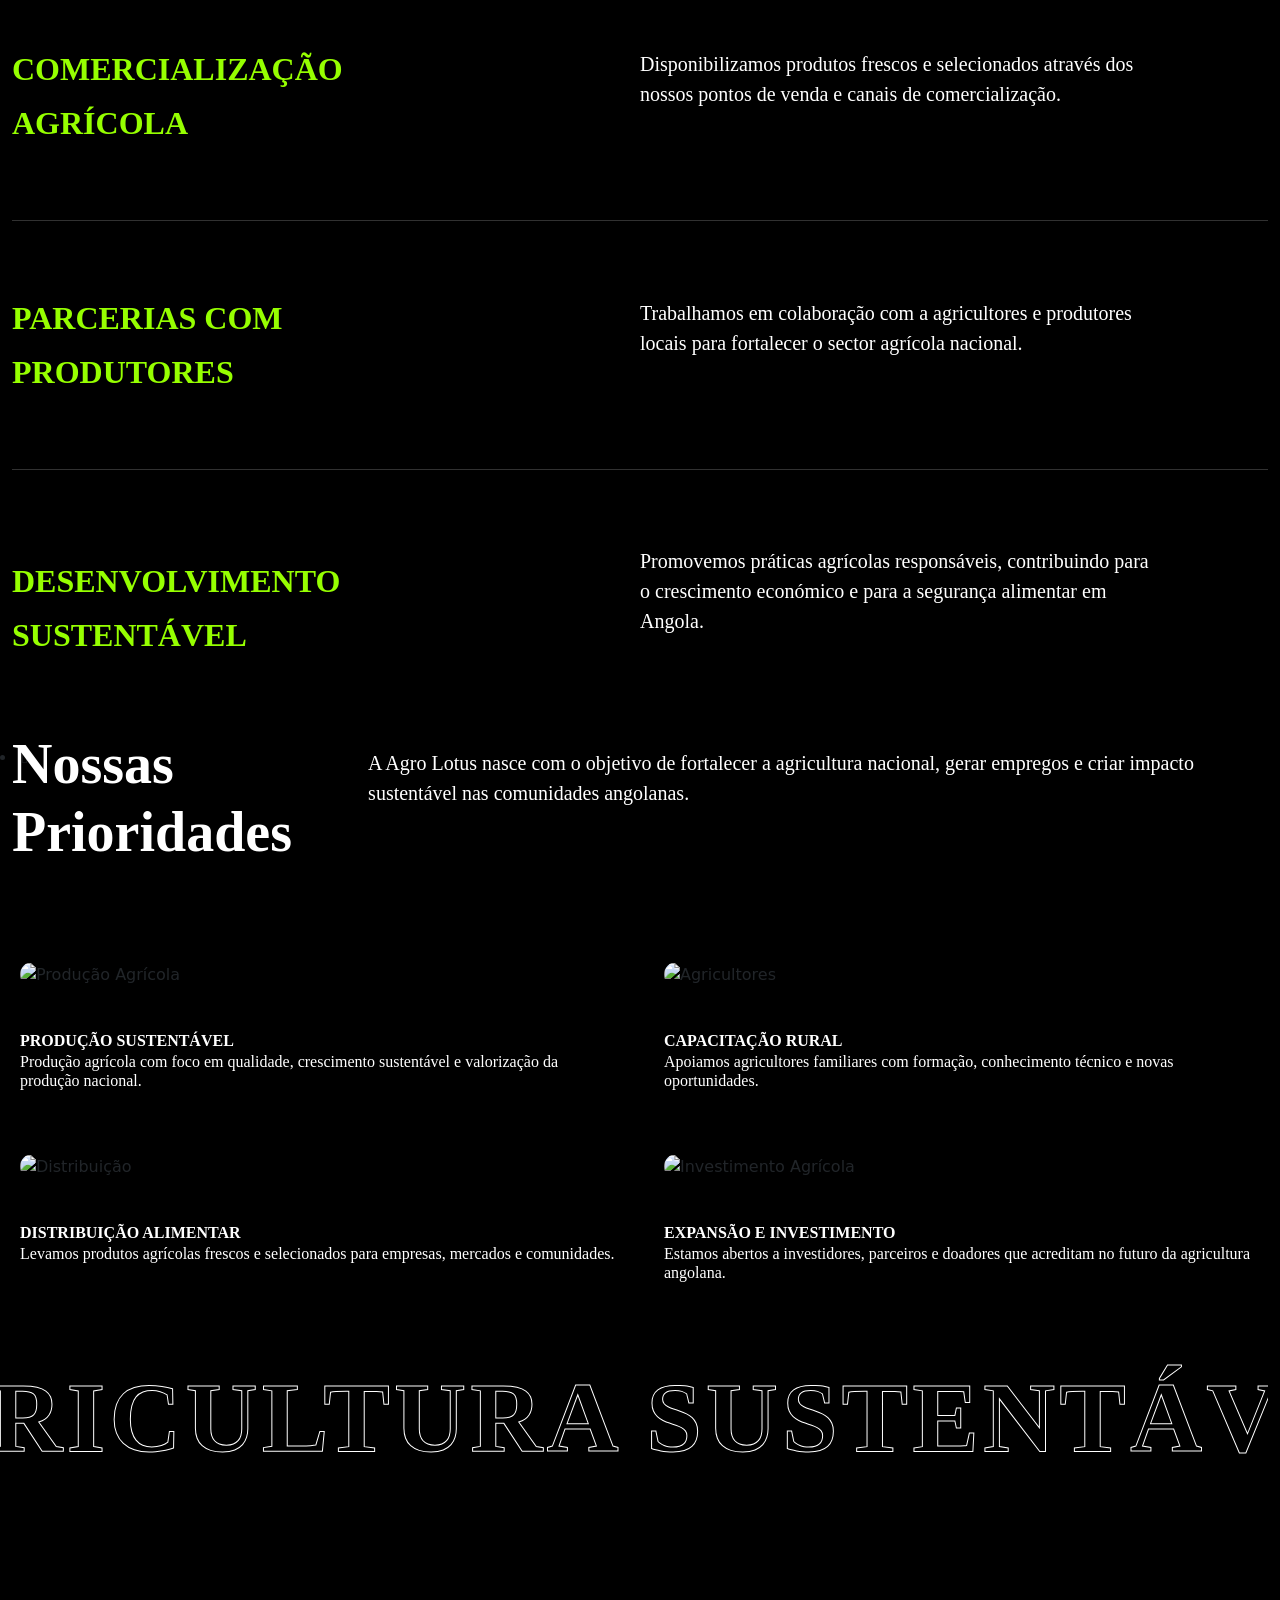
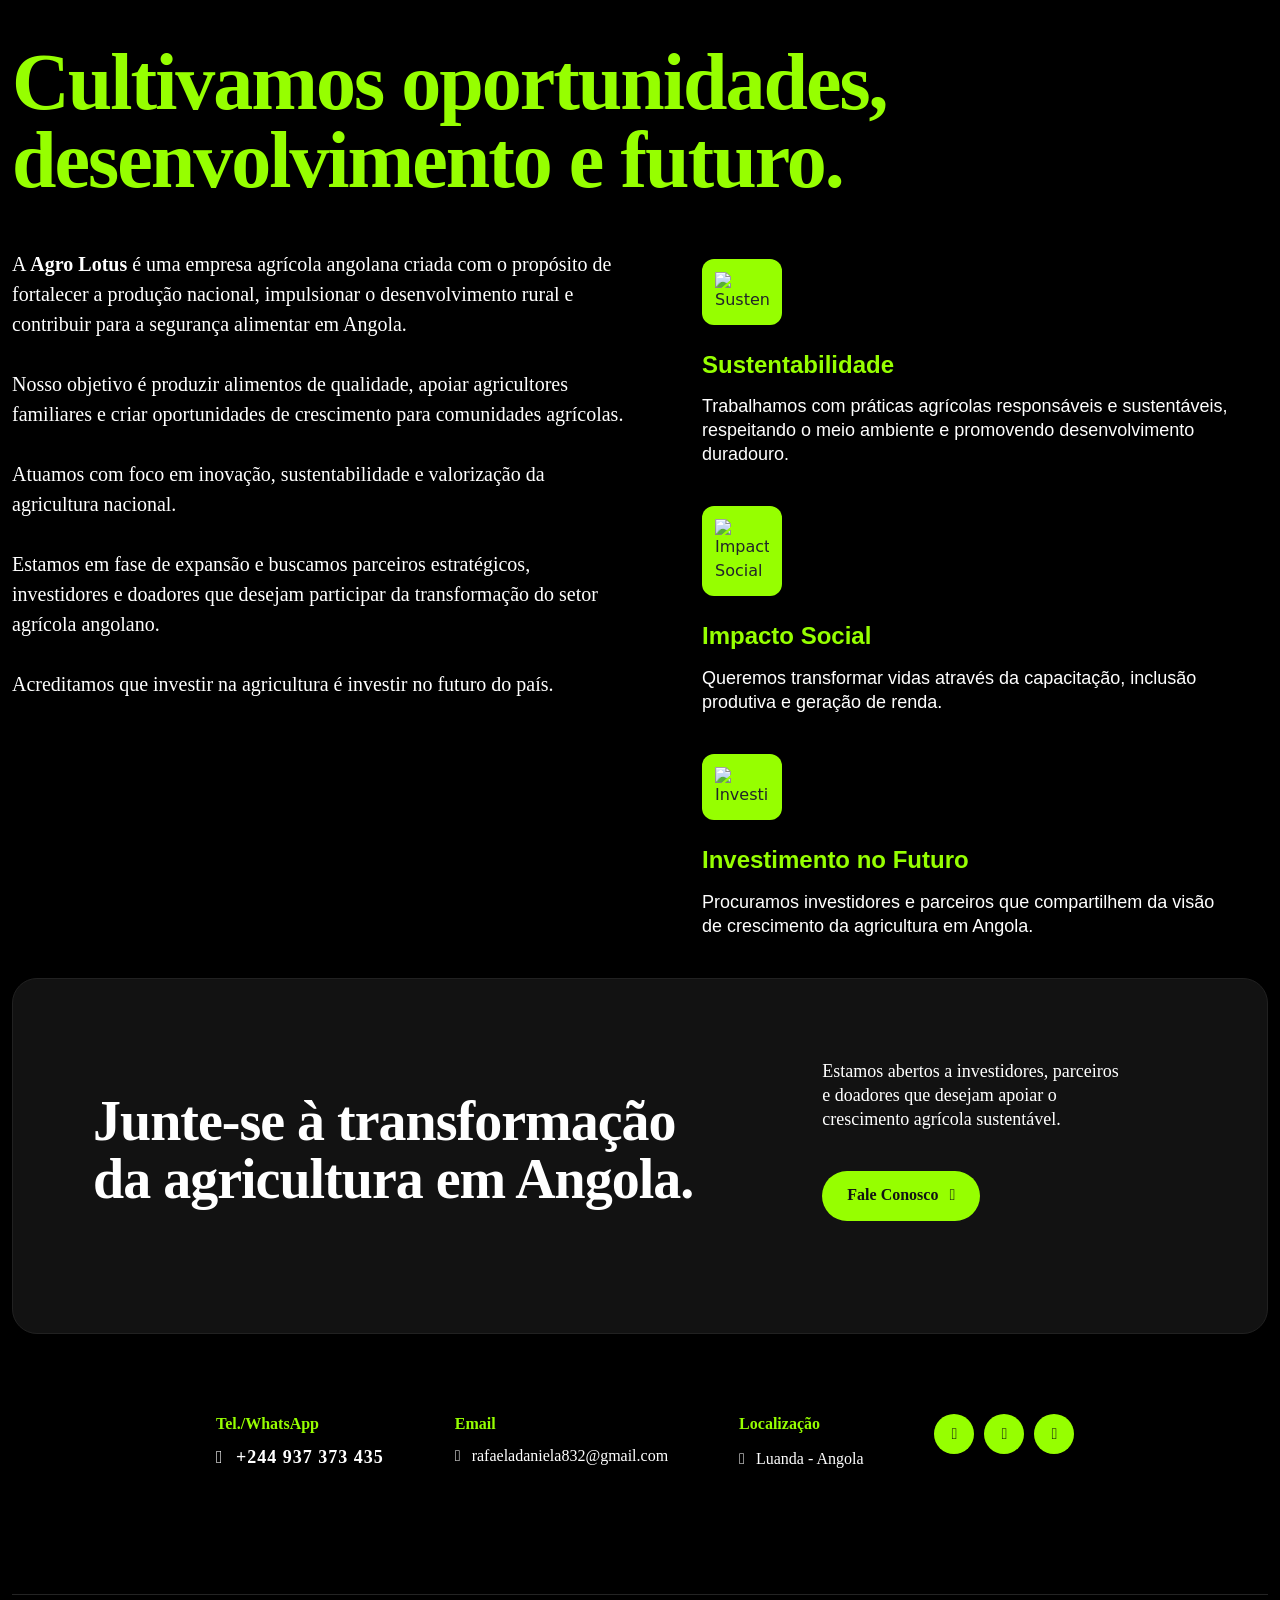
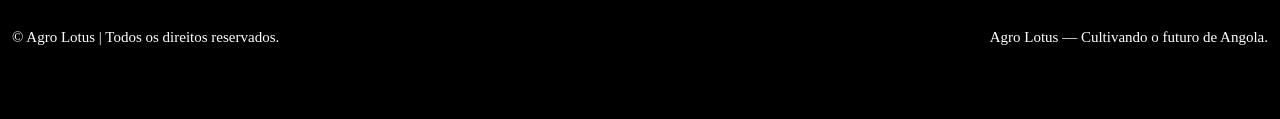
==== commit 884dbe59: "Update index.html" ====
--- a/index.html
+++ b/index.html
@@ -52,7 +52,7 @@
 
                         <div class="rts-offcanvas-wrapper">
                             <div class="container-menu">
-                                <a href="https://api.whatsapp.com/send?phone=+244937373435&text=Olá! Gostaria de saber mais sobre os serviços da Agro Lotus."
+                                <a href="https://api.whatsapp.com/send?phone=+244937373534&text=Olá! Gostaria de saber mais sobre os serviços da Agro Lotus."
                                     title="Fale com a gente" target="_blank"><span class="whats">Fale com o Especialista <img src="icons8-bolha-telefônica-60.png" alt="" style="width: 25px;"></span></a>
                            </div>
                         </div>
@@ -64,7 +64,7 @@
     <!-- Fim Header -->
 
     <!-- Api WhatsApp -->
-    <a href="https://api.whatsapp.com/send?phone=244937373435&text=Olá! Gostaria de saber mais sobre os serviços da Agro Lotus."
+    <a href="https://api.whatsapp.com/send?phone=244937373534&text=Olá! Gostaria de saber mais sobre os serviços da Agro Lotus."
         target="_blank" title="WhatsApp">
         <button class="btn-whatsapp">WhatsApp <img src="icons8-whatsapp-48.png" alt="" style="width: 35px;"></i></button></a>
 
@@ -685,7 +685,7 @@
 
                                 <i class="fa-brands fa-whatsapp"></i>
 
-                                +244 953 959 108
+                                +244 937 373 435
 
                             </span>
 
@@ -706,7 +706,7 @@
 
                                 <i class="fa-regular fa-envelope"></i>
 
-                                contato@agrolotus.ao
+                                rafaeladaniela832@gmail.com
 
                             </span>
 
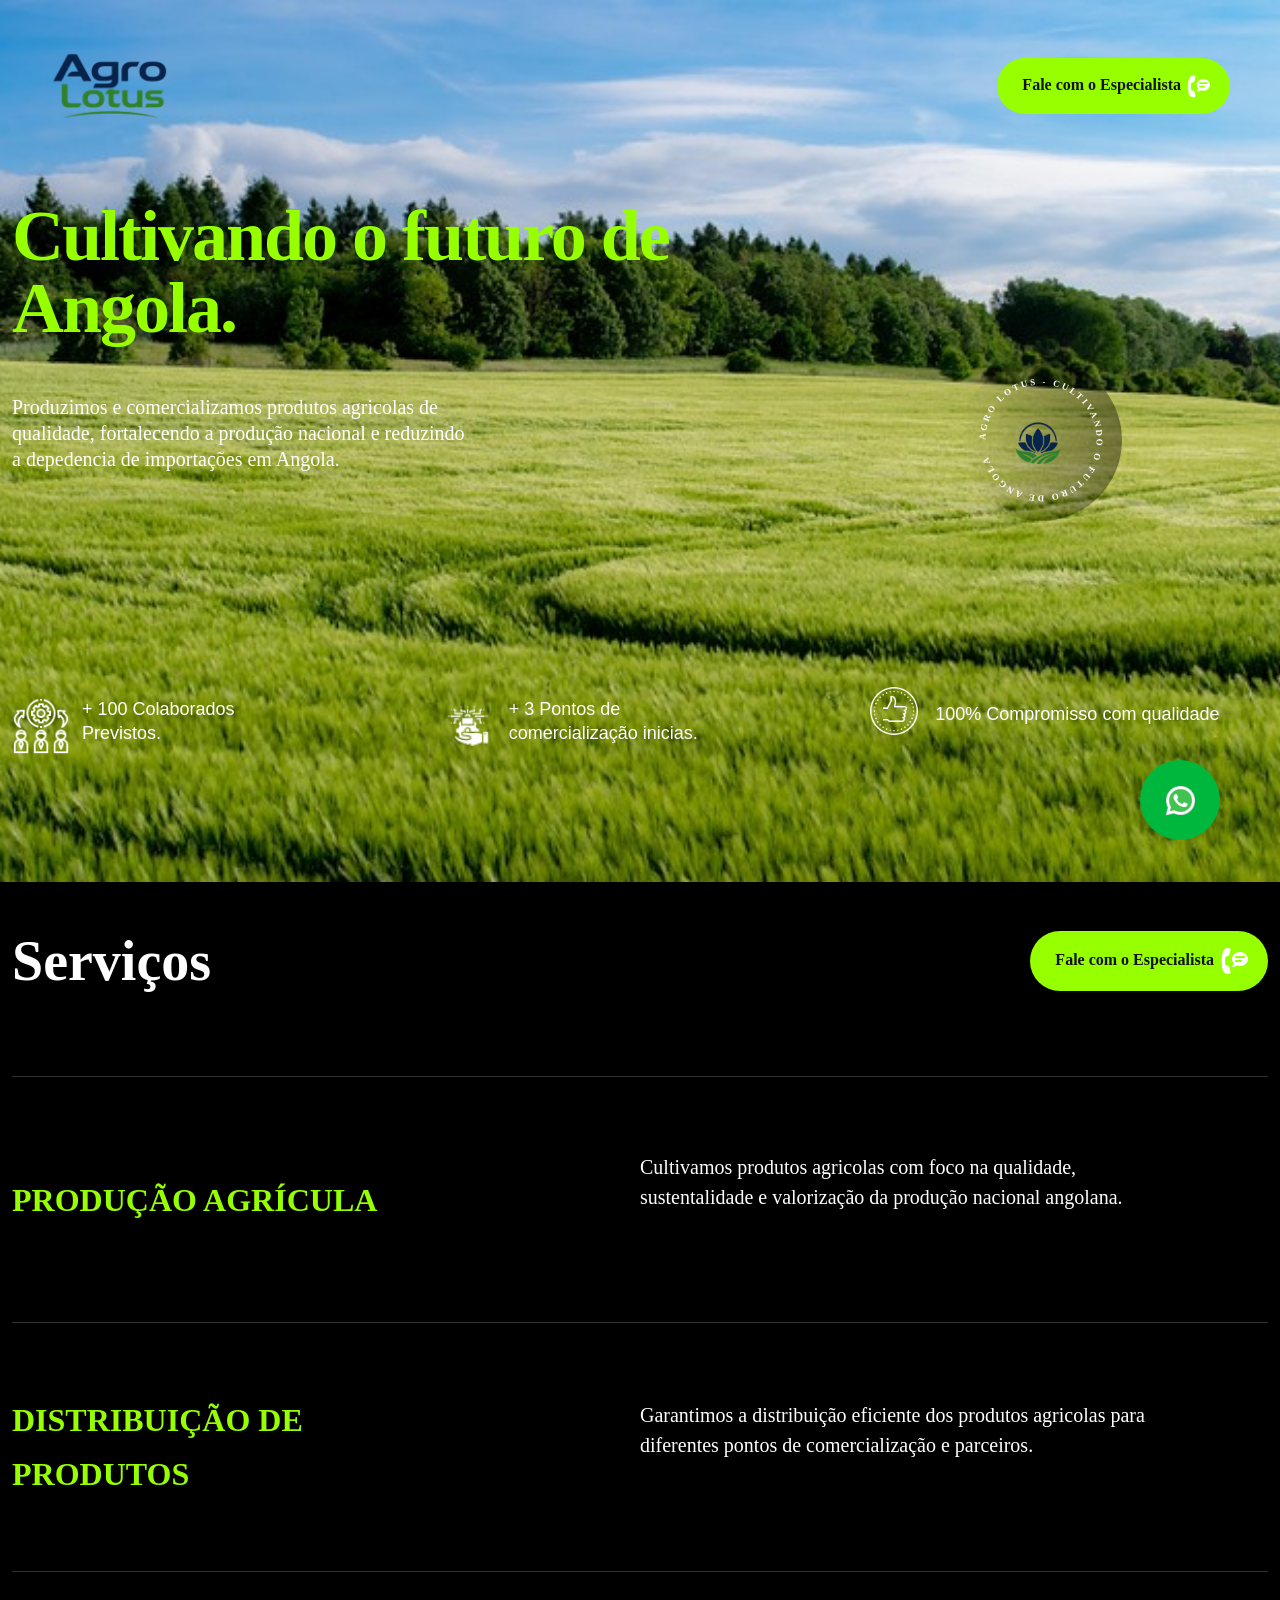
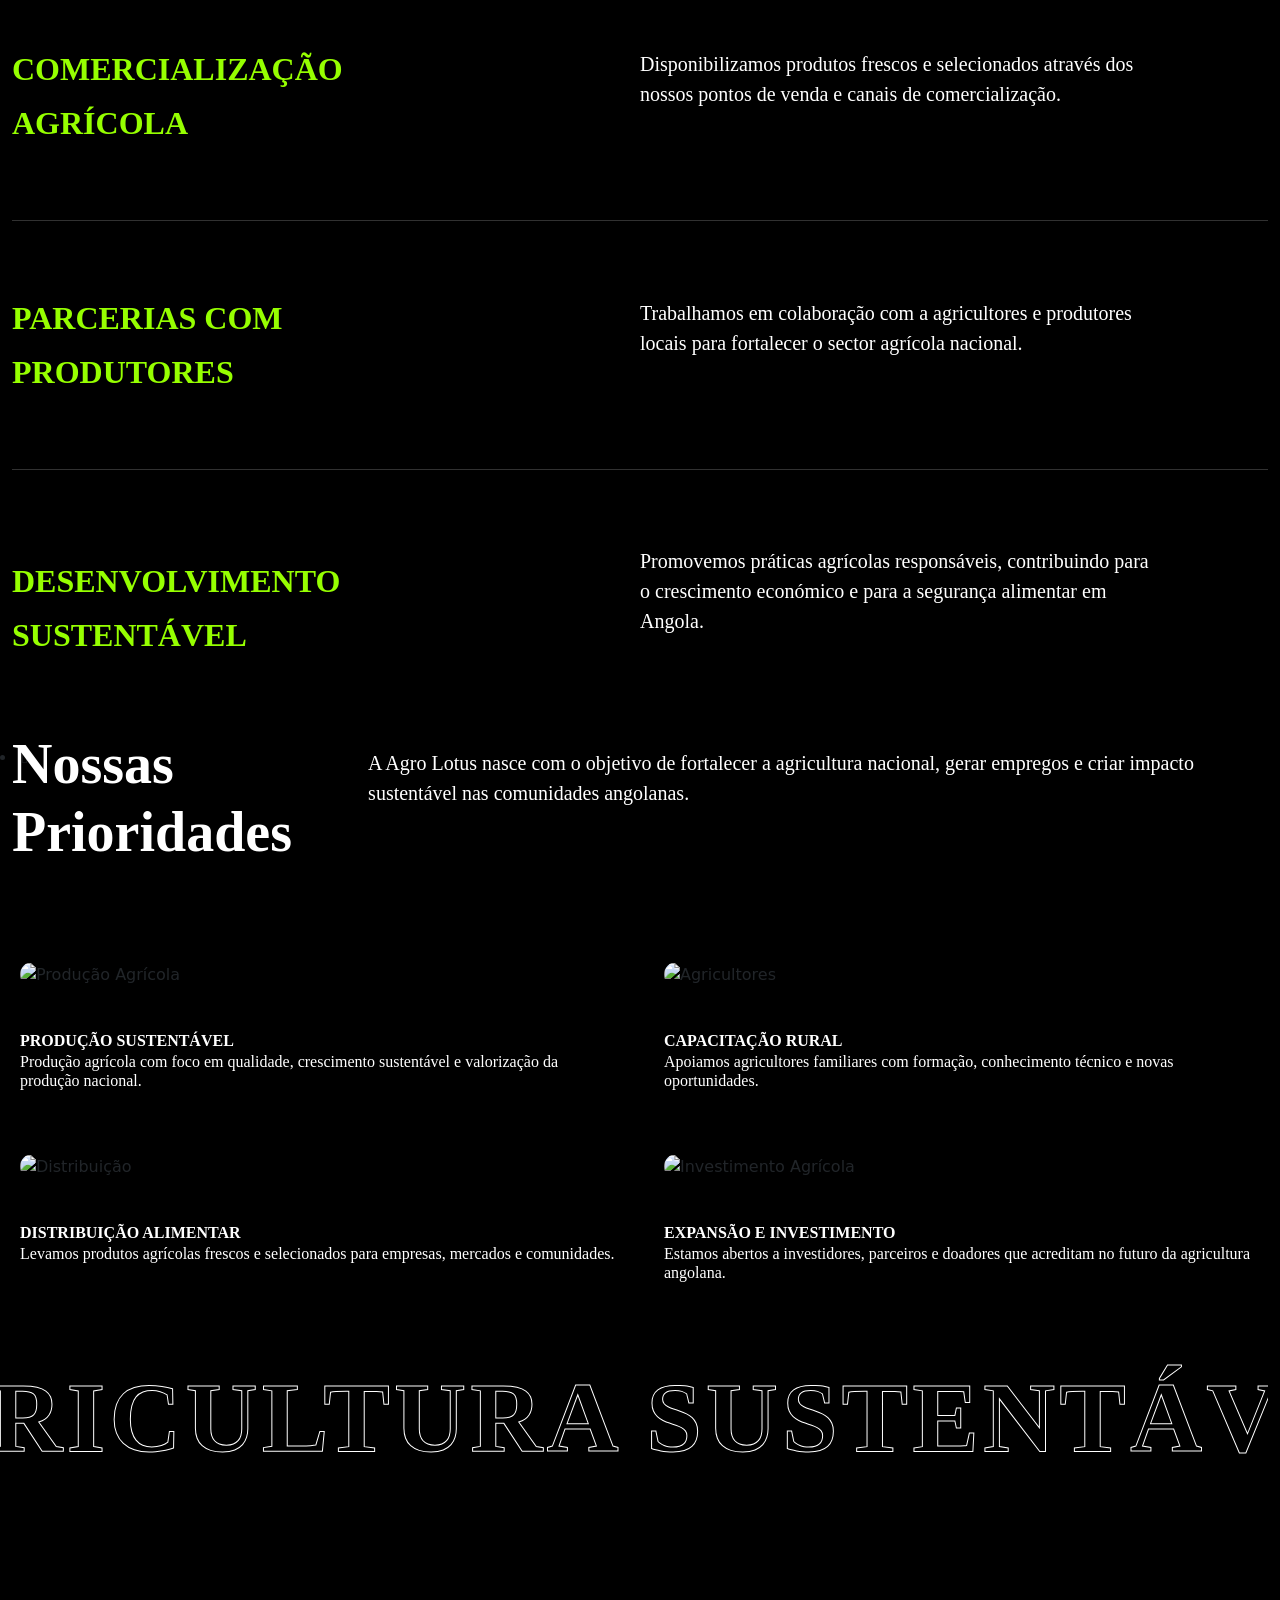
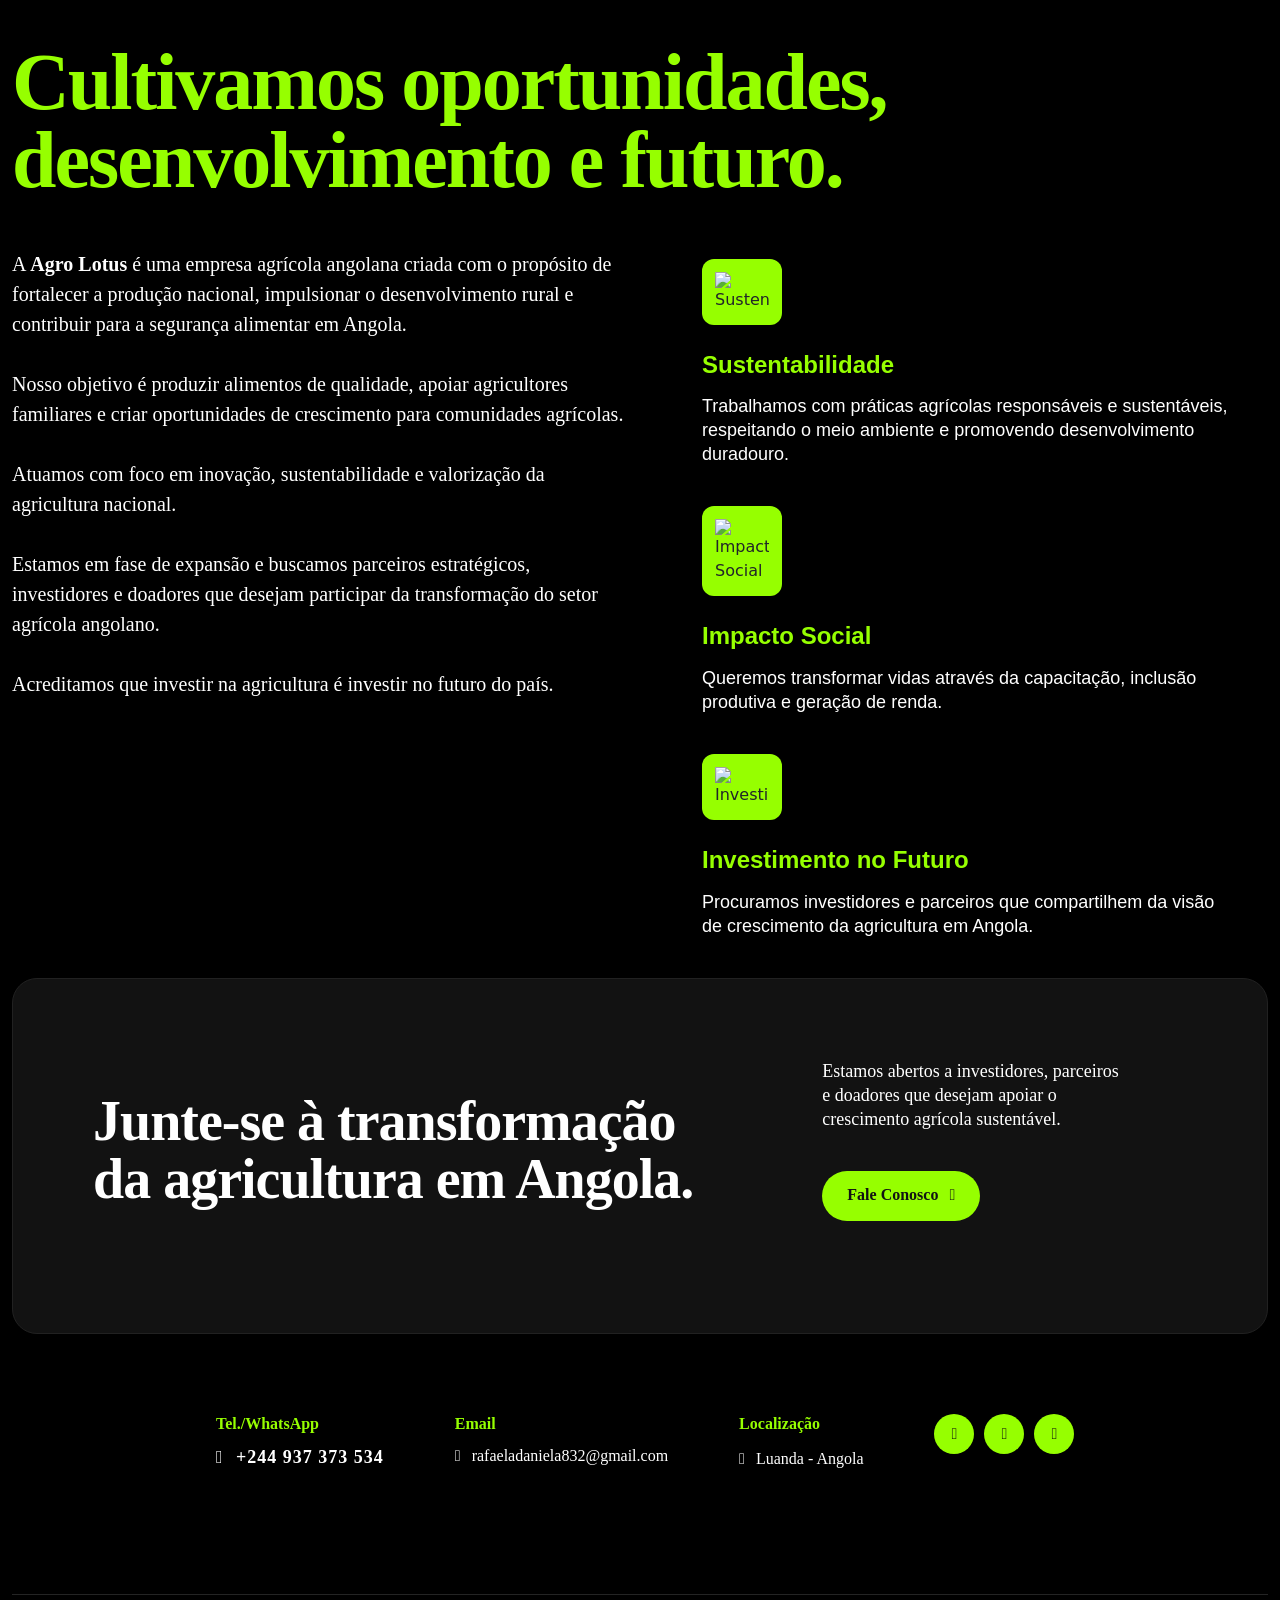
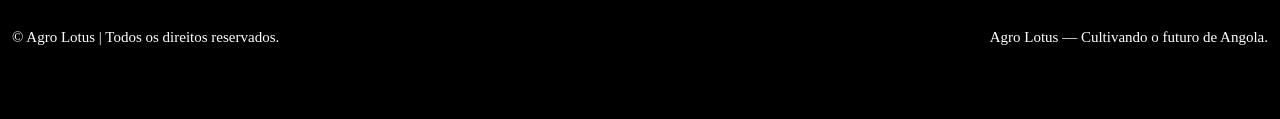
==== commit 01f03894: "Update index.html" ====
--- a/index.html
+++ b/index.html
@@ -685,7 +685,7 @@
 
                                 <i class="fa-brands fa-whatsapp"></i>
 
-                                +244 937 373 435
+                                +244 937 373 534
 
                             </span>
 
